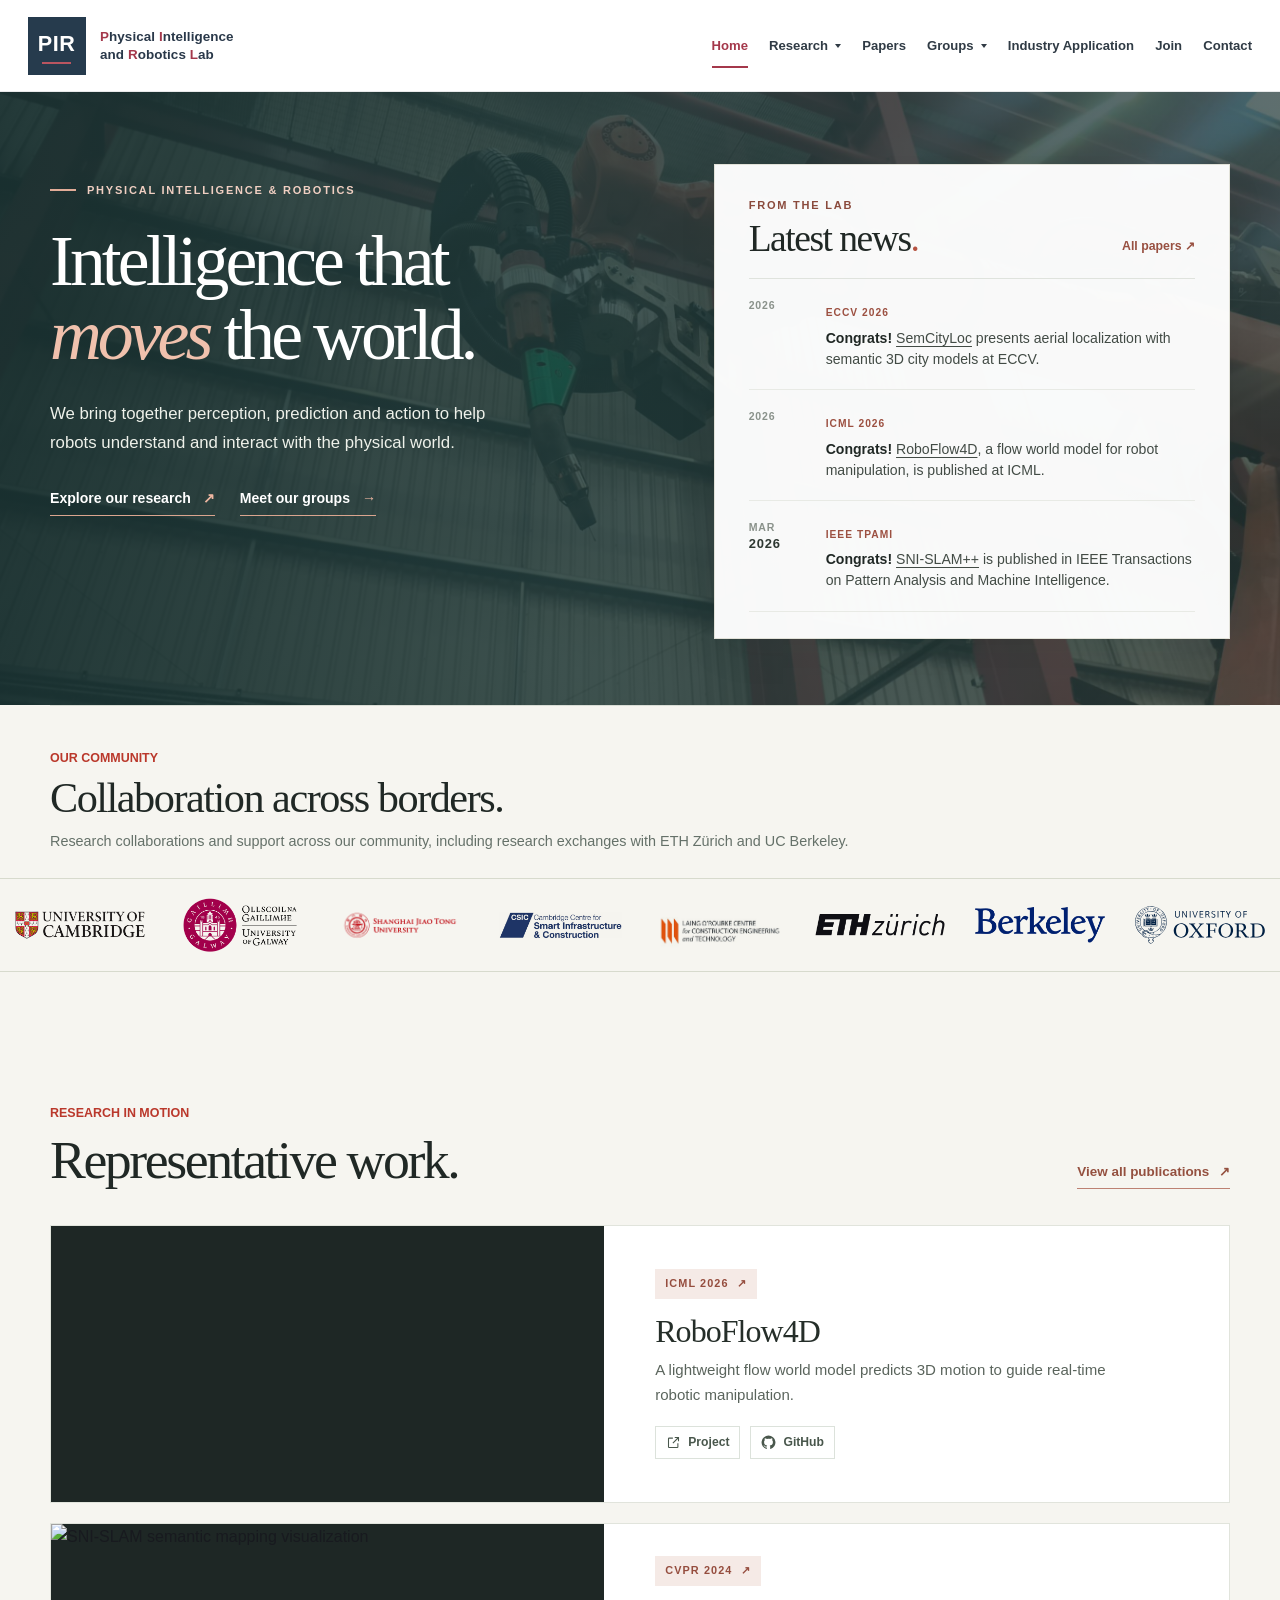
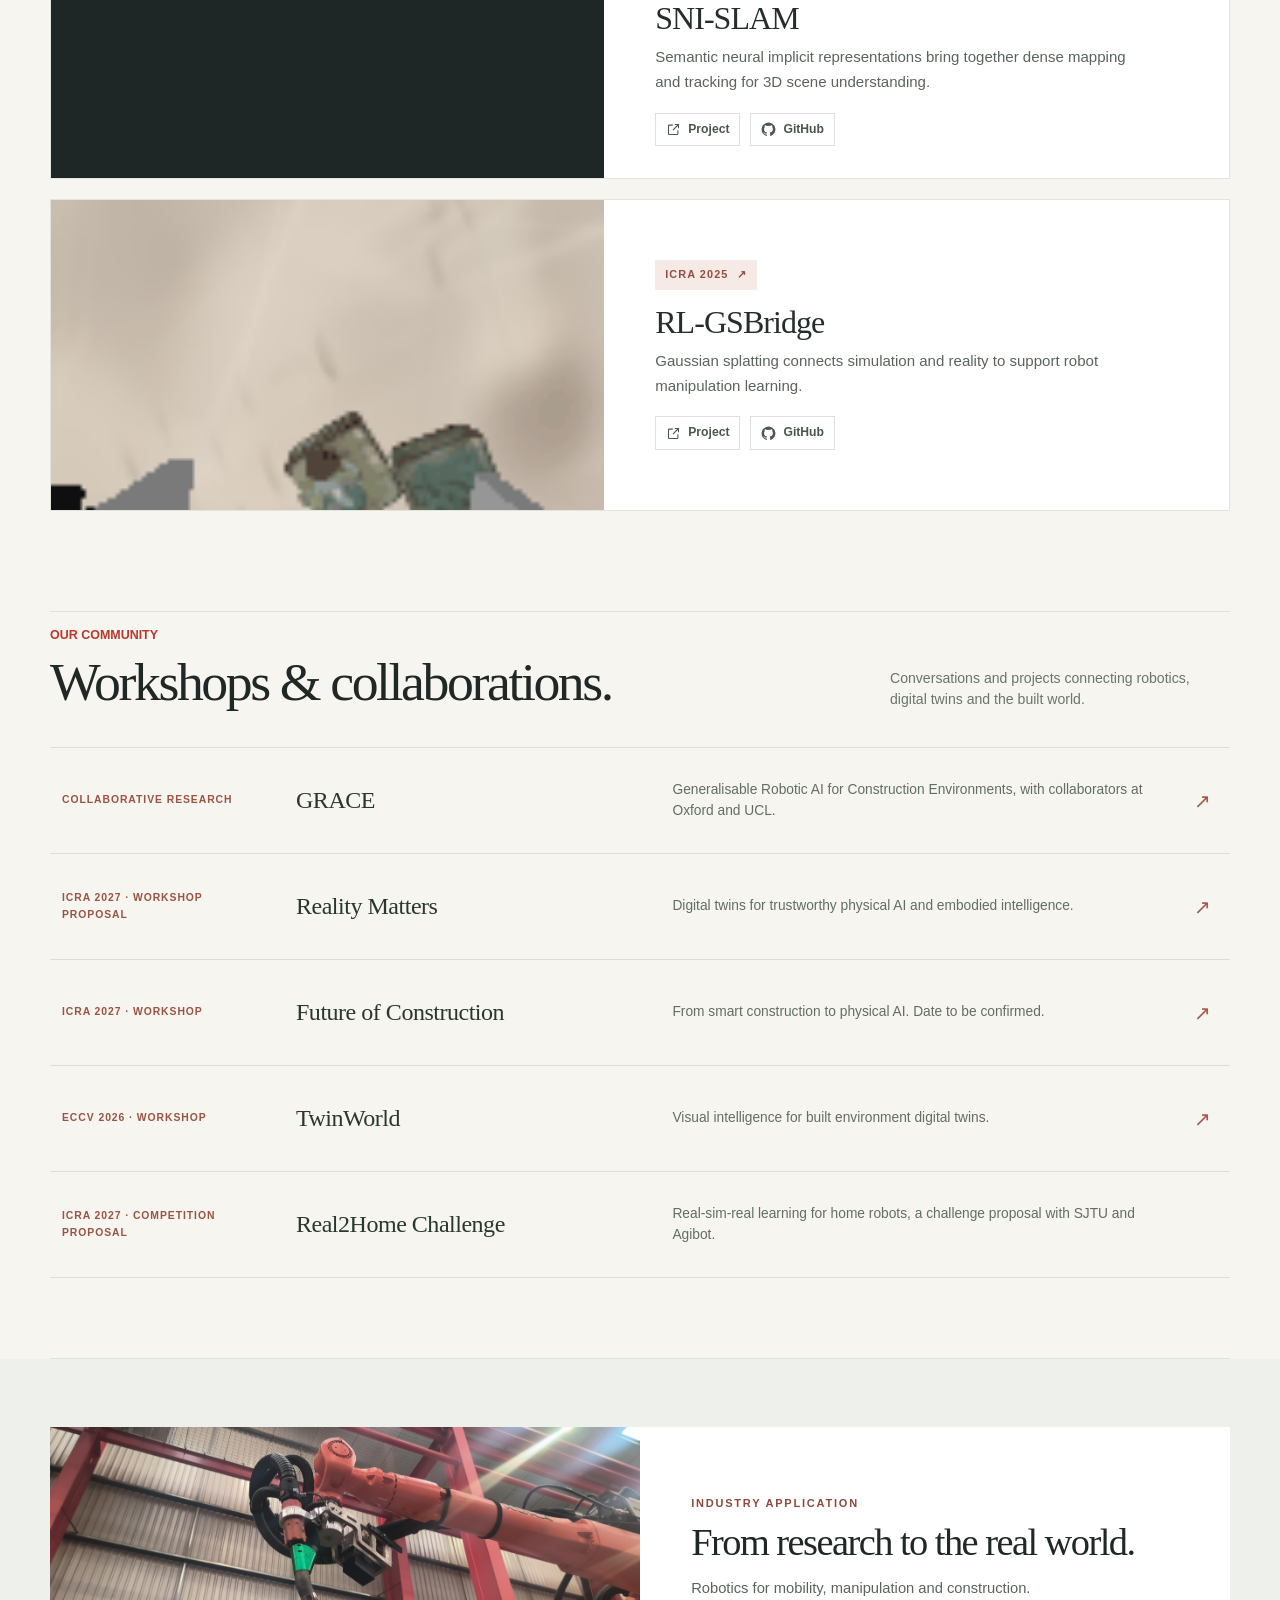
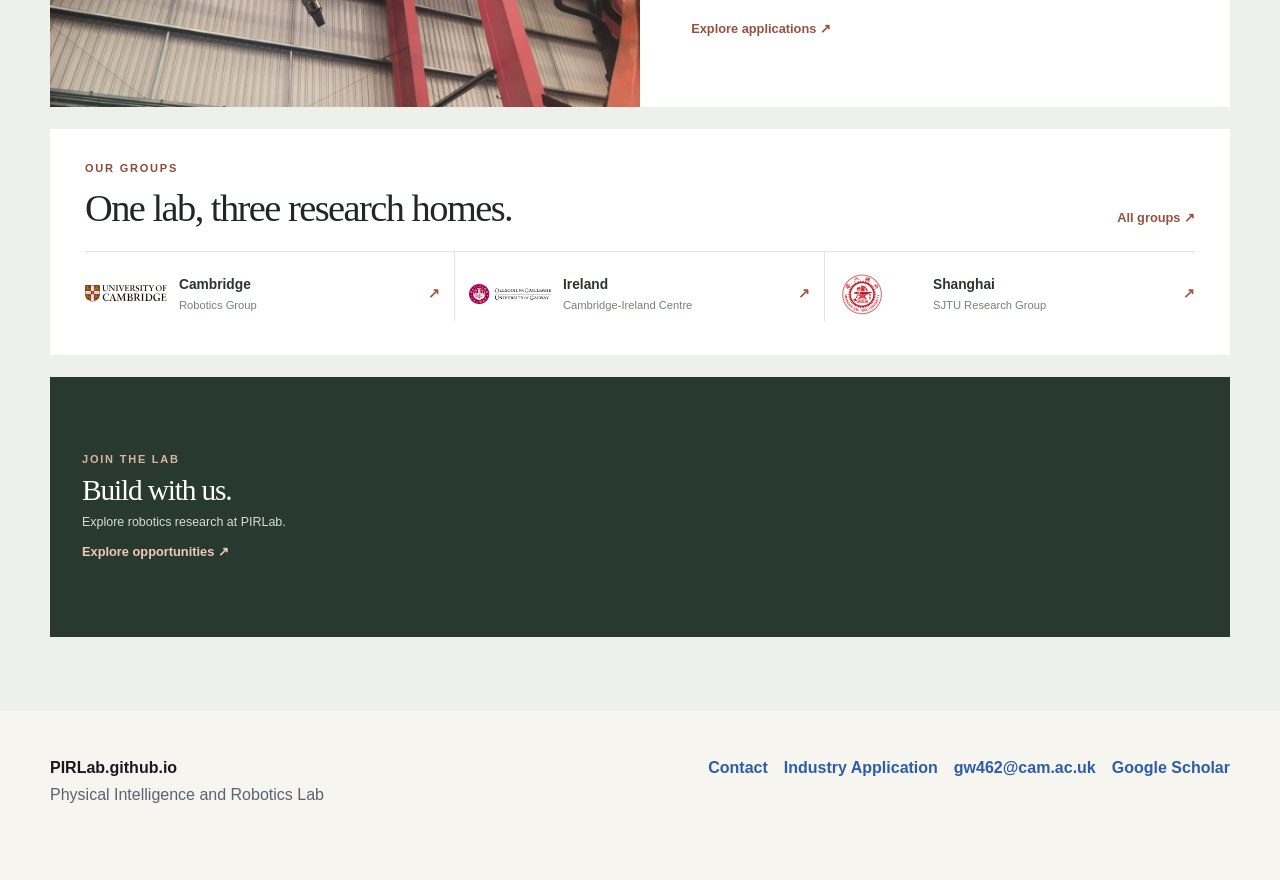
==== index.html @ 803655dc "Verify homepage news and add photo banner" ====
<!doctype html>
<html lang="en">
<head>
  <meta charset="utf-8">
  <meta name="viewport" content="width=device-width, initial-scale=1">
  <title>PIRLab.github.io | Physical Intelligence and Robotics Lab</title>
  <meta name="description" content="Physical Intelligence and Robotics Lab develops 3D/4D robot vision, world-model-based prediction, and physics-based robot action.">
  <meta property="og:title" content="Physical Intelligence and Robotics Lab">
  <meta property="og:site_name" content="PIRLab.github.io">
  <meta property="og:type" content="website">
  <meta property="og:image" content="imgs/I2Pnet.gif">
  <link rel="icon" type="image/jpg" href="imgs/UOC_icon.jpg">
  <link rel="stylesheet" href="site.css?v=427dee5">
  <link rel="stylesheet" href="home.css?v=verified-news-hero-20261103">
  <script src="nav.js" defer></script>
</head>
<body class="home-page">
  <header class="site-header">
    <a class="brand" href="index.html" aria-label="PIRLab home">
      <span class="brand-mark">PIR</span>
      <span class="brand-text"><span class="brand-name"><b>P</b>hysical <b>I</b>ntelligence</span><span class="brand-name">and <b>R</b>obotics <b>L</b>ab</span></span>
    </a>
    <nav class="site-nav" aria-label="Primary navigation">
      <a class="nav-current" href="index.html" aria-current="page">Home</a>
      <details class="nav-dropdown">
        <summary>Research</summary>
        <div class="nav-menu">
          <a href="research/index.html">Overview</a>
          <a href="research/stellar-vla/index.html">Stellar VLA</a>
          <a href="research/roboflow4d/index.html">RoboFlow4D</a>
          <a href="research/hear/index.html">HEAR</a>
        </div>
      </details>
      <a href="papers/index.html">Papers</a>
      <details class="nav-dropdown">
        <summary>Groups</summary>
        <div class="nav-menu">
          <a href="groups/index.html">Overview</a>
          <a href="cambridge/index.html">Cambridge Robotics Group</a>
          <a href="ireland/index.html">Cambridge-Ireland Centre</a>
          <a href="sjtu/index.html">SJTU Research Group</a>
        </div>
      </details>
      <a href="industry/index.html">Industry Application</a>
      <a href="join/index.html">Join</a>
      <a href="contact/index.html">Contact</a>
    </nav>
  </header>

  <main>
    <section class="home-opening" aria-labelledby="home-title">
      <div class="home-opening-banner">
      <div class="home-opening-inner">
        <div class="home-intro">
          <p class="home-kicker"><span></span> PHYSICAL INTELLIGENCE &amp; ROBOTICS</p>
          <h1 id="home-title">Intelligence that <em>moves</em> the world.</h1>
          <p class="home-deck">We bring together perception, prediction and action to help robots understand and interact with the physical world.</p>
          <div class="home-links"><a href="research/index.html">Explore our research <span aria-hidden="true">↗</span></a><a href="groups/index.html">Meet our groups <span aria-hidden="true">→</span></a></div>
        </div>
        <aside class="home-news" aria-labelledby="latest-news-title">
          <div class="news-heading"><div><p class="home-label">FROM THE LAB</p><h2 id="latest-news-title">Latest news<span>.</span></h2></div><a href="papers/index.html">All papers ↗</a></div>
          <ol class="news-list">
            <li><time datetime="2026">2026</time><div><span class="news-tag">ECCV 2026</span><p><strong>Congrats!</strong> <a href="https://arxiv.org/abs/2606.27444">SemCityLoc</a> presents aerial localization with semantic 3D city models at ECCV.</p></div></li>
            <li><time datetime="2026">2026</time><div><span class="news-tag">ICML 2026</span><p><strong>Congrats!</strong> <a href="https://arxiv.org/abs/2605.17522">RoboFlow4D</a>, a flow world model for robot manipulation, is published at ICML.</p></div></li>
            <li><time datetime="2026-03">MAR <b>2026</b></time><div><span class="news-tag">IEEE TPAMI</span><p><strong>Congrats!</strong> <a href="https://doi.org/10.1109/TPAMI.2025.3634528">SNI-SLAM++</a> is published in IEEE Transactions on Pattern Analysis and Machine Intelligence.</p></div></li>
          </ol>
        </aside>
      </div>
      </div>
      <div class="home-partners" aria-labelledby="partners-title">
        <div class="partner-intro"><p class="eyebrow">OUR COMMUNITY</p><h2 id="partners-title">Collaboration across borders.</h2><p>Research collaborations and support across our community, including research exchanges with ETH Zürich and UC Berkeley.</p></div>
<div class="partner-line">
  <div class="partner-window" tabindex="0" aria-label="Automatically scrolling collaborators and funders">
    <div class="partner-track">
      <div class="partner-set"><span class="partner-logo" title="University of Cambridge"><img src="imgs/partners/ppt/cambridge.png" alt="University of Cambridge" loading="lazy"></span>
<span class="partner-logo" title="University of Galway"><img src="imgs/partners/ppt/galway.png" alt="University of Galway" loading="lazy"></span>
<span class="partner-logo" title="Shanghai Jiao Tong University"><img src="imgs/partners/ppt/sjtu.png" alt="Shanghai Jiao Tong University" loading="lazy"></span>
<span class="partner-logo" title="Cambridge Centre for Smart Infrastructure and Construction"><img src="imgs/partners/ppt/csic.png" alt="Cambridge Centre for Smart Infrastructure and Construction" loading="lazy"></span>
<span class="partner-logo" title="Laing O’Rourke Centre"><img src="imgs/partners/ppt/lor-centre.png" alt="Laing O’Rourke Centre" loading="lazy"></span>
<span class="partner-logo" title="ETH Zürich"><img src="imgs/partners/ppt/eth.png" alt="ETH Zürich" loading="lazy"></span>
<span class="partner-logo" title="University of California, Berkeley"><img src="imgs/partners/ppt/berkeley.png" alt="University of California, Berkeley" loading="lazy"></span>
<span class="partner-logo" title="University of Oxford"><img src="imgs/partners/ppt/oxford.svg" alt="University of Oxford" loading="lazy"></span>
<span class="partner-logo" title="Technical University of Munich"><img src="imgs/partners/ppt/tum.png" alt="Technical University of Munich" loading="lazy"></span>
<span class="partner-logo" title="University College London"><img src="imgs/partners/ppt/ucl.png" alt="University College London" loading="lazy"></span>
<span class="partner-logo" title="University of Technology Nuremberg"><img src="imgs/partners/ppt/utn.png" alt="University of Technology Nuremberg" loading="lazy"></span>
<span class="partner-logo" title="University of Warwick"><img src="imgs/partners/ppt/warwick.png" alt="University of Warwick" loading="lazy"></span>
<span class="partner-logo" title="The Hong Kong Polytechnic University"><img src="imgs/partners/ppt/polyu.png" alt="The Hong Kong Polytechnic University" loading="lazy"></span>
<span class="partner-logo" title="Harvard University"><img src="imgs/partners/ppt/harvard.png" alt="Harvard University" loading="lazy"></span>
<span class="partner-logo" title="Massachusetts Institute of Technology"><img src="imgs/partners/ppt/mit.png" alt="Massachusetts Institute of Technology" loading="lazy"></span>
<span class="partner-logo" title="Google DeepMind"><img src="imgs/partners/ppt/deepmind.png" alt="Google DeepMind" loading="lazy"></span>
<span class="partner-logo" title="Microsoft"><img src="imgs/partners/ppt/microsoft.png" alt="Microsoft" loading="lazy"></span>
<span class="partner-logo" title="Engineering and Physical Sciences Research Council"><img src="imgs/partners/ppt/epsrc.png" alt="Engineering and Physical Sciences Research Council" loading="lazy"></span>
<span class="partner-logo" title="Horizon 2020"><img src="imgs/partners/ppt/horizon.png" alt="Horizon 2020" loading="lazy"></span>
<span class="partner-logo" title="National Natural Science Foundation of China"><img src="imgs/partners/ppt/nsfc.png" alt="National Natural Science Foundation of China" loading="lazy"></span>
<span class="partner-logo" title="Construct Innovate"><img src="imgs/partners/ppt/construct-innovate.png" alt="Construct Innovate" loading="lazy"></span>
<span class="partner-logo" title="Zenseact"><img src="imgs/partners/ppt/zenseact.png" alt="Zenseact" loading="lazy"></span>
<span class="partner-logo" title="Ward and Burke"><img src="imgs/partners/ppt/ward-burke.svg" alt="Ward and Burke" loading="lazy"></span>
<span class="partner-logo" title="Laing O’Rourke"><img src="imgs/partners/ppt/laing-orourke.png" alt="Laing O’Rourke" loading="lazy"></span>
<span class="partner-logo" title="InfraMind"><img src="imgs/partners/ppt/inframind.png" alt="InfraMind" loading="lazy"></span>
<span class="partner-logo" title="NVIDIA"><img src="imgs/partners/ppt/nvidia.jpeg" alt="NVIDIA" loading="lazy"></span>
<span class="partner-logo" title="COWA Robot"><img src="imgs/partners/ppt/cowa.png" alt="COWA Robot" loading="lazy"></span>
<span class="partner-logo" title="Huawei"><img src="imgs/partners/ppt/huawei.png" alt="Huawei" loading="lazy"></span>
<span class="partner-logo" title="Trimble"><img src="imgs/partners/ppt/trimble.png" alt="Trimble" loading="lazy"></span>
<span class="partner-logo" title="NIO"><img src="imgs/partners/ppt/nio.png" alt="NIO" loading="lazy"></span>
<span class="partner-logo" title="Agibot"><img src="imgs/partners/ppt/agibot.png" alt="Agibot" loading="lazy"></span></div>
      <div class="partner-set" aria-hidden="true"><span class="partner-logo" title="University of Cambridge"><img src="imgs/partners/ppt/cambridge.png" alt="University of Cambridge" loading="lazy"></span>
<span class="partner-logo" title="University of Galway"><img src="imgs/partners/ppt/galway.png" alt="University of Galway" loading="lazy"></span>
<span class="partner-logo" title="Shanghai Jiao Tong University"><img src="imgs/partners/ppt/sjtu.png" alt="Shanghai Jiao Tong University" loading="lazy"></span>
<span class="partner-logo" title="Cambridge Centre for Smart Infrastructure and Construction"><img src="imgs/partners/ppt/csic.png" alt="Cambridge Centre for Smart Infrastructure and Construction" loading="lazy"></span>
<span class="partner-logo" title="Laing O’Rourke Centre"><img src="imgs/partners/ppt/lor-centre.png" alt="Laing O’Rourke Centre" loading="lazy"></span>
<span class="partner-logo" title="ETH Zürich"><img src="imgs/partners/ppt/eth.png" alt="ETH Zürich" loading="lazy"></span>
<span class="partner-logo" title="University of California, Berkeley"><img src="imgs/partners/ppt/berkeley.png" alt="University of California, Berkeley" loading="lazy"></span>
<span class="partner-logo" title="University of Oxford"><img src="imgs/partners/ppt/oxford.svg" alt="University of Oxford" loading="lazy"></span>
<span class="partner-logo" title="Technical University of Munich"><img src="imgs/partners/ppt/tum.png" alt="Technical University of Munich" loading="lazy"></span>
<span class="partner-logo" title="University College London"><img src="imgs/partners/ppt/ucl.png" alt="University College London" loading="lazy"></span>
<span class="partner-logo" title="University of Technology Nuremberg"><img src="imgs/partners/ppt/utn.png" alt="University of Technology Nuremberg" loading="lazy"></span>
<span class="partner-logo" title="University of Warwick"><img src="imgs/partners/ppt/warwick.png" alt="University of Warwick" loading="lazy"></span>
<span class="partner-logo" title="The Hong Kong Polytechnic University"><img src="imgs/partners/ppt/polyu.png" alt="The Hong Kong Polytechnic University" loading="lazy"></span>
<span class="partner-logo" title="Harvard University"><img src="imgs/partners/ppt/harvard.png" alt="Harvard University" loading="lazy"></span>
<span class="partner-logo" title="Massachusetts Institute of Technology"><img src="imgs/partners/ppt/mit.png" alt="Massachusetts Institute of Technology" loading="lazy"></span>
<span class="partner-logo" title="Google DeepMind"><img src="imgs/partners/ppt/deepmind.png" alt="Google DeepMind" loading="lazy"></span>
<span class="partner-logo" title="Microsoft"><img src="imgs/partners/ppt/microsoft.png" alt="Microsoft" loading="lazy"></span>
<span class="partner-logo" title="Engineering and Physical Sciences Research Council"><img src="imgs/partners/ppt/epsrc.png" alt="Engineering and Physical Sciences Research Council" loading="lazy"></span>
<span class="partner-logo" title="Horizon 2020"><img src="imgs/partners/ppt/horizon.png" alt="Horizon 2020" loading="lazy"></span>
<span class="partner-logo" title="National Natural Science Foundation of China"><img src="imgs/partners/ppt/nsfc.png" alt="National Natural Science Foundation of China" loading="lazy"></span>
<span class="partner-logo" title="Construct Innovate"><img src="imgs/partners/ppt/construct-innovate.png" alt="Construct Innovate" loading="lazy"></span>
<span class="partner-logo" title="Zenseact"><img src="imgs/partners/ppt/zenseact.png" alt="Zenseact" loading="lazy"></span>
<span class="partner-logo" title="Ward and Burke"><img src="imgs/partners/ppt/ward-burke.svg" alt="Ward and Burke" loading="lazy"></span>
<span class="partner-logo" title="Laing O’Rourke"><img src="imgs/partners/ppt/laing-orourke.png" alt="Laing O’Rourke" loading="lazy"></span>
<span class="partner-logo" title="InfraMind"><img src="imgs/partners/ppt/inframind.png" alt="InfraMind" loading="lazy"></span>
<span class="partner-logo" title="NVIDIA"><img src="imgs/partners/ppt/nvidia.jpeg" alt="NVIDIA" loading="lazy"></span>
<span class="partner-logo" title="COWA Robot"><img src="imgs/partners/ppt/cowa.png" alt="COWA Robot" loading="lazy"></span>
<span class="partner-logo" title="Huawei"><img src="imgs/partners/ppt/huawei.png" alt="Huawei" loading="lazy"></span>
<span class="partner-logo" title="Trimble"><img src="imgs/partners/ppt/trimble.png" alt="Trimble" loading="lazy"></span>
<span class="partner-logo" title="NIO"><img src="imgs/partners/ppt/nio.png" alt="NIO" loading="lazy"></span>
<span class="partner-logo" title="Agibot"><img src="imgs/partners/ppt/agibot.png" alt="Agibot" loading="lazy"></span></div>
    </div>
  </div>
</div>
      </div>
    </section>

    <section class="section featured-research" aria-labelledby="featured-research-title">
      <div class="featured-heading">
        <div><p class="eyebrow">Research in motion</p><h2 id="featured-research-title">Representative work.</h2></div>
        <a class="featured-all" href="papers/index.html">View all publications <span aria-hidden="true">↗</span></a>
      </div>
      <div class="featured-list">
        <article class="featured-paper">
          <div class="featured-media"><video src="imgs/research-projects/roboflow4d-cup.mp4" autoplay muted loop playsinline preload="metadata" aria-label="RoboFlow4D robot placing one cup inside another"></video></div>
          <div class="featured-copy">
            <a class="featured-venue" href="https://arxiv.org/abs/2605.17522">ICML 2026 <span aria-hidden="true">↗</span></a>
            <h3><a href="https://arxiv.org/abs/2605.17522">RoboFlow4D</a></h3>
            <p>A lightweight flow world model predicts 3D motion to guide real-time robotic manipulation.</p>
            <div class="featured-resources"><a href="https://simonlinsx.github.io/RoboFlow4D_Page/" aria-label="RoboFlow4D project details"><svg viewBox="0 0 24 24" fill="none" stroke="currentColor" stroke-width="1.7" aria-hidden="true"><path d="M14 4h6v6M20 4l-9 9"/><path d="M19 13v6a1 1 0 0 1-1 1H5a1 1 0 0 1-1-1V6a1 1 0 0 1 1-1h6"/></svg><span>Project</span></a><a href="https://github.com/Simonlinsx/RoboFlow4D" aria-label="RoboFlow4D GitHub repository"><svg viewBox="0 0 24 24" fill="currentColor" aria-hidden="true"><path d="M12 .9a11.1 11.1 0 0 0-3.51 21.63c.55.1.76-.24.76-.54v-2.12c-3.1.67-3.76-1.31-3.76-1.31-.51-1.29-1.25-1.63-1.25-1.63-1.01-.69.08-.68.08-.68 1.12.08 1.7 1.15 1.7 1.15.99 1.7 2.6 1.21 3.24.93.1-.72.39-1.21.71-1.49-2.47-.28-5.07-1.24-5.07-5.5 0-1.22.44-2.22 1.15-3-.11-.28-.5-1.42.11-2.96 0 0 .94-.3 3.05 1.15A10.6 10.6 0 0 1 12 6.16c.94 0 1.88.13 2.76.37 2.11-1.45 3.05-1.15 3.05-1.15.61 1.54.22 2.68.11 2.96.72.78 1.15 1.78 1.15 3.01 0 4.28-2.61 5.21-5.09 5.49.4.35.75 1.02.75 2.06V22c0 .3.2.65.76.54A11.1 11.1 0 0 0 12 .9Z"/></svg><span>GitHub</span></a></div>
          </div>
        </article>
        <article class="featured-paper">
          <div class="featured-media"><img src="imgs/sem_mapping.gif" alt="SNI-SLAM semantic mapping visualization" loading="lazy"></div>
          <div class="featured-copy">
            <a class="featured-venue" href="https://arxiv.org/abs/2311.11016">CVPR 2024 <span aria-hidden="true">↗</span></a>
            <h3><a href="https://arxiv.org/abs/2311.11016">SNI-SLAM</a></h3>
            <p>Semantic neural implicit representations bring together dense mapping and tracking for 3D scene understanding.</p>
            <div class="featured-resources"><a href="research/index.html#sni-slam" aria-label="SNI-SLAM project details"><svg viewBox="0 0 24 24" fill="none" stroke="currentColor" stroke-width="1.7" aria-hidden="true"><path d="M14 4h6v6M20 4l-9 9"/><path d="M19 13v6a1 1 0 0 1-1 1H5a1 1 0 0 1-1-1V6a1 1 0 0 1 1-1h6"/></svg><span>Project</span></a><a href="https://github.com/IRMVLab/SNI-SLAM" aria-label="SNI-SLAM GitHub repository"><svg viewBox="0 0 24 24" fill="currentColor" aria-hidden="true"><path d="M12 .9a11.1 11.1 0 0 0-3.51 21.63c.55.1.76-.24.76-.54v-2.12c-3.1.67-3.76-1.31-3.76-1.31-.51-1.29-1.25-1.63-1.25-1.63-1.01-.69.08-.68.08-.68 1.12.08 1.7 1.15 1.7 1.15.99 1.7 2.6 1.21 3.24.93.1-.72.39-1.21.71-1.49-2.47-.28-5.07-1.24-5.07-5.5 0-1.22.44-2.22 1.15-3-.11-.28-.5-1.42.11-2.96 0 0 .94-.3 3.05 1.15A10.6 10.6 0 0 1 12 6.16c.94 0 1.88.13 2.76.37 2.11-1.45 3.05-1.15 3.05-1.15.61 1.54.22 2.68.11 2.96.72.78 1.15 1.78 1.15 3.01 0 4.28-2.61 5.21-5.09 5.49.4.35.75 1.02.75 2.06V22c0 .3.2.65.76.54A11.1 11.1 0 0 0 12 .9Z"/></svg><span>GitHub</span></a></div>
          </div>
        </article>
        <article class="featured-paper">
          <div class="featured-media"><img src="imgs/GSRL.gif" alt="RL-GSBridge robot manipulation demonstration" loading="lazy"></div>
          <div class="featured-copy">
            <a class="featured-venue" href="https://arxiv.org/abs/2409.20291">ICRA 2025 <span aria-hidden="true">↗</span></a>
            <h3><a href="https://arxiv.org/abs/2409.20291">RL-GSBridge</a></h3>
            <p>Gaussian splatting connects simulation and reality to support robot manipulation learning.</p>
            <div class="featured-resources"><a href="research/index.html#rl-gsbridge" aria-label="RL-GSBridge project details"><svg viewBox="0 0 24 24" fill="none" stroke="currentColor" stroke-width="1.7" aria-hidden="true"><path d="M14 4h6v6M20 4l-9 9"/><path d="M19 13v6a1 1 0 0 1-1 1H5a1 1 0 0 1-1-1V6a1 1 0 0 1 1-1h6"/></svg><span>Project</span></a><a href="https://github.com/IRMV-Manipulation-Group/RL-GSBridge" aria-label="RL-GSBridge GitHub repository"><svg viewBox="0 0 24 24" fill="currentColor" aria-hidden="true"><path d="M12 .9a11.1 11.1 0 0 0-3.51 21.63c.55.1.76-.24.76-.54v-2.12c-3.1.67-3.76-1.31-3.76-1.31-.51-1.29-1.25-1.63-1.25-1.63-1.01-.69.08-.68.08-.68 1.12.08 1.7 1.15 1.7 1.15.99 1.7 2.6 1.21 3.24.93.1-.72.39-1.21.71-1.49-2.47-.28-5.07-1.24-5.07-5.5 0-1.22.44-2.22 1.15-3-.11-.28-.5-1.42.11-2.96 0 0 .94-.3 3.05 1.15A10.6 10.6 0 0 1 12 6.16c.94 0 1.88.13 2.76.37 2.11-1.45 3.05-1.15 3.05-1.15.61 1.54.22 2.68.11 2.96.72.78 1.15 1.78 1.15 3.01 0 4.28-2.61 5.21-5.09 5.49.4.35.75 1.02.75 2.06V22c0 .3.2.65.76.54A11.1 11.1 0 0 0 12 .9Z"/></svg><span>GitHub</span></a></div>
          </div>
        </article>
      </div>
    </section>

    <section class="section community-events" aria-labelledby="community-events-title">
      <div class="featured-heading"><div><p class="eyebrow">OUR COMMUNITY</p><h2 id="community-events-title">Workshops &amp; collaborations.</h2></div><span class="events-intro">Conversations and projects connecting robotics, digital twins and the built world.</span></div>
      <div class="community-list">
        <a class="community-item community-grace" href="https://grace-grant.github.io/"><span class="community-meta">COLLABORATIVE RESEARCH</span><h3>GRACE</h3><p>Generalisable Robotic AI for Construction Environments, with collaborators at Oxford and UCL.</p><span class="community-arrow" aria-hidden="true">↗</span></a>
        <a class="community-item" href="https://rm-workshop.github.io/"><span class="community-meta">ICRA 2027 · WORKSHOP PROPOSAL</span><h3>Reality Matters</h3><p>Digital twins for trustworthy physical AI and embodied intelligence.</p><span class="community-arrow" aria-hidden="true">↗</span></a>
        <a class="community-item" href="https://construction-robots.github.io/"><span class="community-meta">ICRA 2027 · WORKSHOP</span><h3>Future of Construction</h3><p>From smart construction to physical AI. Date to be confirmed.</p><span class="community-arrow" aria-hidden="true">↗</span></a>
        <a class="community-item" href="https://twin-world.github.io/"><span class="community-meta">ECCV 2026 · WORKSHOP</span><h3>TwinWorld</h3><p>Visual intelligence for built environment digital twins.</p><span class="community-arrow" aria-hidden="true">↗</span></a>
        <article class="community-item"><span class="community-meta">ICRA 2027 · COMPETITION PROPOSAL</span><h3>Real2Home Challenge</h3><p>Real-sim-real learning for home robots, a challenge proposal with SJTU and Agibot.</p></article>
      </div>
    </section>

    <section class="home-explore" aria-label="Explore PIRLab">
      <div class="home-explore-inner">
        <article class="explore-industry">
          <div class="explore-image"><img src="imgs/industry.jpg" alt="Industrial robotic arm in a workshop" loading="lazy"></div>
          <div class="explore-copy"><p class="home-label">INDUSTRY APPLICATION</p><h2>From research to the real world.</h2><p>Robotics for mobility, manipulation and construction.</p><a href="industry/index.html">Explore applications <span aria-hidden="true">↗</span></a></div>
        </article>
        <section class="explore-groups" aria-labelledby="explore-groups-title">
          <div class="explore-group-heading"><div><p class="home-label">OUR GROUPS</p><h2 id="explore-groups-title">One lab, three research homes.</h2></div><a href="groups/index.html">All groups ↗</a></div>
          <div class="explore-group-list">
            <a href="cambridge/index.html"><img src="imgs/partners/cambridge.svg" alt=""><span><strong>Cambridge</strong><small>Robotics Group</small></span><b aria-hidden="true">↗</b></a>
            <a href="ireland/index.html"><img src="imgs/partners/galway.png" alt=""><span><strong>Ireland</strong><small>Cambridge-Ireland Centre</small></span><b aria-hidden="true">↗</b></a>
            <a href="sjtu/index.html"><img class="explore-sjtu" src="imgs/sjtu_icon.png" alt=""><span><strong>Shanghai</strong><small>SJTU Research Group</small></span><b aria-hidden="true">↗</b></a>
          </div>
        </section>
        <article class="explore-join">
          <div class="explore-join-copy"><p class="home-label">JOIN THE LAB</p><h2>Build with us.</h2><p>Explore robotics research at PIRLab.</p><a href="join/index.html">Explore opportunities <span aria-hidden="true">↗</span></a></div>
          <video src="imgs/research-projects/stellar-pick-stick.mp4" autoplay muted loop playsinline preload="metadata" aria-label="Robot arm manipulating an object"></video>
        </article>
      </div>
    </section>

  </main>

  <footer class="site-footer">
    <div>
      <p class="footer-brand">PIRLab.github.io</p>
      <p>Physical Intelligence and Robotics Lab</p>
    </div>
    <div class="footer-links">
      <a href="contact/index.html">Contact</a>
      <a href="industry/index.html">Industry Application</a>
      <a href="mailto:gw462@cam.ac.uk">gw462@cam.ac.uk</a>
      <a href="https://scholar.google.com.hk/citations?user=GGHfHSIAAAAJ&hl=en">Google Scholar</a>
    </div>
  </footer>
</body>
</html>
---- site.css ----
@font-face {
  font-family: "Metropolis PIR";
  src: url("fonts/Metropolis-ExtraLight.otf") format("opentype");
  font-weight: 300;
  font-style: normal;
  font-display: swap;
}

:root {
  --ink: #181a1f;
  --muted: #5c636d;
  --paper: #f7f8f7;
  --surface: #ffffff;
  --line: #dde2e1;
  --red: #ba382b;
  --teal: #007c89;
  --green: #3f6b43;
  --blue: #2d5ca8;
  --shadow: 0 18px 45px rgba(16, 24, 32, 0.12);
}

* {
  box-sizing: border-box;
}

html {
  scroll-behavior: smooth;
}

body {
  margin: 0;
  background: var(--paper);
  color: var(--ink);
  font-family: "Inter", "Segoe UI", Arial, sans-serif;
  font-size: 16px;
  line-height: 1.6;
}

img {
  display: block;
  max-width: 100%;
}

a {
  color: inherit;
  text-decoration: none;
}

a:hover,
a:focus-visible {
  color: var(--red);
}

.site-header {
  position: sticky;
  top: 0;
  z-index: 10;
  display: flex;
  align-items: center;
  justify-content: space-between;
  gap: 24px;
  min-height: 72px;
  padding: 14px max(24px, calc((100vw - 1180px) / 2));
  border-bottom: 1px solid rgba(221, 226, 225, 0.82);
  background: rgba(247, 248, 247, 0.94);
  backdrop-filter: blur(12px);
}

.brand {
  display: inline-flex;
  align-items: center;
  gap: 12px;
  min-width: 0;
  font-weight: 700;
}

.brand-mark {
  display: inline-grid;
  place-items: center;
  width: 46px;
  height: 38px;
  border: 1px solid var(--ink);
  border-radius: 6px;
  background: var(--ink);
  color: #fff;
  font-size: 0.84rem;
  letter-spacing: 0;
}

.brand-text {
  max-width: 300px;
  overflow: hidden;
  color: var(--ink);
  font-size: 0.94rem;
  line-height: 1.2;
  text-overflow: ellipsis;
  white-space: nowrap;
}

.site-nav {
  display: flex;
  align-items: center;
  justify-content: flex-end;
  gap: 22px;
  color: var(--muted);
  font-size: 0.92rem;
  font-weight: 600;
}

.site-nav > a,
.nav-dropdown summary {
  display: inline-flex;
  align-items: center;
  min-height: 34px;
}

.nav-dropdown {
  position: relative;
}

.nav-dropdown summary {
  gap: 6px;
  cursor: pointer;
  list-style: none;
}

.nav-dropdown summary::-webkit-details-marker {
  display: none;
}

.nav-dropdown summary:hover,
.nav-dropdown summary:focus-visible {
  color: var(--red);
}

.nav-dropdown summary::after {
  width: 0;
  height: 0;
  border-top: 5px solid currentColor;
  border-right: 4px solid transparent;
  border-left: 4px solid transparent;
  content: "";
}

.nav-menu {
  position: absolute;
  top: calc(100% + 8px);
  right: 0;
  display: grid;
  min-width: 230px;
  padding: 8px;
  border: 1px solid var(--line);
  border-radius: 8px;
  background: var(--surface);
  box-shadow: var(--shadow);
}

.nav-menu a {
  padding: 8px 10px;
  border-radius: 6px;
  color: var(--ink);
  white-space: nowrap;
}

.nav-menu a:hover,
.nav-menu a:focus-visible {
  background: rgba(186, 56, 43, 0.08);
  color: var(--red);
}

.nav-dropdown:not([open]) .nav-menu {
  display: none;
}

.hero,
.page-hero {
  position: relative;
  display: flex;
  align-items: flex-end;
  min-height: 72svh;
  padding: 112px max(24px, calc((100vw - 1180px) / 2)) 72px;
  overflow: hidden;
  color: #fff;
  background-color: #dfe7e7;
  background-image: url("imgs/nerf_in_robotics.png");
  background-position: center;
  background-size: cover;
}

.hero::before,
.page-hero::before {
  position: absolute;
  inset: 0;
  z-index: 1;
  background: linear-gradient(90deg, rgba(9, 13, 19, 0.86) 0%, rgba(9, 13, 19, 0.56) 46%, rgba(9, 13, 19, 0.12) 100%);
  content: "";
}

.hero-media {
  position: absolute;
  inset: 0;
  width: 100%;
  height: 100%;
  object-fit: cover;
}

.page-hero {
  min-height: 54svh;
}

.join-hero {
  min-height: 38svh;
  padding-bottom: 44px;
  background-position: center 72%;
}

.hero-content,
.page-hero-content {
  position: relative;
  z-index: 2;
  width: min(860px, 100%);
}

.eyebrow {
  margin: 0 0 14px;
  color: var(--red);
  font-size: 0.78rem;
  font-weight: 800;
  letter-spacing: 0;
  line-height: 1.2;
  text-transform: uppercase;
}

.hero .eyebrow,
.page-hero .eyebrow {
  color: #ffcfbd;
}

h1,
h2,
h3,
p {
  margin-top: 0;
}

h1 {
  max-width: 940px;
  margin-bottom: 24px;
  font-family: "Metropolis PIR", "Segoe UI", Arial, sans-serif;
  font-size: 6.1rem;
  font-weight: 300;
  letter-spacing: 0;
  line-height: 0.96;
}

h2 {
  margin-bottom: 0;
  font-size: 2.35rem;
  font-weight: 760;
  letter-spacing: 0;
  line-height: 1.08;
}

h3 {
  margin-bottom: 10px;
  font-size: 1.25rem;
  line-height: 1.2;
}

.hero-copy {
  max-width: 690px;
  margin-bottom: 30px;
  color: rgba(255, 255, 255, 0.9);
  font-size: 1.2rem;
  line-height: 1.55;
}

.hero-actions,
.link-row {
  display: flex;
  flex-wrap: wrap;
  align-items: center;
  gap: 10px;
}

.section-actions {
  margin-top: 24px;
}

.button {
  display: inline-flex;
  align-items: center;
  justify-content: center;
  min-height: 42px;
  padding: 10px 16px;
  border: 1px solid transparent;
  border-radius: 6px;
  font-size: 0.94rem;
  font-weight: 750;
  line-height: 1.1;
}

.button.light {
  background: #fff;
  color: var(--ink);
}

.button.dark {
  background: var(--ink);
  color: #fff;
}

.button.outline-light {
  border-color: rgba(255, 255, 255, 0.72);
  color: #fff;
}

.button:hover,
.button:focus-visible {
  border-color: var(--red);
  color: var(--red);
}

.section {
  width: min(1180px, calc(100% - 48px));
  margin: 0 auto;
  padding: 82px 0;
  border-bottom: 1px solid var(--line);
}

.section.intro,
.section.split {
  display: grid;
  grid-template-columns: minmax(260px, 0.85fr) minmax(0, 1.35fr);
  gap: 56px;
  align-items: start;
}

.section-header {
  max-width: 760px;
}

.section-header.wide {
  max-width: 960px;
  margin-bottom: 34px;
}

.overview-copy {
  display: grid;
  grid-template-columns: repeat(2, minmax(0, 1fr));
  gap: 34px;
  max-width: 1040px;
  margin-bottom: 30px;
  color: var(--muted);
}

.direction-flow {
  display: grid;
  grid-template-columns: repeat(3, minmax(0, 1fr));
  gap: 28px;
}

.direction-card {
  position: relative;
  display: block;
  min-height: 245px;
  padding: 26px;
  border: 1px solid var(--line);
  border-radius: 8px;
  background: var(--surface);
  box-shadow: 0 1px 0 rgba(16, 24, 32, 0.03);
}

.direction-card:not(:last-child)::after {
  position: absolute;
  top: 50%;
  right: -24px;
  z-index: 2;
  display: grid;
  width: 20px;
  height: 20px;
  place-items: center;
  border: 1px solid var(--line);
  border-radius: 50%;
  background: var(--paper);
  color: var(--green);
  content: "\2192";
  font-size: 0.82rem;
  font-weight: 900;
  line-height: 1;
  transform: translateY(-50%);
}

.direction-card:hover,
.direction-card:focus-visible {
  border-color: var(--red);
  box-shadow: var(--shadow);
  color: inherit;
}

.direction-card p {
  color: var(--muted);
}

.direction-card p:last-child {
  margin-bottom: 0;
}

.intro-copy {
  columns: 2;
  column-gap: 42px;
  color: var(--muted);
  font-size: 1.02rem;
}

.intro-copy p {
  break-inside: avoid;
}

.research-grid,
.group-grid,
.metrics-grid {
  display: grid;
  grid-template-columns: repeat(3, minmax(0, 1fr));
  gap: 18px;
}

.content-grid {
  display: grid;
  grid-template-columns: repeat(2, minmax(0, 1fr));
  gap: 18px;
}

.research-card,
.group-card,
.metric,
.callout {
  border: 1px solid var(--line);
  border-radius: 8px;
  background: var(--surface);
  box-shadow: 0 1px 0 rgba(16, 24, 32, 0.03);
}

.research-card {
  overflow: hidden;
}

.research-card img,
.research-card video {
  width: 100%;
  height: 210px;
  object-fit: cover;
  background: #dfe7e7;
}

.research-card video {
  display: block;
}

.research-card div {
  padding: 24px;
}

.research-card p,
.group-card p,
.paper p,
.callout p,
.leader p,
.metric p {
  color: var(--muted);
}

.research-card a,
.link-row a,
.footer-links a {
  color: var(--blue);
  font-weight: 750;
}

.topic-index,
.group-card span,
.paper-area {
  display: block;
  margin-bottom: 10px;
  color: var(--teal);
  font-size: 0.78rem;
  font-weight: 820;
  letter-spacing: 0;
  text-transform: uppercase;
}

.leader {
  display: grid;
  grid-template-columns: 190px minmax(0, 1fr);
  gap: 28px;
  align-items: start;
}

.leader img {
  width: 190px;
  aspect-ratio: 1;
  border-radius: 8px;
  object-fit: cover;
  box-shadow: var(--shadow);
}

.paper-list {
  display: grid;
  gap: 16px;
  margin-top: 18px;
}

.paper-list + .paper-list {
  margin-top: 32px;
}

.paper {
  display: grid;
  grid-template-columns: 210px minmax(0, 1fr);
  gap: 26px;
  align-items: center;
  padding: 18px 0;
  border-top: 1px solid var(--line);
}

.paper img {
  width: 210px;
  aspect-ratio: 4 / 3;
  border-radius: 8px;
  object-fit: cover;
  background: #e6eceb;
}

.paper h3 {
  margin-bottom: 8px;
  font-size: 1.16rem;
}

.paper p {
  margin-bottom: 10px;
}

.selected-work-grid,
.case-grid,
.member-grid {
  display: grid;
  grid-template-columns: repeat(3, minmax(0, 1fr));
  gap: 18px;
}

.selected-work-grid {
  grid-template-columns: repeat(2, minmax(0, 1fr));
}

.selected-work-grid.three {
  grid-template-columns: repeat(3, minmax(0, 1fr));
}

.project-media-grid {
  display: grid;
  grid-template-columns: repeat(3, minmax(0, 1fr));
  gap: 18px;
}

.project-media-grid.four {
  grid-template-columns: repeat(4, minmax(0, 1fr));
}

.selected-work-card,
.case-card,
.member-card {
  overflow: hidden;
  border: 1px solid var(--line);
  border-radius: 8px;
  background: var(--surface);
}

.selected-work-card img,
.selected-work-card video {
  width: 100%;
  aspect-ratio: 16 / 9;
  object-fit: cover;
  background: #dfe7e7;
}

.selected-work-card video {
  display: block;
}

.selected-work-copy,
.case-card,
.member-card {
  padding: 22px;
}

.people-grid,
.alumni-grid {
  display: grid;
  grid-template-columns: repeat(3, minmax(0, 1fr));
  gap: 18px;
}

.people-grid + .section-header,
.alumni-grid + .section-header {
  margin-top: 46px;
}

.person-card,
.alumni-card {
  padding: 22px;
  border: 1px solid var(--line);
  border-radius: 8px;
  background: var(--surface);
}

.person-top {
  display: flex;
  align-items: center;
  gap: 14px;
  margin-bottom: 16px;
}

.person-top img,
.avatar-initials {
  flex: 0 0 auto;
  width: 76px;
  height: 76px;
  border-radius: 8px;
  background: #dfe7e7;
  object-fit: cover;
}

.avatar-initials {
  display: inline-grid;
  place-items: center;
  background: var(--ink);
  color: #fff;
  font-weight: 850;
}

.person-card h3,
.alumni-card h3 {
  margin-bottom: 4px;
}

.person-card p,
.alumni-card p {
  color: var(--muted);
}

.person-card a,
.alumni-card a {
  color: var(--blue);
  font-weight: 750;
}

.person-card p:last-child,
.alumni-card p:last-child {
  margin-bottom: 0;
}

.selected-work-copy p,
.case-card p,
.member-card p,
.publication-list p {
  color: var(--muted);
}

.selected-work-copy h3,
.case-card h3,
.member-card h3 {
  margin-bottom: 8px;
}

.publication-list {
  display: grid;
  gap: 0;
  margin: 24px 0 0;
  padding: 0;
  list-style: none;
  border-top: 1px solid var(--line);
}

.publication-list li {
  display: grid;
  grid-template-columns: 92px minmax(0, 1fr);
  gap: 20px;
  padding: 18px 0;
  border-bottom: 1px solid var(--line);
}

.pub-year {
  display: inline-flex;
  align-items: center;
  justify-content: center;
  width: 76px;
  min-height: 32px;
  border: 1px solid var(--line);
  border-radius: 6px;
  background: var(--surface);
  color: var(--green);
  font-size: 0.82rem;
  font-weight: 850;
  line-height: 1;
}

.pub-kind {
  display: inline-flex;
  margin-bottom: 8px;
  color: var(--teal);
  font-size: 0.76rem;
  font-weight: 820;
  letter-spacing: 0;
  text-transform: uppercase;
}

.publication-list strong {
  display: block;
  margin-bottom: 6px;
  color: var(--ink);
  line-height: 1.28;
}

.publication-list a {
  color: var(--blue);
}

.publication-list p {
  margin-bottom: 0;
}

.publication-list .pub-venue {
  margin-top: 6px;
  color: var(--green);
  font-weight: 700;
}

.publication-list .pub-links {
  display: flex;
  flex-wrap: wrap;
  gap: 10px;
  margin-top: 8px;
  font-weight: 750;
}

.result-table-wrap {
  overflow-x: auto;
  border: 1px solid var(--line);
  border-radius: 8px;
  background: var(--surface);
}

.result-table {
  width: 100%;
  min-width: 720px;
  border-collapse: collapse;
  font-size: 0.92rem;
}

.result-table th,
.result-table td {
  padding: 12px 14px;
  border-bottom: 1px solid var(--line);
  text-align: left;
  white-space: nowrap;
}

.result-table th {
  color: var(--green);
  font-weight: 850;
}

.result-table tr:last-child td {
  border-bottom: 0;
}

.group-card {
  min-height: 245px;
  padding: 26px;
  transition: transform 160ms ease, box-shadow 160ms ease, border-color 160ms ease;
}

.group-card:hover,
.group-card:focus-visible {
  border-color: var(--red);
  box-shadow: var(--shadow);
  color: inherit;
  transform: translateY(-2px);
}

.callout {
  padding: 28px;
}

.timeline {
  display: grid;
  gap: 0;
  margin: 30px 0 0;
  padding: 0;
  list-style: none;
  border-top: 1px solid var(--line);
}

.timeline li {
  display: grid;
  grid-template-columns: 120px minmax(0, 1fr);
  gap: 22px;
  padding: 18px 0;
  border-bottom: 1px solid var(--line);
}

.timeline time {
  color: var(--green);
  font-weight: 800;
}

.site-footer {
  display: flex;
  justify-content: space-between;
  gap: 24px;
  width: min(1180px, calc(100% - 48px));
  margin: 0 auto;
  padding: 44px 0 56px;
  color: var(--muted);
}

.footer-brand {
  margin-bottom: 2px;
  color: var(--ink);
  font-weight: 850;
}

.footer-links {
  display: flex;
  flex-wrap: wrap;
  justify-content: flex-end;
  gap: 16px;
}

.page-body .section:first-of-type {
  border-top: 0;
}

.page-summary {
  display: grid;
  grid-template-columns: 1fr 1fr;
  gap: 38px;
  color: var(--muted);
}

.focus-list {
  display: grid;
  grid-template-columns: repeat(3, minmax(0, 1fr));
  gap: 18px;
  margin-top: 30px;
}

.focus-item {
  padding: 22px;
  border: 1px solid var(--line);
  border-radius: 8px;
  background: var(--surface);
}

.metric {
  padding: 22px;
}

.metric strong {
  display: block;
  margin-bottom: 8px;
  color: var(--ink);
  font-size: 1.65rem;
  line-height: 1;
}

.back-link {
  display: inline-flex;
  margin-bottom: 18px;
  color: var(--blue);
  font-weight: 760;
}

.content-block {
  padding: 24px;
  border: 1px solid var(--line);
  border-radius: 8px;
  background: var(--surface);
}

.content-block p:last-child,
.focus-item p:last-child,
.callout p:last-child,
.metric p:last-child {
  margin-bottom: 0;
}

.nav-current {
  color: var(--ink);
}

@media (max-width: 940px) {
  .site-header {
    align-items: flex-start;
    flex-direction: column;
    gap: 12px;
    padding: 14px 24px;
  }

  .site-nav {
    width: 100%;
    justify-content: flex-start;
    flex-wrap: wrap;
    gap: 14px;
    padding-bottom: 4px;
  }

  .nav-menu {
    right: auto;
    left: 0;
  }

  h1 {
    font-size: 4rem;
  }

  h2 {
    font-size: 1.95rem;
  }

  .section.intro,
  .section.split,
  .leader,
  .page-summary,
  .overview-copy,
  .direction-flow {
    grid-template-columns: 1fr;
  }

  .direction-card:not(:last-child)::after {
    top: auto;
    right: 50%;
    bottom: -24px;
    transform: translateX(50%) rotate(90deg);
  }

  .intro-copy {
    columns: 1;
  }

  .research-grid,
  .group-grid,
  .metrics-grid,
  .focus-list,
  .content-grid,
  .selected-work-grid,
  .selected-work-grid.three,
  .project-media-grid,
  .project-media-grid.four,
  .case-grid,
  .member-grid,
  .people-grid,
  .alumni-grid {
    grid-template-columns: 1fr;
  }

  .paper {
    grid-template-columns: 160px minmax(0, 1fr);
  }

  .publication-list li {
    grid-template-columns: 1fr;
    gap: 8px;
  }

  .paper img {
    width: 160px;
  }
}

@media (max-width: 640px) {
  body {
    font-size: 15px;
  }

  .brand-text {
    max-width: 220px;
  }

  .hero,
  .page-hero {
    min-height: 64svh;
    padding: 112px 24px 48px;
  }

  .join-hero {
    min-height: 40svh;
    background-position: center 74%;
  }

  h1 {
    font-size: 2.75rem;
  }

  .hero-copy {
    font-size: 1rem;
  }

  .section {
    width: calc(100% - 32px);
    padding: 58px 0;
  }

  .paper {
    grid-template-columns: 1fr;
    gap: 14px;
  }

  .paper img {
    width: 100%;
  }

  .timeline li {
    grid-template-columns: 1fr;
    gap: 4px;
  }

  .site-footer {
    flex-direction: column;
    width: calc(100% - 32px);
  }

  .footer-links {
    justify-content: flex-start;
  }
}

/* Shared navigation and PIRLab identity. */
.site-header {
  min-height: 82px;
  gap: 28px;
  padding-top: 13px;
  padding-bottom: 13px;
  border-bottom: 1px solid #dfe3da;
  background: rgba(249, 248, 243, .97);
}
.brand { flex: 0 0 auto; gap: 11px; }
.brand-mark {
  position: relative;
  display: inline-flex;
  align-items: center;
  justify-content: center;
  width: 74px;
  height: 50px;
  border: 0;
  border-radius: 2px;
  background: #263a30;
  color: #fff;
  font-family: Georgia, 'Times New Roman', serif;
  font-size: 1.65rem;
  font-weight: 700;
  letter-spacing: -.07em;
  padding-right: 7px;
}
.brand-mark::after {
  position: absolute;
  right: 8px;
  bottom: 10px;
  width: 5px;
  height: 5px;
  border-radius: 50%;
  background: #d59079;
  content: '';
}
.brand-text {
  max-width: 220px;
  white-space: normal;
  overflow: visible;
  color: #2a3930;
  font-size: .94rem;
  font-weight: 700;
  letter-spacing: 0;
  line-height: 1.2;
}
.site-nav { gap: clamp(12px, 1.5vw, 21px); color: #5b665e; font-size: .81rem; font-weight: 650; }
.site-nav > a, .nav-dropdown summary { position: relative; min-height: 40px; white-space: nowrap; }
.site-nav > a:hover, .site-nav > a:focus-visible, .nav-dropdown summary:hover, .nav-dropdown summary:focus-visible { color: #9d4e3e; }
.site-nav > .nav-current, .nav-dropdown summary.nav-current { color: #263a30; }
.site-nav > .nav-current::after, .nav-dropdown summary.nav-current::before {
  position: absolute; right: 0; bottom: 1px; left: 0; height: 2px; background: #bd6955; content: '';
}
.nav-dropdown summary::after { border-top-width: 4px; border-right-width: 3px; border-left-width: 3px; }
.nav-menu { top: calc(100% + 4px); border: 1px solid #dce3da; border-radius: 2px; background: #fbfaf7; box-shadow: 0 12px 30px rgba(38, 58, 48, .12); }
.nav-menu a { border-radius: 0; }
.nav-menu a.nav-current { color: #9d4e3e; }
@media (max-width: 1100px) {
  .site-header { align-items: flex-start; flex-direction: column; gap: 8px; padding: 12px 24px; }
  .site-nav { width: 100%; justify-content: flex-start; flex-wrap: wrap; gap: 6px 17px; padding-bottom: 0; }
  .site-nav > a, .nav-dropdown summary { min-height: 32px; }
}
@media (max-width: 640px) {
  .site-header { position: relative; gap: 8px; padding: 12px 16px 10px; }
  .brand-mark { width: 68px; height: 46px; font-size: 1.5rem; }
  .brand-mark::after { right: 7px; bottom: 9px; }
  .brand-text { max-width: 205px; font-size: .94rem; }
  .site-nav { gap: 2px 15px; font-size: .75rem; }
  .site-nav > a, .nav-dropdown summary { min-height: 32px; }
}
@media (max-width: 1100px) {
  .site-nav > .nav-dropdown:last-of-type .nav-menu { left: auto; right: 0; }
}

/* Navigation and PIRLab wordmark */
.site-header {
  min-height: 92px;
  padding: 14px max(28px, calc((100vw - 1280px) / 2));
  gap: 26px;
  border-bottom: 1px solid #e8e9ea;
  background: rgba(255, 255, 255, .98);
}
.brand { display: inline-flex; gap: 14px; align-items: center; }
.brand-mark {
  width: 58px;
  height: 58px;
  flex: 0 0 58px;
  padding: 0 1px 3px 0;
  border: 1px solid #253a4d;
  border-radius: 0;
  background: #263b4d;
  color: #fff;
  font-family: 'Avenir Next', Avenir, 'Helvetica Neue', Arial, sans-serif;
  font-size: 1.35rem;
  font-weight: 700;
  letter-spacing: .025em;
}
.brand-mark::after { right: 14px; bottom: 10px; width: 29px; height: 2px; border-radius: 0; background: #ba5560; }
.brand-text {
  display: flex;
  flex-direction: column;
  max-width: none;
  color: #293849;
  font-family: 'Avenir Next', Avenir, 'Helvetica Neue', Arial, sans-serif;
  font-size: .84rem;
  font-weight: 650;
  letter-spacing: .005em;
  line-height: 1.32;
}
.brand-name { display: block; white-space: nowrap; }
.brand-name b { color: #a4384b; font-weight: 800; }
.site-nav { gap: clamp(15px, 1.65vw, 25px); color: #303b45; font-family: 'Avenir Next', Avenir, 'Helvetica Neue', Arial, sans-serif; font-size: .82rem; font-weight: 650; }
.site-nav > a, .nav-dropdown summary { min-height: 46px; }
.site-nav > a:hover, .site-nav > a:focus-visible, .nav-dropdown summary:hover, .nav-dropdown summary:focus-visible { color: #a4384b; }
.site-nav > .nav-current, .nav-dropdown summary.nav-current { color: #a4384b; }
.site-nav > .nav-current::after, .nav-dropdown summary.nav-current::before { height: 2px; bottom: 1px; background: #a4384b; }
.nav-dropdown summary { gap: 7px; }
.nav-dropdown summary::after { border-top-color: currentColor; transition: transform .2s ease; }
.nav-dropdown[open] summary::after { transform: rotate(180deg); }
.nav-menu { top: 100%; min-width: 238px; padding: 9px 0; border: 1px solid #e5e8ea; border-top: 3px solid #a4384b; background: #fff; box-shadow: 0 14px 35px rgba(26, 39, 51, .13); }
.nav-menu a { padding: 10px 17px; color: #344657; font-size: .78rem; line-height: 1.35; }
.nav-menu a:hover, .nav-menu a:focus-visible { color: #a4384b; background: #f7f4f4; }
@media (hover: hover) {
  .nav-dropdown:hover summary { color: #a4384b; }
  .nav-dropdown:hover summary::after { transform: rotate(180deg); }
}
@media (max-width: 1100px) {
  .site-header { min-height: 0; padding: 14px 24px 10px; gap: 8px; }
  .site-nav { gap: 3px 20px; }
  .site-nav > a, .nav-dropdown summary { min-height: 38px; }
}
@media (max-width: 640px) {
  .site-header { padding: 12px 16px 9px; }
  .brand-mark { width: 52px; height: 52px; flex-basis: 52px; font-size: 1.2rem; }
  .brand-mark::after { width: 25px; right: 13px; bottom: 9px; }
  .brand-text { max-width: none; font-size: .76rem; }
  .site-nav { gap: 1px 16px; font-size: .75rem; }
  .site-nav > a, .nav-dropdown summary { min-height: 34px; }
}

/* The dropdown starts under its heading; keep the text crisp over a soft surface. */
.nav-menu { left: 0; right: auto; background: rgba(255, 255, 255, .91); backdrop-filter: blur(14px); }
.nav-menu a { font-weight: 400; }
@media (max-width: 640px) {
  .site-nav > .nav-dropdown:last-of-type .nav-menu { left: auto; right: 0; }
}
@media (min-width: 641px) {
  .site-nav > .nav-dropdown:last-of-type .nav-menu { left: 0; right: auto; }
}
---- home.css ----
/* Homepage-only styling; the rest of the site retains its existing design. */
.home-page { background: #f6f5f0; }
.home-opening { background: #f6f5f0; }
.home-opening-inner { max-width: 1280px; margin: 0 auto; padding: 72px 50px 66px; display: grid; grid-template-columns: 1fr 0.92fr; gap: clamp(55px, 8vw, 115px); align-items: start; }
.home-intro { padding-top: 18px; }
.home-kicker, .home-label { color: #8a4a3c; font-size: 0.69rem; font-weight: 750; letter-spacing: .16em; line-height: 1.5; margin: 0 0 25px; }
.home-kicker { display: flex; gap: 11px; align-items: center; }
.home-kicker span { width: 26px; height: 2px; background: #b65341; }
.home-intro h1 { margin: 0; max-width: 590px; color: #202825; font-family: Georgia, 'Times New Roman', serif; font-size: clamp(3.4rem, 5.6vw, 5.6rem); font-weight: 400; letter-spacing: -.055em; line-height: 1.04; }
.home-intro h1 em { color: #a14b3c; font-weight: 400; }
.home-deck { max-width: 455px; margin: 26px 0 30px; color: #59635d; font-size: 1.05rem; line-height: 1.75; }
.home-links { display: flex; flex-wrap: wrap; gap: 25px; font-size: .88rem; font-weight: 700; }
.home-links a { border-bottom: 1px solid #a65343; padding-bottom: 5px; }
.home-links span { margin-left: 8px; color: #a65343; }
.home-news { background: #fff; border: 1px solid #e2e2d9; padding: 32px 34px 26px; box-shadow: 0 14px 45px rgba(36, 46, 38, .045); }
.news-heading { display: flex; align-items: end; justify-content: space-between; gap: 12px; padding-bottom: 21px; border-bottom: 1px solid #dfe3dd; }
.news-heading .home-label { margin-bottom: 6px; }
.news-heading h2 { margin: 0; font-family: Georgia, 'Times New Roman', serif; color: #202825; font-size: 2.35rem; font-weight: 400; letter-spacing: -.04em; line-height: 1; }
.news-heading h2 span { color: #b65341; }
.news-heading > a { color: #985041; font-size: .77rem; font-weight: 700; white-space: nowrap; }
.news-list { padding: 0; margin: 0; list-style: none; }
.news-list li { display: grid; grid-template-columns: 63px 1fr; gap: 14px; padding: 19px 0; border-bottom: 1px solid #e8eae5; }
.news-list time { color: #8a928b; font-size: .66rem; font-weight: 700; letter-spacing: .08em; line-height: 1.4; }
.news-list time b { display: block; color: #2e3832; font-size: .81rem; }
.news-tag { color: #9c5041; font-size: .64rem; font-weight: 800; letter-spacing: .1em; }
.news-list p { margin: 4px 0 0; color: #424b45; font-size: .88rem; line-height: 1.5; }
.news-list p strong { color: #202825; }
.news-list p a { text-decoration: underline; text-underline-offset: 3px; }
.home-partners { max-width: 1180px; margin: auto; padding: 23px 0 27px; border-top: 1px solid #d9ddd5; display: flex; align-items: center; gap: 65px; }
.home-partners > p { flex: none; margin: 0; color: #929b92; font-size: .6rem; letter-spacing: .13em; line-height: 1.7; }
.home-partners > p strong { color: #59655c; }
.partner-logos { width: 100%; display: flex; align-items: center; justify-content: space-around; gap: 42px; }
.partner-logos a { display: flex; justify-content: center; align-items: center; min-width: 0; }
.partner-logos img { width: auto; max-width: 190px; height: 55px; object-fit: contain; }
.partner-logos .sjtu-logo { height: 64px; }
@media (max-width: 900px) { .home-opening-inner { padding: 55px 28px; gap: 38px; grid-template-columns: 1fr 1fr; } .home-intro h1 { font-size: clamp(3rem, 7vw, 4.4rem); } .home-news { padding: 26px 24px; } .home-partners { margin: 0 28px; gap: 30px; } .partner-logos { gap: 22px; } .partner-logos img { max-width: 155px; height: 48px; } }
@media (max-width: 680px) { .home-opening-inner { display: flex; flex-direction: column; padding: 36px 22px 38px; gap: 35px; } .home-intro { padding: 0; } .home-kicker { margin-bottom: 18px; } .home-intro h1 { font-size: clamp(3.2rem, 12vw, 4.3rem); } .home-deck { font-size: .98rem; margin: 20px 0 24px; } .home-news { width: 100%; } .home-partners { display: block; margin: 0 22px; padding: 24px 0 28px; } .home-partners > p { margin-bottom: 22px; } .home-partners > p br { display: none; } .partner-logos { justify-content: space-between; gap: 15px; } .partner-logos img { max-width: 100%; height: 38px; } .partner-logos a { flex: 1; } .partner-logos .sjtu-logo { height: 48px; } }

/* Representative publications on the homepage. */
.featured-research { padding-top: 92px; padding-bottom: 100px; }
.featured-heading { display: flex; align-items: end; justify-content: space-between; gap: 24px; margin-bottom: 36px; }
.featured-heading .eyebrow { margin-bottom: 10px; }
.featured-heading h2 { margin: 0; color: #202825; font-family: Georgia, 'Times New Roman', serif; font-weight: 400; font-size: clamp(2.5rem, 4.2vw, 4rem); letter-spacing: -.045em; line-height: 1.08; }
.featured-all, .featured-link { color: #94503f; font-size: .84rem; font-weight: 700; }
.featured-all { padding-bottom: 5px; border-bottom: 1px solid #bd8173; white-space: nowrap; }
.featured-list { display: grid; gap: 20px; }
.featured-paper { display: grid; grid-template-columns: minmax(0, 1fr) minmax(0, 1.13fr); min-height: 250px; background: #fff; border: 1px solid #e1e4dc; }
.featured-media { overflow: hidden; background: #1e2725; }
.featured-media img, .featured-media video { display: block; width: 100%; height: 100%; min-height: 250px; max-height: 310px; object-fit: cover; }
.featured-copy { padding: 32px clamp(28px, 4vw, 56px); display: flex; flex-direction: column; justify-content: center; align-items: flex-start; }
.featured-venue { display: inline-block; padding: 6px 10px; background: #f5eae6; color: #954d3e; font-size: .68rem; font-weight: 800; letter-spacing: .1em; }
.featured-venue span { padding-left: 4px; }
.featured-copy h3 { margin: 15px 0 9px; color: #252e29; font-family: Georgia, 'Times New Roman', serif; font-size: clamp(1.7rem, 2.5vw, 2.4rem); font-weight: 400; letter-spacing: -.03em; line-height: 1.1; }
.featured-copy p { margin: 0 0 18px; max-width: 490px; color: #5a645c; font-size: .94rem; line-height: 1.65; }
.featured-link span, .featured-all span { margin-left: 6px; }
@media (max-width: 680px) {
  .featured-research { padding-top: 64px; padding-bottom: 70px; }
  .featured-heading { align-items: flex-start; flex-direction: column; gap: 18px; }
  .featured-paper { grid-template-columns: 1fr; }
  .featured-media img, .featured-media video { min-height: 0; height: auto; aspect-ratio: 16 / 10; }
  .featured-copy { padding: 27px 25px 30px; }
}

.featured-resources { display: flex; gap: 10px; flex-wrap: wrap; }
.featured-resources a { display: inline-flex; gap: 7px; align-items: center; padding: 6px 10px; border: 1px solid #dce2db; color: #49574c; font-size: .76rem; font-weight: 700; }
.featured-resources a:hover, .featured-resources a:focus-visible { color: #934b3d; border-color: #b77c6f; }
.featured-resources svg { width: 15px; height: 15px; flex: none; }
.home-explore { background: #edf0eb; }
.home-explore-inner { max-width: 1180px; margin: auto; padding: 68px 0 74px; display: grid; gap: 22px; }
.explore-industry, .explore-join { display: grid; grid-template-columns: 1fr 1fr; min-height: 280px; overflow: hidden; }
.explore-industry { background: white; }
.explore-image { min-height: 280px; }
.explore-image img { width: 100%; height: 100%; max-height: 340px; object-fit: cover; }
.explore-copy, .explore-join-copy { padding: 35px clamp(28px, 4vw, 54px); display: flex; flex-direction: column; justify-content: center; align-items: flex-start; }
.explore-copy .home-label, .explore-join-copy .home-label, .explore-group-heading .home-label { margin: 0 0 10px; }
.explore-copy h2, .explore-join h2, .explore-groups h2 { margin: 0; color: #202825; font: 400 clamp(1.9rem, 3vw, 2.65rem)/1.1 Georgia, 'Times New Roman', serif; letter-spacing: -.04em; }
.explore-copy p:not(.home-label), .explore-join-copy p:not(.home-label) { margin: 13px 0 19px; font-size: .92rem; color: #5a645c; }
.explore-copy > a, .explore-join-copy > a, .explore-group-heading > a { color: #985041; font-size: .8rem; font-weight: 700; }
.explore-groups { padding: 31px 35px 34px; background: #fff; }
.explore-group-heading { display: flex; justify-content: space-between; align-items: end; gap: 16px; margin-bottom: 22px; }
.explore-group-heading > a { white-space: nowrap; }
.explore-group-list { display: grid; grid-template-columns: repeat(3, 1fr); border-top: 1px solid #e0e5de; }
.explore-group-list a { display: grid; grid-template-columns: 82px 1fr auto; align-items: center; gap: 12px; min-width: 0; padding: 20px 14px 5px; border-right: 1px solid #e0e5de; }
.explore-group-list a:first-child { padding-left: 0; }
.explore-group-list a:last-child { padding-right: 0; border-right: 0; }
.explore-group-list img { width: 82px; height: 44px; object-fit: contain; }
.explore-group-list img.explore-sjtu { width: 46px; }
.explore-group-list strong, .explore-group-list small { display: block; line-height: 1.3; }
.explore-group-list strong { color: #29352d; font-size: .86rem; }
.explore-group-list small { color: #778077; font-size: .7rem; margin-top: 4px; }
.explore-group-list b { color: #a35544; font-size: .85rem; }
.explore-join { background: #283930; color: white; }
.explore-join-copy .home-label { color: #dbb4a4; }
.explore-join h2 { color: #fff; max-width: 440px; }
.explore-join-copy p:not(.home-label) { color: #d4ddd5; }
.explore-join-copy > a { color: #f0c9b8; }
.explore-join video { width: 100%; height: 100%; max-height: 340px; object-fit: cover; }
@media (max-width: 1228px) { .home-explore-inner { margin: 0 24px; } }
@media (max-width: 800px) { .explore-group-list a { grid-template-columns: 1fr auto; } .explore-group-list img { grid-column: 1 / -1; } }
@media (max-width: 680px) {
 .home-explore-inner { margin: 0 22px; padding: 44px 0; gap: 16px; }
 .explore-industry, .explore-join { grid-template-columns: 1fr; }
 .explore-image { min-height: 0; }
 .explore-image img, .explore-join video { height: 200px; }
 .explore-join video { order: -1; }
 .explore-copy, .explore-join-copy { padding: 28px 25px 32px; }
 .explore-groups { padding: 27px 25px; }
 .explore-group-heading { align-items: start; flex-direction: column; }
 .explore-group-list { grid-template-columns: 1fr; }
 .explore-group-list a, .explore-group-list a:first-child, .explore-group-list a:last-child { grid-template-columns: 80px 1fr auto; border: 0; border-bottom: 1px solid #e0e5de; padding: 14px 0; }
 .explore-group-list a:last-child { border-bottom: 0; padding-bottom: 0; }
 .explore-group-list img { grid-column: auto; }
}

/* Collaborating institutions: retain the supplied centre logos as-is. */
.home-partners { display: block; padding: 25px 0 31px; }
.home-partners > p { margin: 0 0 18px; color: #68756b; font-size: .66rem; font-weight: 750; letter-spacing: .13em; }
.partner-logos { display: grid; grid-template-columns: repeat(5, minmax(0, 1fr)); gap: 22px; align-items: center; }
.partner-logos a { min-height: 70px; }
.partner-logos img { max-width: 100%; }
.partner-screenshot-logo { display: block; width: 100%; height: 65px; }
@media (max-width: 900px) {
 .partner-logos { grid-template-columns: repeat(3, minmax(0, 1fr)); gap: 15px 25px; }
}
@media (max-width: 680px) {
 .home-partners { padding: 24px 0 28px; }
 .home-partners > p { margin-bottom: 15px; }
 .partner-logos { grid-template-columns: repeat(2, minmax(0, 1fr)); gap: 12px 20px; }
 .partner-logos a { min-height: 54px; }
 .partner-screenshot-logo { height: 54px; }
}
/* Blend the supplied white-background logos into the surrounding surface. */
.partner-screenshot-logo { mix-blend-mode: multiply; }

/* Collaborators and supporters from the lab's presentation. */
.home-partners { padding: 45px 0 42px; }
.partner-intro { margin-bottom: 25px; }
.partner-intro .eyebrow { margin: 0 0 8px; }
.partner-intro h2 { margin: 0; color: #202825; font: 400 clamp(2rem, 3.3vw, 3rem)/1.12 Georgia, 'Times New Roman', serif; letter-spacing: -.035em; }
.partner-intro > p:last-child { margin: 9px 0 0; color: #657169; font-size: .9rem; }
.partner-line { display: grid; grid-template-columns: 168px minmax(0, 1fr); align-items: center; gap: 18px; padding: 12px 0; border-top: 1px solid #dfe3da; }
.partner-line > p { margin: 0; color: #66736a; font-size: .62rem; font-weight: 750; letter-spacing: .1em; }
.partner-window { min-width: 0; overflow-x: auto; scrollbar-width: thin; background: #fff; }
.partner-track { display: flex; width: max-content; animation: partners-scroll 100s linear infinite; }
.partner-line:nth-of-type(3) .partner-track { animation-duration: 85s; animation-direction: reverse; }
.partner-window:hover .partner-track, .partner-window:focus .partner-track, .partner-window:focus-within .partner-track { animation-play-state: paused; }
.partner-set { display: flex; flex: none; align-items: center; }
.partner-logo { width: 160px; height: 76px; padding: 10px 15px; display: flex; align-items: center; justify-content: center; }
.partner-logo img { display: block; width: 100%; height: 100%; object-fit: contain; }
@keyframes partners-scroll { to { transform: translateX(-50%); } }
.community-events { padding-top: 16px; padding-bottom: 80px; }
.events-intro { max-width: 340px; color: #69746c; font-size: .88rem; line-height: 1.55; }
.community-list { border-top: 1px solid #d9e0d7; }
.community-item { display: grid; grid-template-columns: 210px minmax(160px, .85fr) minmax(220px, 1.2fr) 24px; align-items: center; gap: 24px; min-height: 106px; padding: 19px 12px; border-bottom: 1px solid #d9e0d7; transition: background .18s ease, padding .18s ease; }
a.community-item:hover, a.community-item:focus-visible { background: #edf0e9; padding-left: 20px; }
.community-meta { color: #995443; font-size: .65rem; font-weight: 800; letter-spacing: .09em; }
.community-item h3 { margin: 0; color: #29372e; font: 400 1.5rem/1.15 Georgia, 'Times New Roman', serif; letter-spacing: -.02em; }
.community-item p { margin: 0; color: #626d65; font-size: .86rem; line-height: 1.5; }
.community-arrow { color: #a45a49; font-size: 1.25rem; }
@media (max-width: 900px) { .partner-line { grid-template-columns: 1fr; gap: 7px; } .community-item { grid-template-columns: 150px minmax(120px, .8fr) minmax(160px, 1fr) 20px; gap: 14px; } }
@media (max-width: 680px) {
 .home-partners { padding: 33px 0 30px; }
 .partner-intro { margin-bottom: 20px; }
 .partner-logo { width: 135px; height: 68px; padding: 9px 12px; }
 .community-events { padding-top: 5px; padding-bottom: 56px; }
 .community-item { grid-template-columns: 1fr 24px; gap: 8px 12px; min-height: 0; padding: 20px 6px; }
 .community-meta { grid-column: 1 / 3; }
 .community-item h3 { grid-column: 1; }
 .community-item p { grid-column: 1; }
 .community-arrow { grid-column: 2; grid-row: 2; }
}
@media (prefers-reduced-motion: reduce) {
 .partner-track { animation: none !important; }
 .partner-set[aria-hidden="true"] { display: none; }
 .community-item { transition: none; }
}

/* One continuous, full-width strip of partner marks. */
.home-partners .partner-line { display: block; position: relative; width: 100vw; left: 50%; transform: translateX(-50%); padding: 8px 0; border-top: 1px solid #dfe3da; border-bottom: 1px solid #dfe3da; }
.home-partners .partner-window { width: 100%; background: transparent; }
.home-partners .partner-track { animation: partners-scroll 150s linear infinite; }
.home-partners .partner-logo img { mix-blend-mode: multiply; }
@media (prefers-reduced-motion: reduce) { .home-partners .partner-track { animation: none; } }

/* Keep the logos moving without showing a browser scrollbar. */
.home-partners .partner-line { mix-blend-mode: multiply; }
.home-partners .partner-window { overflow: hidden; scrollbar-width: none; }
.home-partners .partner-window::-webkit-scrollbar { display: none; }
.home-partners .partner-track,
.home-partners .partner-window:hover .partner-track,
.home-partners .partner-window:focus .partner-track,
.home-partners .partner-window:focus-within .partner-track { animation-play-state: running; }
.home-partners .partner-logo img { mix-blend-mode: normal; }
@media (prefers-reduced-motion: reduce) {
  .home-partners .partner-window { overflow-x: auto; }
}

/* Preserve the full wide video frame in the Join section. */
.explore-join video { object-fit: contain; background: #283930; }

/* A side-by-side Join card with the original panoramic video. */
.explore-join { grid-template-columns: minmax(0, .68fr) minmax(0, 1.32fr); min-height: 0; align-items: stretch; }
.explore-join-copy { display: flex; flex-direction: column; justify-content: center; align-items: flex-start; padding: 18px clamp(22px, 2.5vw, 36px); }
.explore-join-copy h2 { font-size: clamp(1.65rem, 2.3vw, 2.15rem); }
.explore-join-copy .home-label { margin-bottom: 6px; }
.explore-join-copy p:not(.home-label) { margin: 8px 0 10px; font-size: .78rem; line-height: 1.4; }
.explore-join video { display: block; width: 100%; height: 100%; max-height: none; aspect-ratio: 3 / 1; object-fit: contain; order: 0; }
@media (max-width: 900px) {
  .explore-join { grid-template-columns: 1fr; }
  .explore-join-copy { padding: 28px 25px; }
  .explore-join video { width: 100%; height: auto; order: 0; }
}

/* Photo-led opening with a translucent colour layer behind the introduction. */
.home-opening-banner { background: linear-gradient(90deg, rgba(24, 48, 48, .94) 0%, rgba(30, 57, 56, .82) 48%, rgba(27, 50, 50, .70) 100%), url('imgs/industry.jpg') center 48% / cover no-repeat; }
.home-opening-banner .home-kicker { color: #f0cfc2; }
.home-opening-banner .home-kicker span { background: #e2ac98; }
.home-opening-banner .home-intro h1 { color: #fff; }
.home-opening-banner .home-intro h1 em { color: #f0c1ad; }
.home-opening-banner .home-deck { color: #eef1ea; }
.home-opening-banner .home-links { color: #fff; }
.home-opening-banner .home-links a { border-color: #dba58f; }
.home-opening-banner .home-links a:hover, .home-opening-banner .home-links a:focus-visible { color: #f1c6b5; }
.home-opening-banner .home-links span { color: #efb7a2; }
.home-opening-banner .home-news { background: rgba(255, 255, 255, .97); }
@media (max-width: 680px) {
  .home-opening-banner { background-position: 57% center; }
}
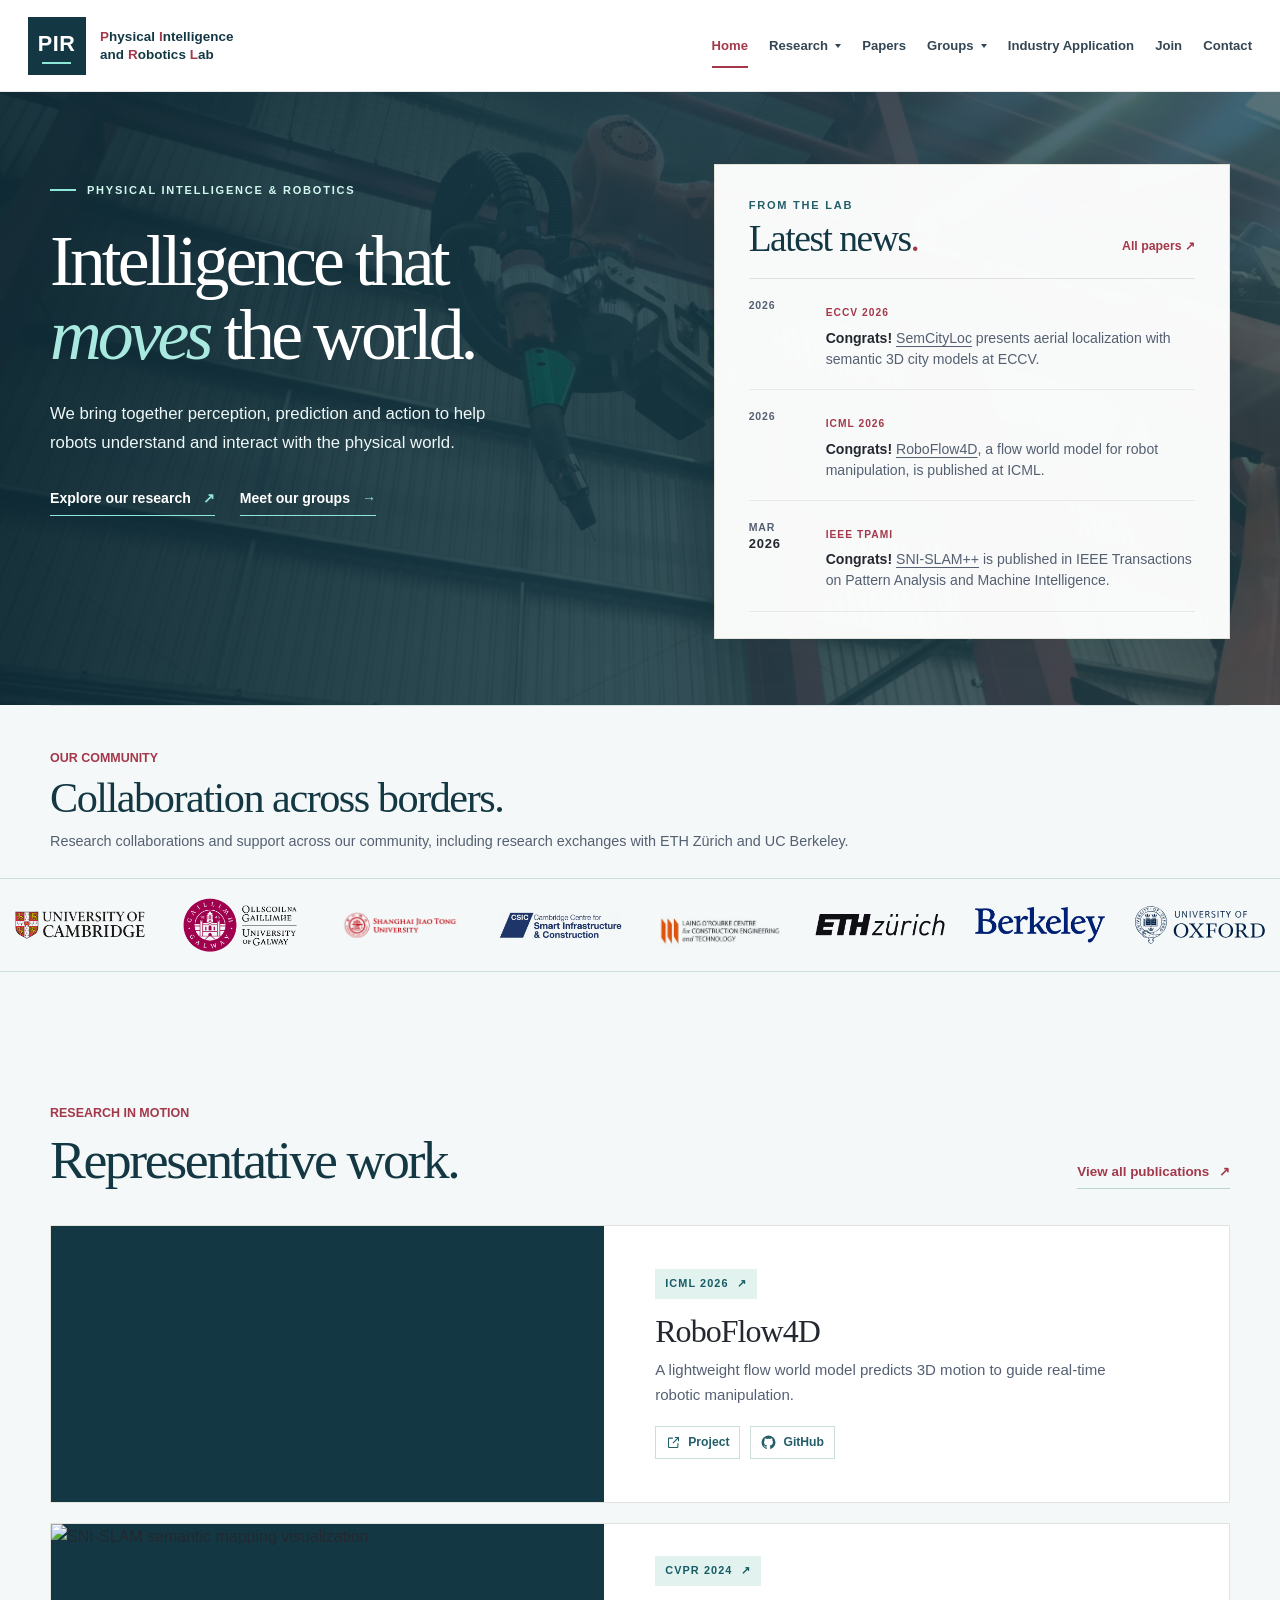
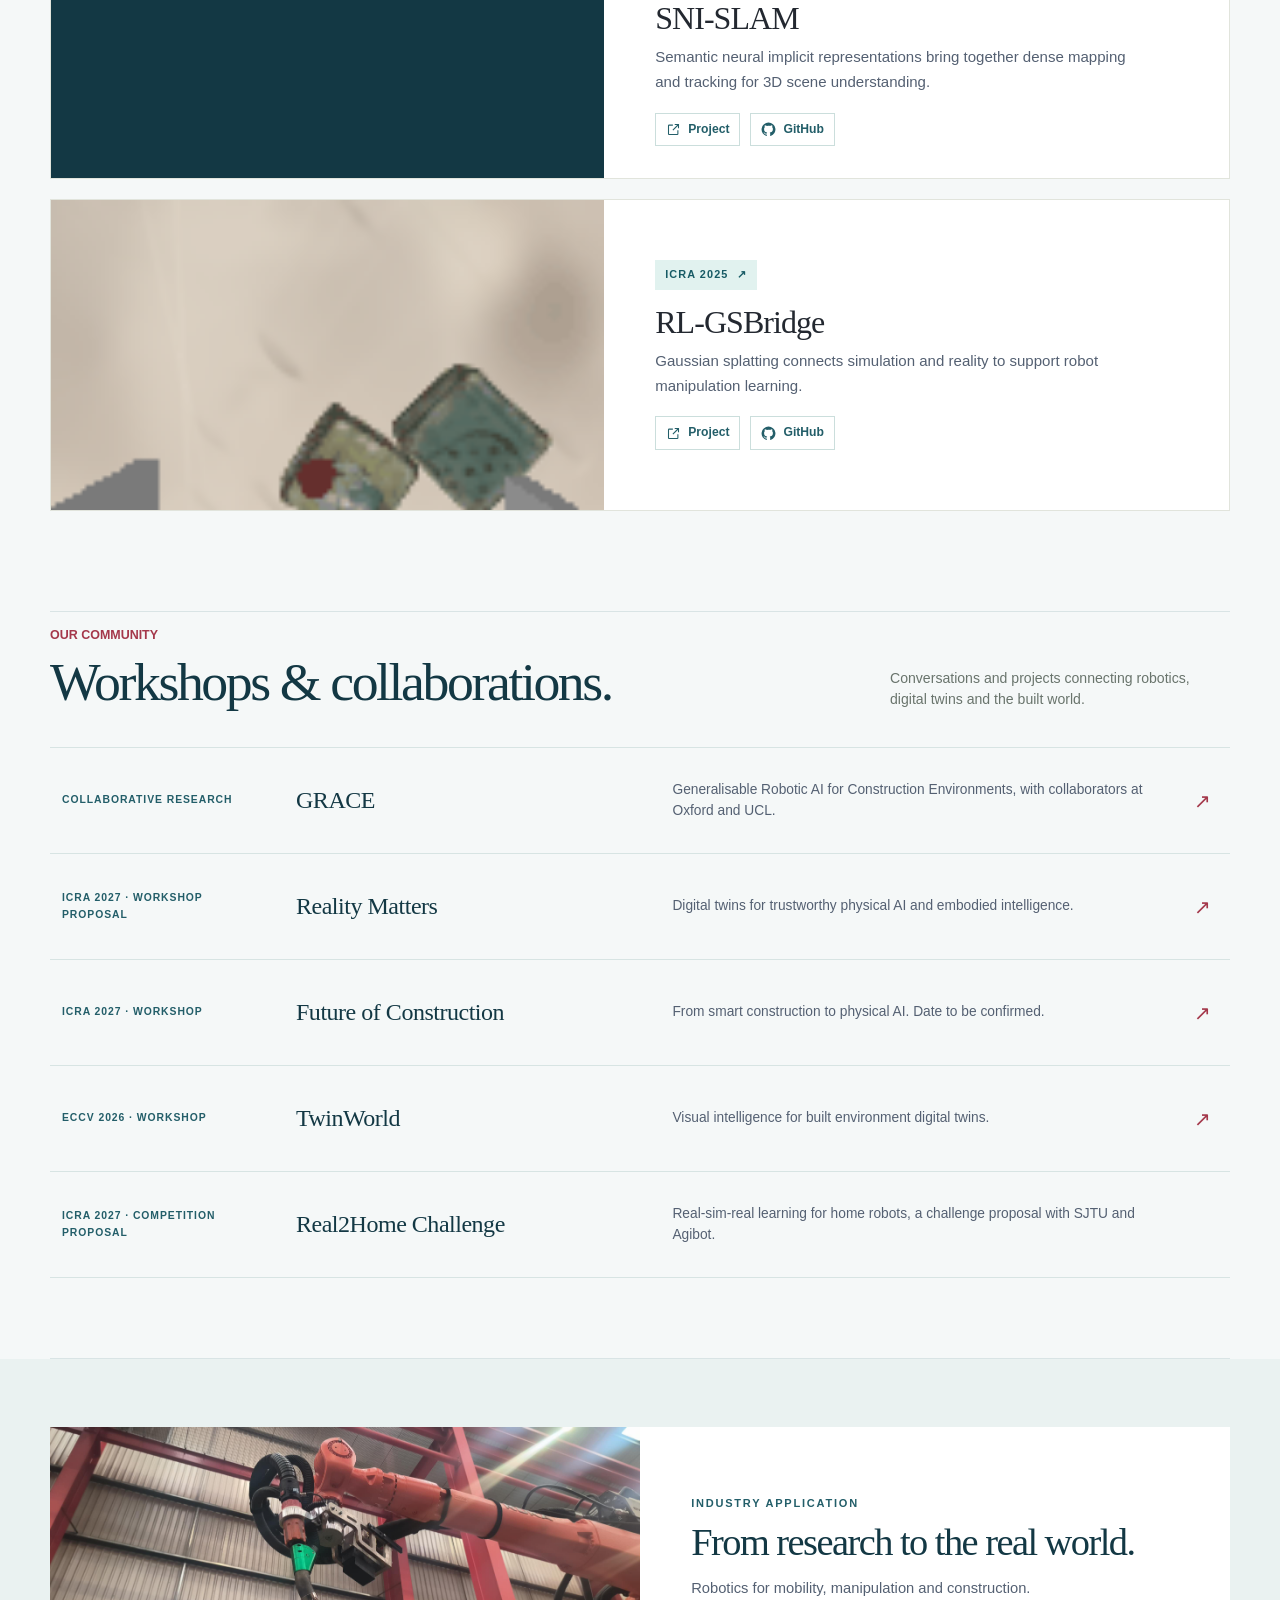
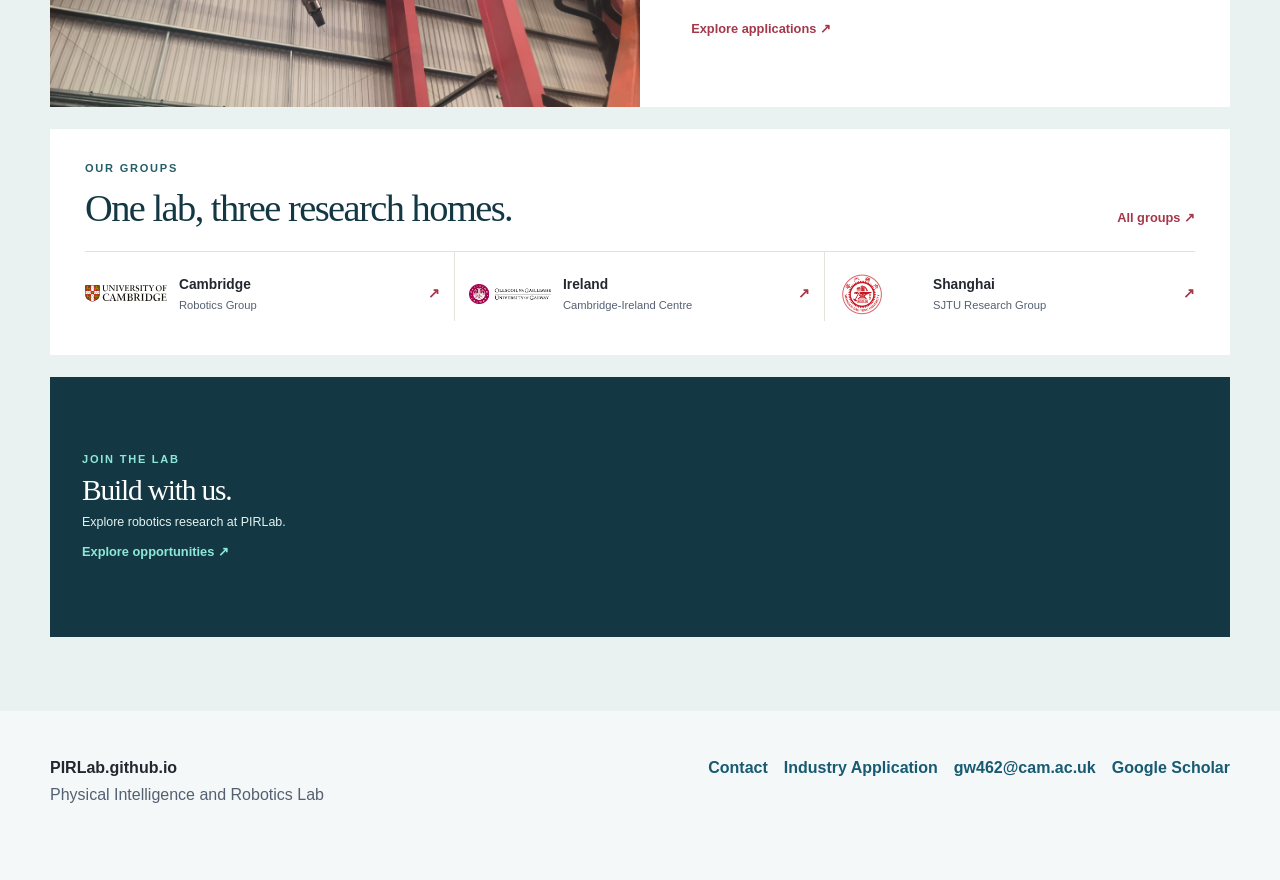
==== commit 219388cb: "Unify site colors with Cambridge inspired palette" ====
--- a/index.html
+++ b/index.html
@@ -10,8 +10,8 @@
   <meta property="og:type" content="website">
   <meta property="og:image" content="imgs/I2Pnet.gif">
   <link rel="icon" type="image/jpg" href="imgs/UOC_icon.jpg">
-  <link rel="stylesheet" href="site.css?v=427dee5">
-  <link rel="stylesheet" href="home.css?v=verified-news-hero-20261103">
+  <link rel="stylesheet" href="site.css?v=cambridge-palette-20261104">
+  <link rel="stylesheet" href="home.css?v=cambridge-palette-20261104">
   <script src="nav.js" defer></script>
 </head>
 <body class="home-page">
--- a/site.css
+++ b/site.css
@@ -1185,3 +1185,25 @@
 @media (min-width: 641px) {
   .site-nav > .nav-dropdown:last-of-type .nav-menu { left: 0; right: auto; }
 }
+
+/* PIRLab palette inspired by Cambridge's blue and crest colours. */
+:root {
+  --ink: #232830;
+  --muted: #546072;
+  --paper: #f5f8f8;
+  --surface: #ffffff;
+  --line: #d9e4e5;
+  --red: #a4384b;
+  --teal: #12626b;
+  --green: #12626b;
+  --blue: #175a71;
+  --pir-navy: #133844;
+  --pir-cambridge-blue: #8ee8d8;
+  --pir-light-blue: #e8f4f2;
+  --pir-crest: #a4384b;
+}
+.brand-mark { background: var(--pir-navy); border-color: var(--pir-navy); }
+.brand-mark::after { background: var(--pir-cambridge-blue); }
+.brand-text { color: var(--pir-navy); }
+.site-nav { color: #344653; }
+.nav-menu { border-top-color: var(--pir-crest); }
--- a/home.css
+++ b/home.css
@@ -226,3 +226,38 @@
 @media (max-width: 680px) {
   .home-opening-banner { background-position: 57% center; }
 }
+
+/* A consistent palette inspired by Cambridge blue and the university crest. */
+.home-page, .home-opening { background: #f5f8f8; }
+.home-opening-banner { background: linear-gradient(90deg, rgba(13, 42, 53, .94) 0%, rgba(19, 56, 68, .84) 48%, rgba(24, 59, 70, .72) 100%), url('imgs/industry.jpg') center 48% / cover no-repeat; }
+.home-opening-banner .home-kicker { color: #d1f9f1; }
+.home-opening-banner .home-kicker span { background: #8ee8d8; }
+.home-opening-banner .home-intro h1 em { color: #a9e9df; }
+.home-opening-banner .home-deck { color: #edf7f7; }
+.home-opening-banner .home-links a { border-color: #8ee8d8; }
+.home-opening-banner .home-links a:hover, .home-opening-banner .home-links a:focus-visible { color: #b9f3e9; }
+.home-opening-banner .home-links span { color: #8ee8d8; }
+.home-label, .home-kicker, .community-meta { color: #235e69; }
+.news-heading h2, .featured-heading h2, .partner-intro h2,
+.explore-copy h2, .explore-groups h2, .community-item h3 { color: #133844; }
+.news-heading h2 span { color: #a4384b; }
+.news-heading > a, .news-tag, .featured-all, .featured-link,
+.explore-copy > a, .explore-group-heading > a, .community-arrow,
+.explore-group-list b { color: #a4384b; }
+.news-list p, .featured-copy p, .community-item p,
+.explore-copy p:not(.home-label), .partner-intro > p:last-child { color: #546072; }
+.news-list p strong, .news-list time b, .featured-copy h3,
+.explore-group-list strong { color: #232830; }
+.news-list time, .explore-group-list small { color: #546072; }
+.featured-venue { color: #175b65; background: #e1f2ef; }
+.featured-all { border-color: #b8d7d3; }
+.featured-resources a { color: #235e69; border-color: #cbdedc; }
+.featured-resources a:hover, .featured-resources a:focus-visible { color: #a4384b; border-color: #a4384b; }
+.featured-media { background: #133844; }
+.home-explore { background: #eaf2f1; }
+.explore-group-list, .community-list, .partner-line,
+.community-item, .home-partners, .home-partners .partner-line { border-color: #d7e4e3; }
+a.community-item:hover, a.community-item:focus-visible { background: #eaf3f2; }
+.explore-join, .explore-join video { background: #133844; }
+.explore-join-copy .home-label, .explore-join-copy > a { color: #8ee8d8; }
+.explore-join-copy p:not(.home-label) { color: #e3f2f0; }
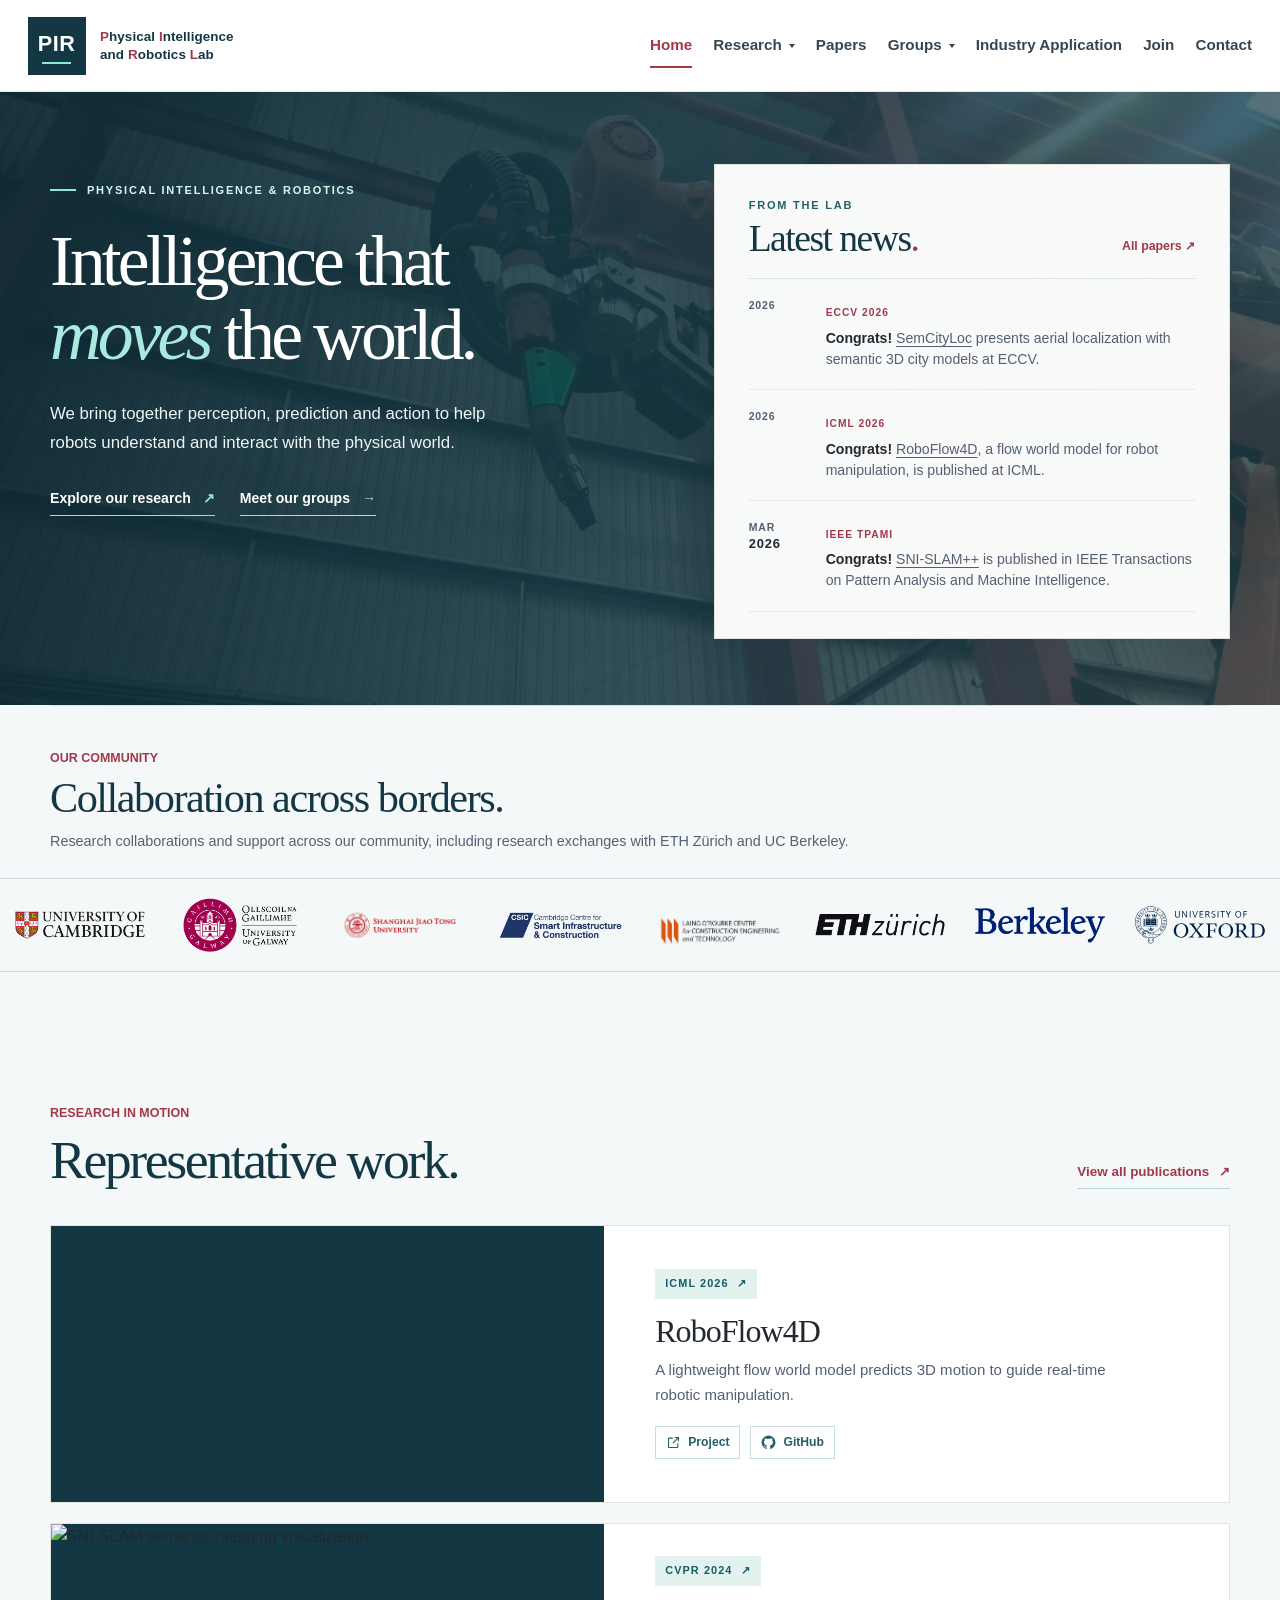
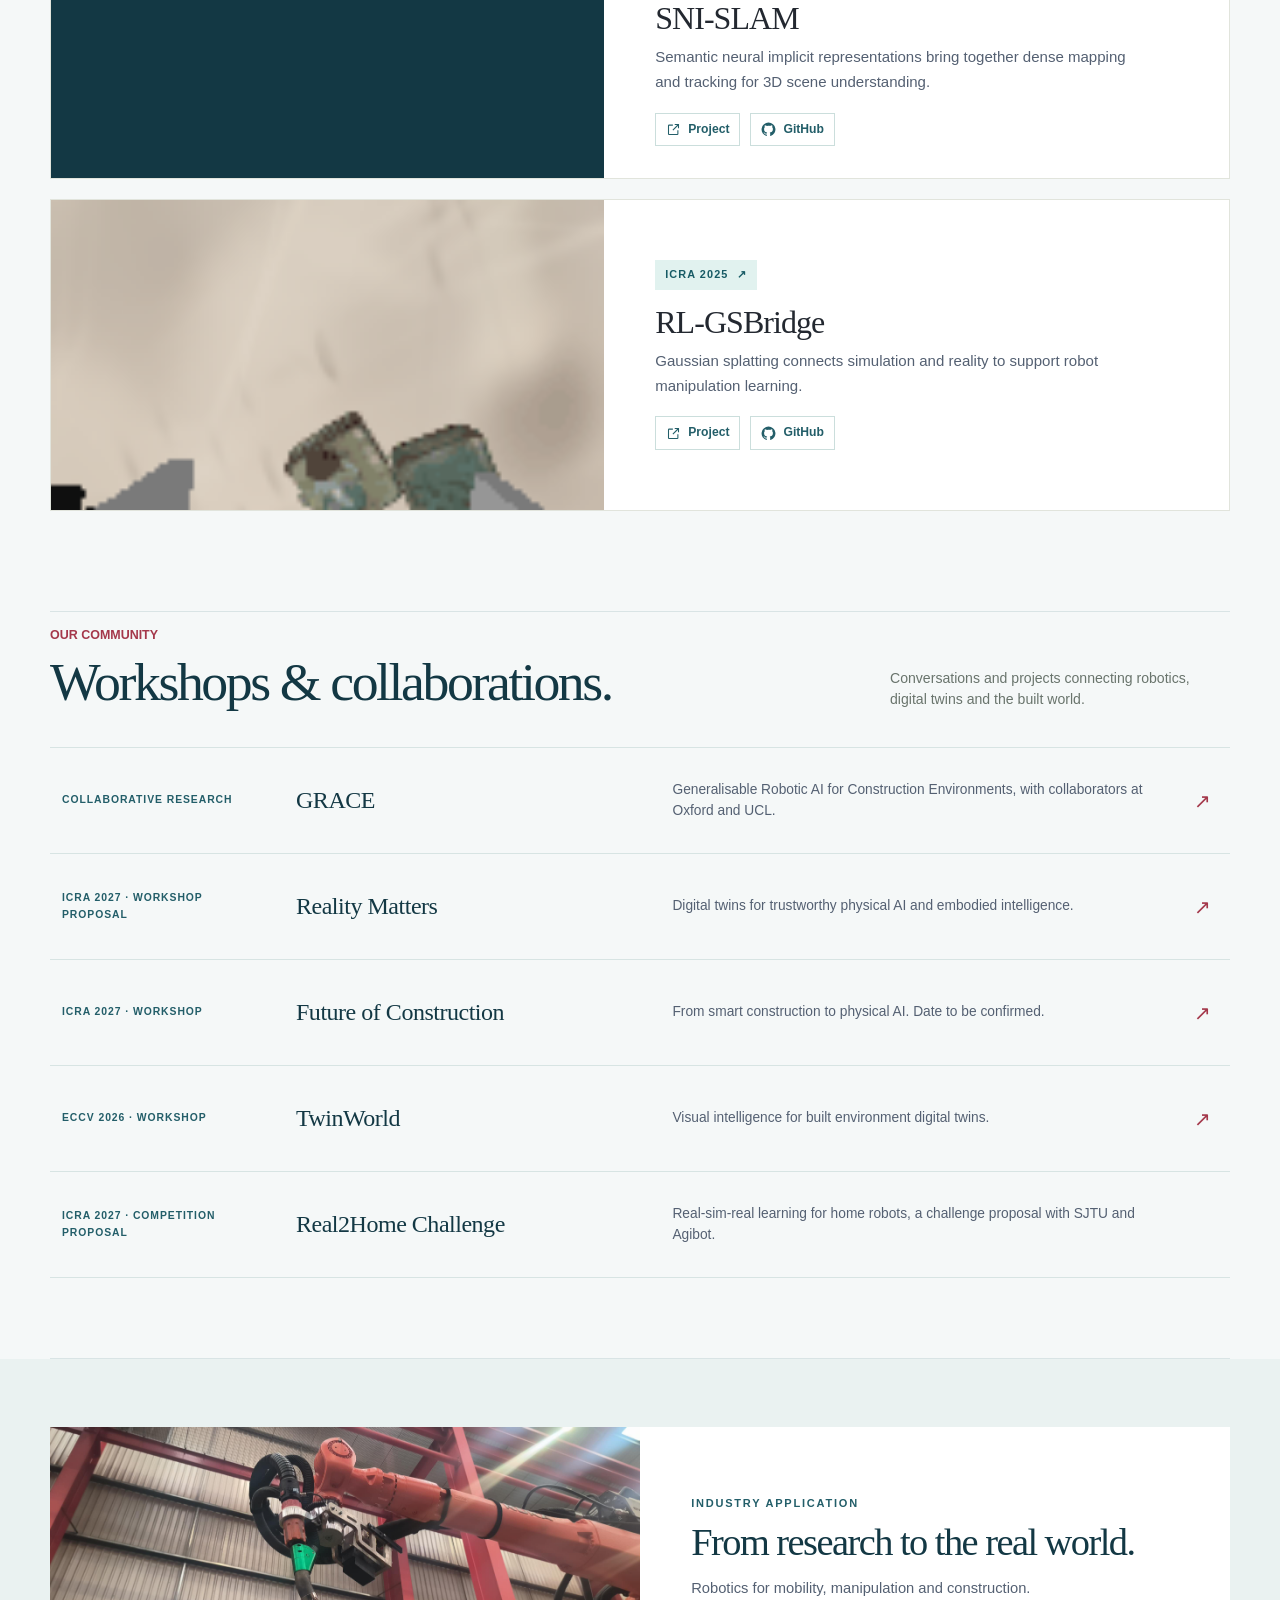
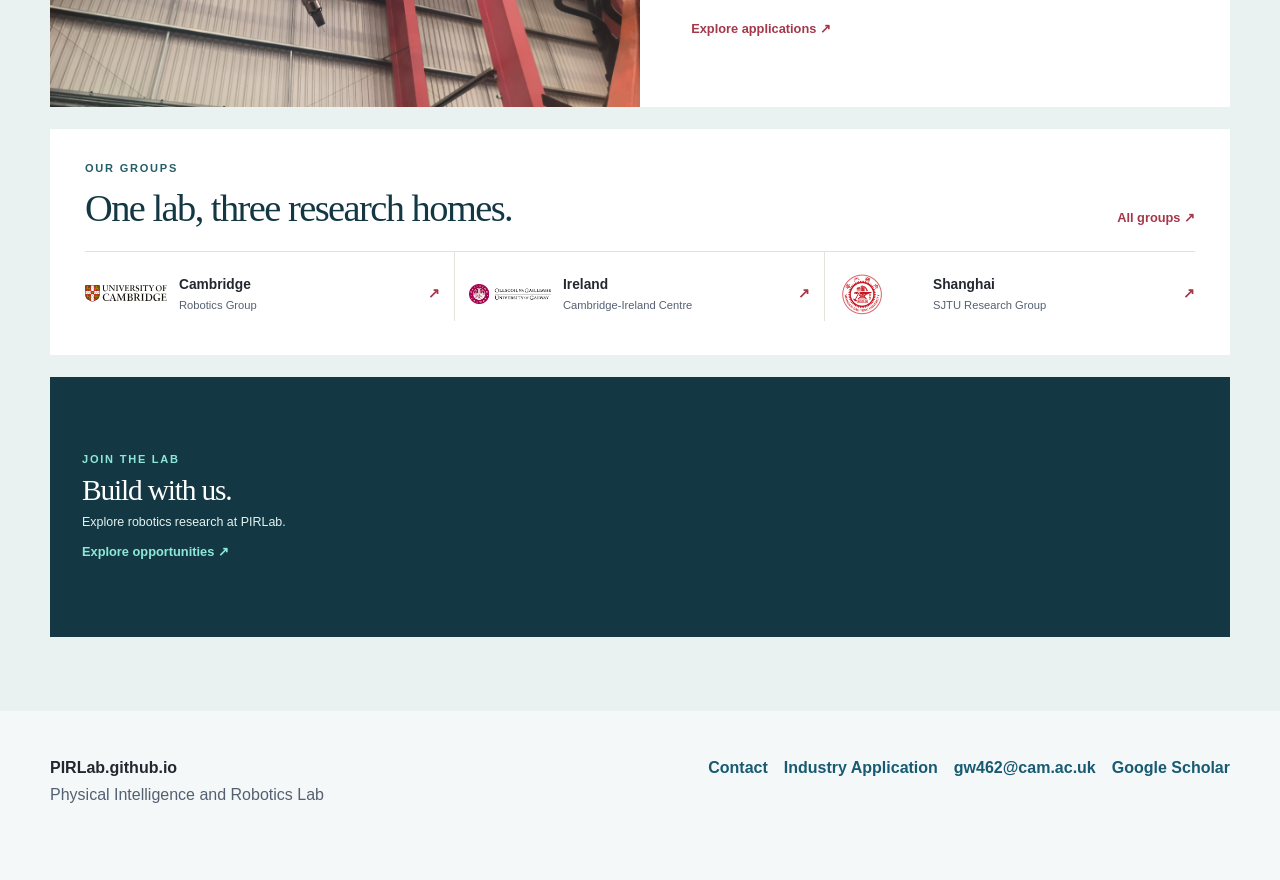
==== commit 5d758ba3: "Increase navigation text size" ====
--- a/index.html
+++ b/index.html
@@ -10,8 +10,8 @@
   <meta property="og:type" content="website">
   <meta property="og:image" content="imgs/I2Pnet.gif">
   <link rel="icon" type="image/jpg" href="imgs/UOC_icon.jpg">
-  <link rel="stylesheet" href="site.css?v=cambridge-palette-20261104">
-  <link rel="stylesheet" href="home.css?v=cambridge-palette-20261104">
+  <link rel="stylesheet" href="site.css?v=navigation-size-20261105">
+  <link rel="stylesheet" href="home.css?v=navigation-size-20261105">
   <script src="nav.js" defer></script>
 </head>
 <body class="home-page">
--- a/site.css
+++ b/site.css
@@ -1147,7 +1147,7 @@
 }
 .brand-name { display: block; white-space: nowrap; }
 .brand-name b { color: #a4384b; font-weight: 800; }
-.site-nav { gap: clamp(15px, 1.65vw, 25px); color: #303b45; font-family: 'Avenir Next', Avenir, 'Helvetica Neue', Arial, sans-serif; font-size: .82rem; font-weight: 650; }
+.site-nav { gap: clamp(15px, 1.65vw, 25px); color: #303b45; font-family: 'Avenir Next', Avenir, 'Helvetica Neue', Arial, sans-serif; font-size: .95rem; font-weight: 650; }
 .site-nav > a, .nav-dropdown summary { min-height: 46px; }
 .site-nav > a:hover, .site-nav > a:focus-visible, .nav-dropdown summary:hover, .nav-dropdown summary:focus-visible { color: #a4384b; }
 .site-nav > .nav-current, .nav-dropdown summary.nav-current { color: #a4384b; }
@@ -1156,7 +1156,7 @@
 .nav-dropdown summary::after { border-top-color: currentColor; transition: transform .2s ease; }
 .nav-dropdown[open] summary::after { transform: rotate(180deg); }
 .nav-menu { top: 100%; min-width: 238px; padding: 9px 0; border: 1px solid #e5e8ea; border-top: 3px solid #a4384b; background: #fff; box-shadow: 0 14px 35px rgba(26, 39, 51, .13); }
-.nav-menu a { padding: 10px 17px; color: #344657; font-size: .78rem; line-height: 1.35; }
+.nav-menu a { padding: 10px 17px; color: #344657; font-size: .875rem; line-height: 1.35; }
 .nav-menu a:hover, .nav-menu a:focus-visible { color: #a4384b; background: #f7f4f4; }
 @media (hover: hover) {
   .nav-dropdown:hover summary { color: #a4384b; }
@@ -1172,7 +1172,7 @@
   .brand-mark { width: 52px; height: 52px; flex-basis: 52px; font-size: 1.2rem; }
   .brand-mark::after { width: 25px; right: 13px; bottom: 9px; }
   .brand-text { max-width: none; font-size: .76rem; }
-  .site-nav { gap: 1px 16px; font-size: .75rem; }
+  .site-nav { gap: 1px 16px; font-size: .875rem; }
   .site-nav > a, .nav-dropdown summary { min-height: 34px; }
 }
 
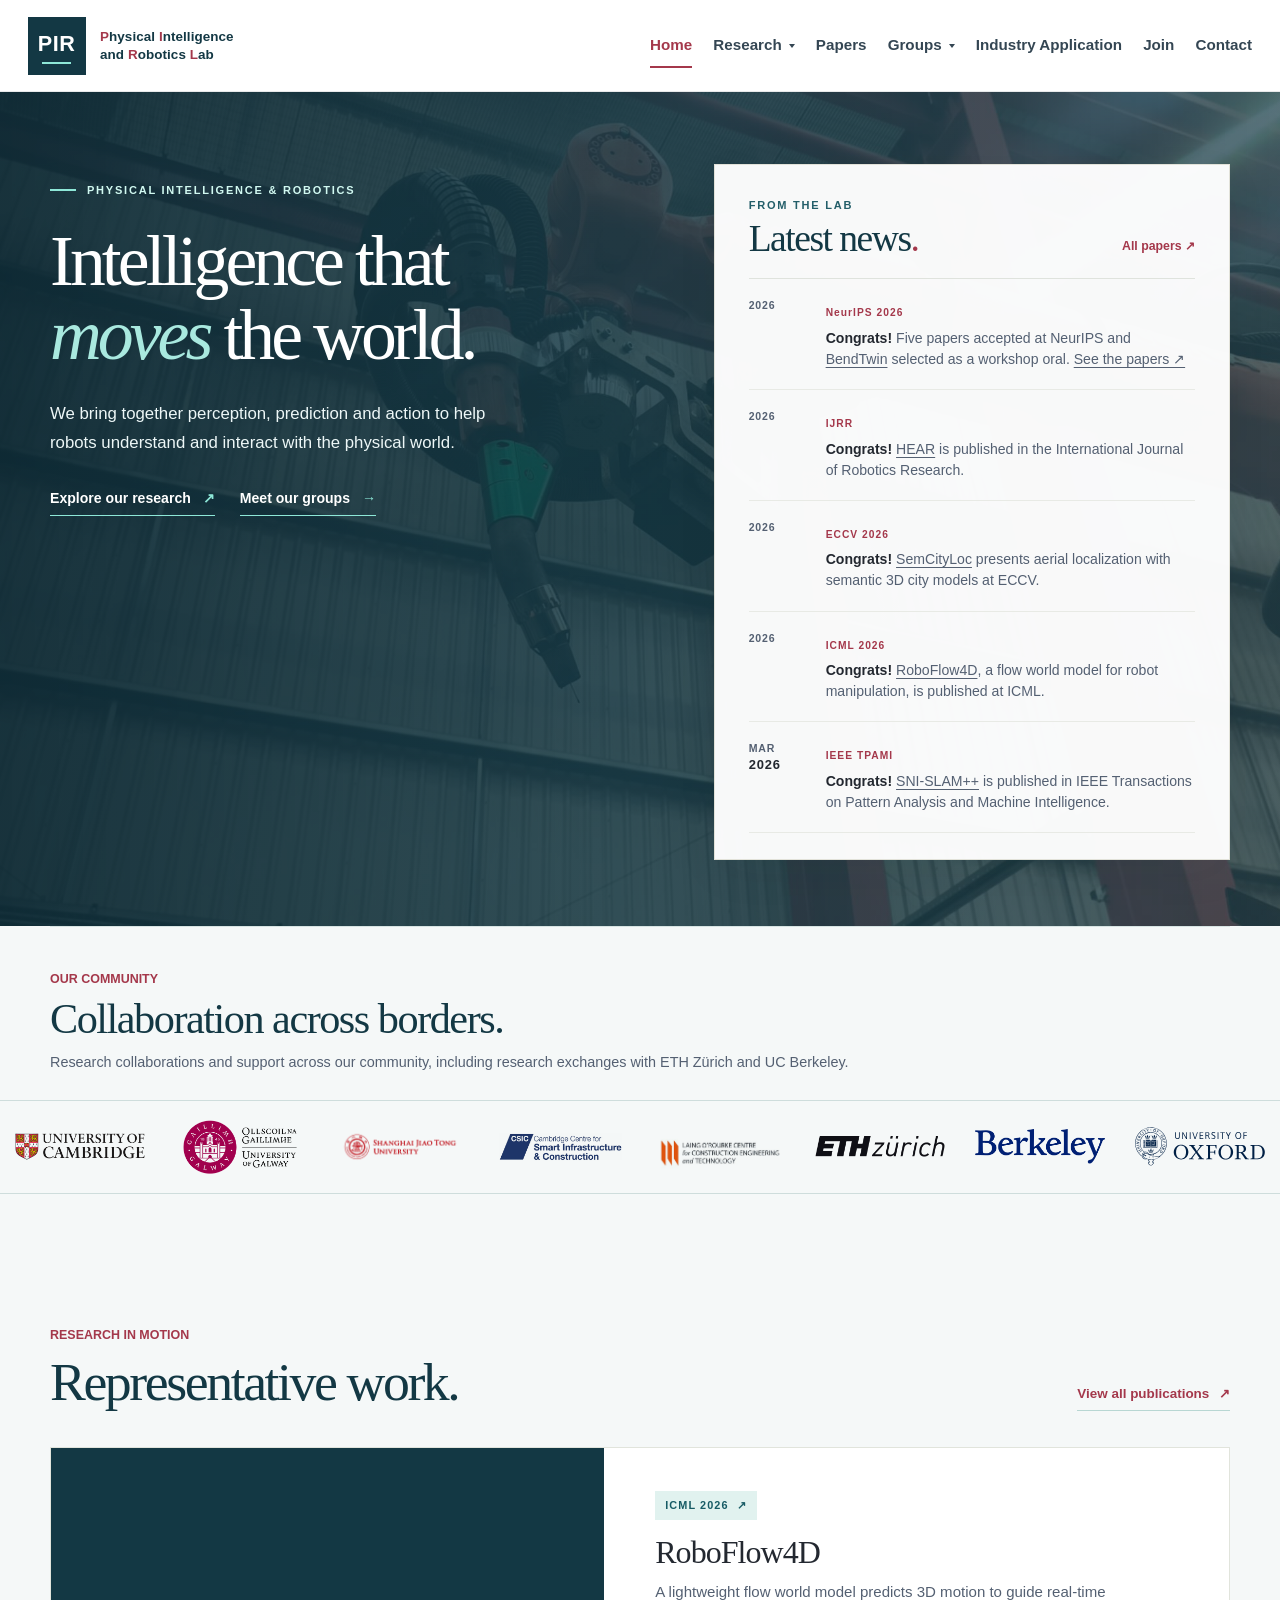
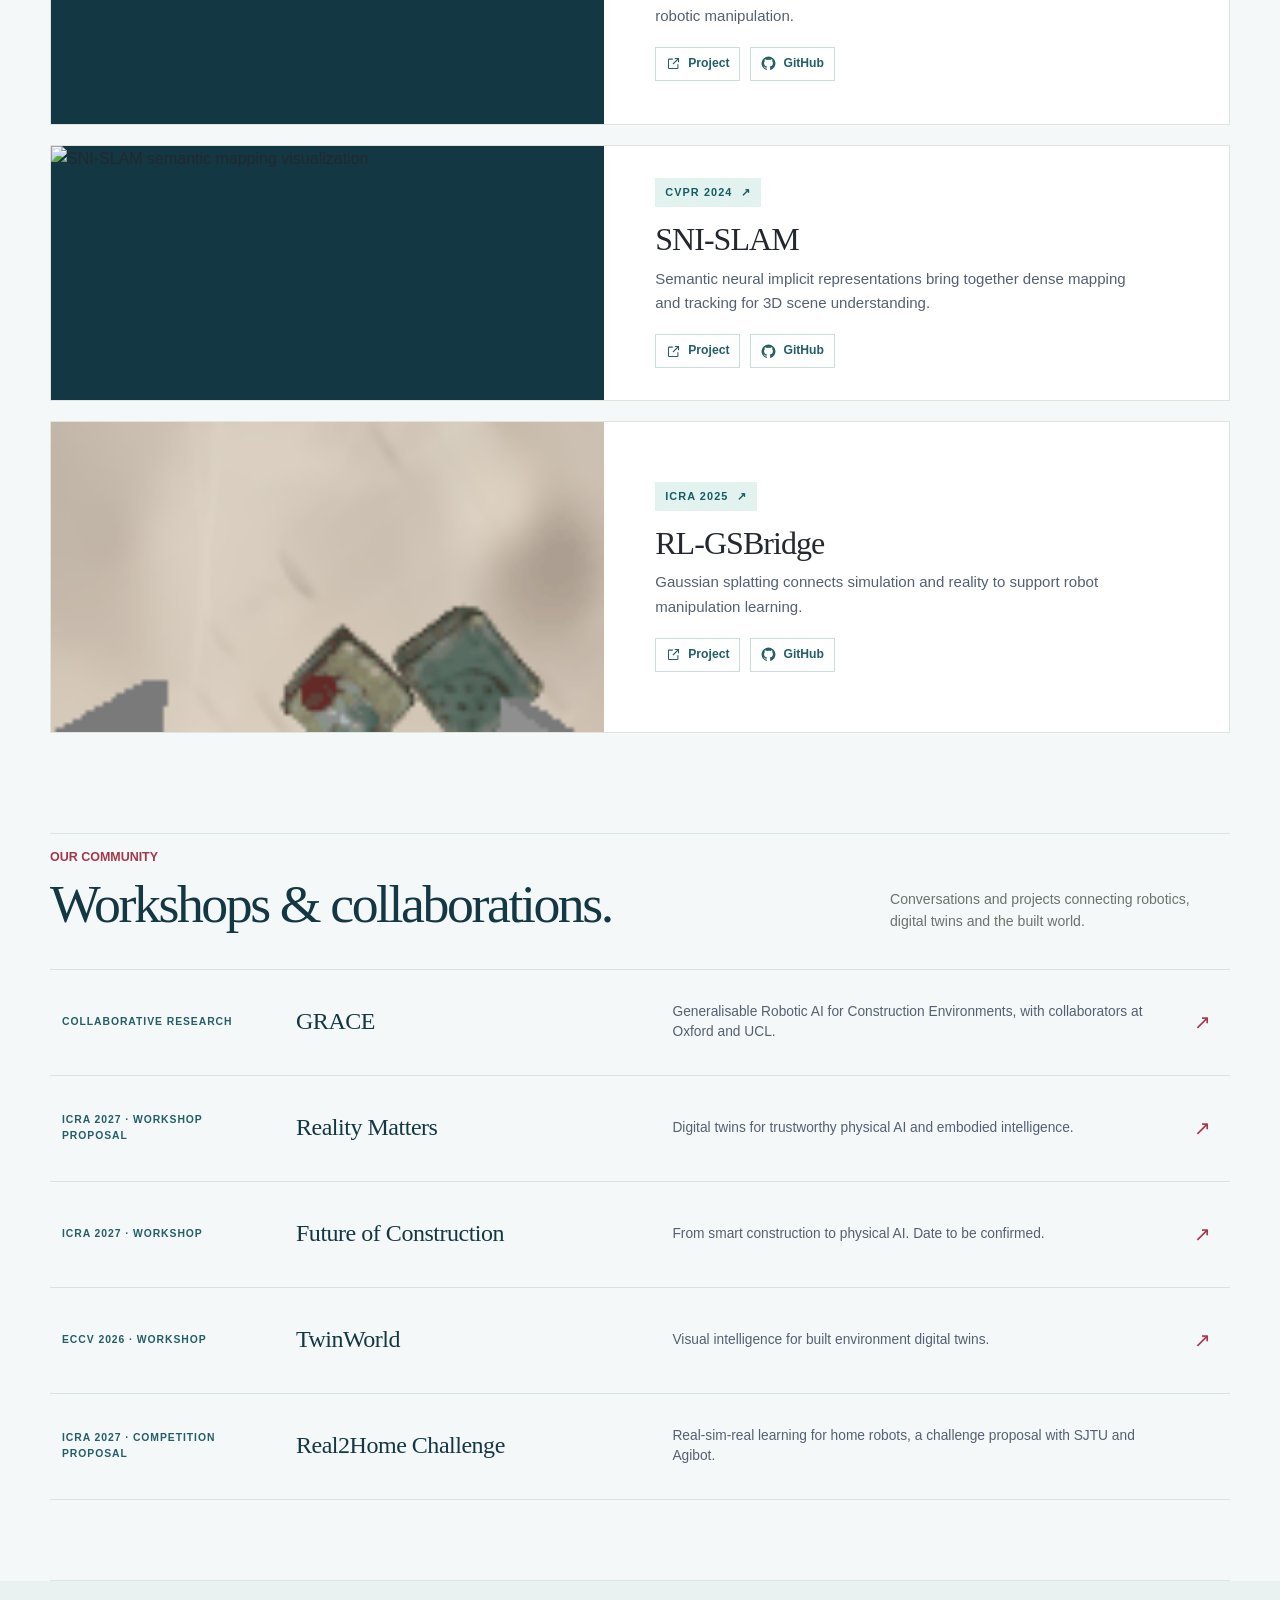
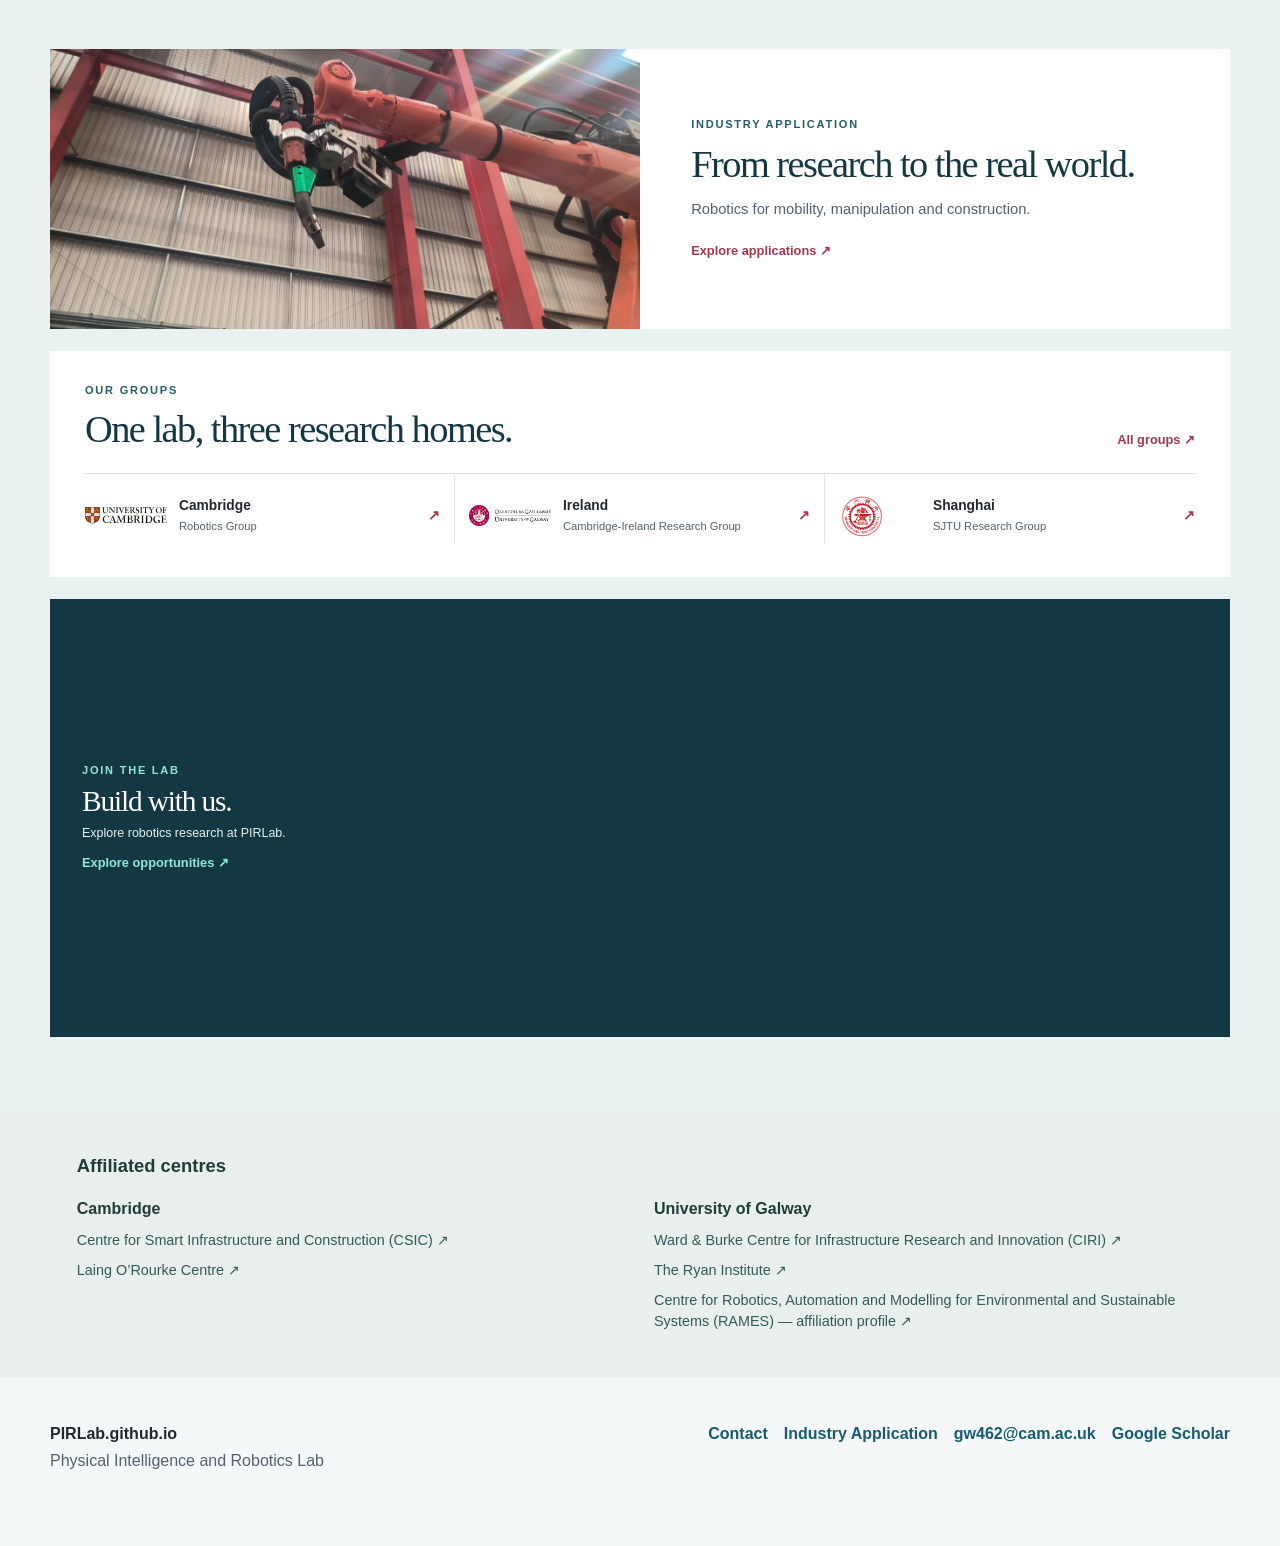
==== commit e9bd7885: "Refresh publications, affiliations and project demos" ====
--- a/index.html
+++ b/index.html
@@ -37,7 +37,7 @@
         <div class="nav-menu">
           <a href="groups/index.html">Overview</a>
           <a href="cambridge/index.html">Cambridge Robotics Group</a>
-          <a href="ireland/index.html">Cambridge-Ireland Centre</a>
+          <a href="ireland/index.html">Cambridge-Ireland Research Group</a>
           <a href="sjtu/index.html">SJTU Research Group</a>
         </div>
       </details>
@@ -60,6 +60,8 @@
         <aside class="home-news" aria-labelledby="latest-news-title">
           <div class="news-heading"><div><p class="home-label">FROM THE LAB</p><h2 id="latest-news-title">Latest news<span>.</span></h2></div><a href="papers/index.html">All papers ↗</a></div>
           <ol class="news-list">
+            <li><time datetime="2026">2026</time><div><span class="news-tag">NeurIPS 2026</span><p><strong>Congrats!</strong> Five papers accepted at NeurIPS and <a href="https://qiwang067.github.io/bendtwin/">BendTwin</a> selected as a workshop oral. <a href="papers/index.html#neurips-2026">See the papers ↗</a></p></div></li>
+            <li><time datetime="2026">2026</time><div><span class="news-tag">IJRR</span><p><strong>Congrats!</strong> <a href="https://doi.org/10.1177/02783649261477778">HEAR</a> is published in the International Journal of Robotics Research.</p></div></li>
             <li><time datetime="2026">2026</time><div><span class="news-tag">ECCV 2026</span><p><strong>Congrats!</strong> <a href="https://arxiv.org/abs/2606.27444">SemCityLoc</a> presents aerial localization with semantic 3D city models at ECCV.</p></div></li>
             <li><time datetime="2026">2026</time><div><span class="news-tag">ICML 2026</span><p><strong>Congrats!</strong> <a href="https://arxiv.org/abs/2605.17522">RoboFlow4D</a>, a flow world model for robot manipulation, is published at ICML.</p></div></li>
             <li><time datetime="2026-03">MAR <b>2026</b></time><div><span class="news-tag">IEEE TPAMI</span><p><strong>Congrats!</strong> <a href="https://doi.org/10.1109/TPAMI.2025.3634528">SNI-SLAM++</a> is published in IEEE Transactions on Pattern Analysis and Machine Intelligence.</p></div></li>
@@ -197,7 +199,7 @@
           <div class="explore-group-heading"><div><p class="home-label">OUR GROUPS</p><h2 id="explore-groups-title">One lab, three research homes.</h2></div><a href="groups/index.html">All groups ↗</a></div>
           <div class="explore-group-list">
             <a href="cambridge/index.html"><img src="imgs/partners/cambridge.svg" alt=""><span><strong>Cambridge</strong><small>Robotics Group</small></span><b aria-hidden="true">↗</b></a>
-            <a href="ireland/index.html"><img src="imgs/partners/galway.png" alt=""><span><strong>Ireland</strong><small>Cambridge-Ireland Centre</small></span><b aria-hidden="true">↗</b></a>
+            <a href="ireland/index.html"><img src="imgs/partners/galway.png" alt=""><span><strong>Ireland</strong><small>Cambridge-Ireland Research Group</small></span><b aria-hidden="true">↗</b></a>
             <a href="sjtu/index.html"><img class="explore-sjtu" src="imgs/sjtu_icon.png" alt=""><span><strong>Shanghai</strong><small>SJTU Research Group</small></span><b aria-hidden="true">↗</b></a>
           </div>
         </section>
@@ -210,6 +212,7 @@
 
   </main>
 
+  <div class="footer-affiliations"><h2>Affiliated centres</h2><div class="footer-affiliation-grid"><div><strong>Cambridge</strong><a href="https://www-smartinfrastructure.eng.cam.ac.uk/">Centre for Smart Infrastructure and Construction (CSIC) ↗</a><a href="https://www.construction.cam.ac.uk/">Laing O’Rourke Centre ↗</a></div><div><strong>University of Galway</strong><a href="https://www.universityofgalway.ie/infrastructure-research/">Ward &amp; Burke Centre for Infrastructure Research and Innovation (CIRI) ↗</a><a href="https://www.universityofgalway.ie/ryaninstitute/">The Ryan Institute ↗</a><a href="https://research.universityofgalway.ie/en/persons/guangming-wang/">Centre for Robotics, Automation and Modelling for Environmental and Sustainable Systems (RAMES) — affiliation profile ↗</a></div></div></div>
   <footer class="site-footer">
     <div>
       <p class="footer-brand">PIRLab.github.io</p>
--- a/site.css
+++ b/site.css
@@ -1207,3 +1207,105 @@
 .brand-text { color: var(--pir-navy); }
 .site-nav { color: #344653; }
 .nav-menu { border-top-color: var(--pir-crest); }
+
+/* Group affiliations */
+.affiliations {
+  display: grid;
+  grid-template-columns: minmax(150px, .8fr) 2fr;
+  gap: 18px 32px;
+  margin: 36px 0;
+  padding: 24px 0;
+  border-top: 1px solid #d9e2e2;
+  border-bottom: 1px solid #d9e2e2;
+}
+.affiliations h2 { margin: 0; color: #133844; font-size: 1rem; }
+.affiliations ul { display: grid; gap: 12px; margin: 0; padding: 0; list-style: none; }
+.affiliations li { color: #344653; line-height: 1.5; }
+.affiliations a { color: #133844; text-decoration: underline; text-decoration-color: #8acfc4; text-underline-offset: 4px; }
+.affiliations a:hover, .affiliations a:focus-visible { color: #a4384b; }
+@media (max-width: 640px) {
+  .affiliations { grid-template-columns: 1fr; gap: 12px; }
+}
+
+/* Compact editorial layout for interior pages. */
+.page-body .page-hero {
+  min-height: 290px;
+  padding: 52px max(24px, calc((100vw - 1180px) / 2)) 48px;
+  align-items: center;
+  background-position: center;
+}
+.page-body .page-hero::before {
+  background: linear-gradient(90deg, rgba(19, 56, 68, .96) 0%, rgba(19, 56, 68, .89) 42%, rgba(19, 56, 68, .50) 100%);
+}
+.page-body .page-hero-content { width: min(760px, 100%); }
+.page-body .page-hero .eyebrow { margin-bottom: 12px; color: #8ee8d8; letter-spacing: .08em; }
+.page-body .page-hero h1 {
+  max-width: 760px;
+  margin-bottom: 14px;
+  font-size: clamp(1.85rem, 2.7vw, 2.55rem);
+  font-weight: 600;
+  line-height: 1.12;
+  letter-spacing: -.025em;
+}
+.page-body .page-hero .hero-copy {
+  max-width: 670px;
+  margin-bottom: 0;
+  font-size: 1rem;
+  line-height: 1.6;
+}
+.page-body .page-hero .hero-actions { margin-top: 22px; }
+.page-body .section { padding-top: 56px; padding-bottom: 56px; }
+.page-body .section h2 { font-size: clamp(1.5rem, 2.25vw, 2rem); line-height: 1.2; }
+.page-body .section .affiliations h2 { font-size: 1rem; }
+.page-body .section h3 { font-size: 1.12rem; line-height: 1.3; }
+.page-body .section-header.wide { margin-bottom: 26px; }
+.page-body .page-summary { grid-template-columns: minmax(0, .9fr) minmax(0, 1.25fr); gap: 40px; }
+.page-body .focus-item { padding: 20px; }
+@media (max-width: 940px) {
+  .page-body .page-summary { grid-template-columns: 1fr; gap: 22px; }
+}
+@media (max-width: 640px) {
+  .page-body .page-hero { min-height: 230px; padding: 38px 20px; }
+  .page-body .page-hero h1 { font-size: clamp(1.7rem, 7vw, 2rem); }
+  .page-body .page-hero .hero-copy { font-size: .95rem; }
+  .page-body .section { padding-top: 40px; padding-bottom: 40px; }
+  .page-body .section h2 { font-size: 1.5rem; }
+}
+
+/* Compact interior-page topics. */
+.page-body .topic-icon { display: block; width: 38px; height: 38px; margin-bottom: 17px; padding: 8px; color: #17606b; background: #e3f3ef; border-radius: 9px; }
+.page-body .direction-card { min-height: 0; padding: 24px; }
+.page-body .overview-copy { display: block; max-width: 720px; margin-bottom: 22px; }
+.page-body .overview-copy p:last-child { margin-bottom: 0; }
+.page-body .focus-item .topic-icon { margin-bottom: 14px; }
+.page-body .case-card .topic-icon { margin-bottom: 15px; }
+
+/* Group and research overviews */
+.group-overview-grid { display: grid; grid-template-columns: repeat(3, minmax(0, 1fr)); gap: 20px; }
+.group-overview-card { display: flex; flex-direction: column; min-width: 0; gap: 20px; padding: 26px; border: 1px solid var(--line); border-radius: 8px; background: #fff; color: var(--ink); transition: border-color .2s, transform .2s, box-shadow .2s; }
+.group-overview-card:hover, .group-overview-card:focus-visible { border-color: #88beb8; transform: translateY(-3px); box-shadow: 0 12px 25px rgba(19,56,68,.09); }
+.group-logo { display: flex; align-items: center; height: 92px; padding-bottom: 16px; border-bottom: 1px solid var(--line); }
+.group-logo img { display: block; max-width: 205px; max-height: 72px; object-fit: contain; object-position: left center; }
+.group-location { display: block; margin-bottom: 8px; color: #a4384b; font-size: .72rem; font-weight: 750; letter-spacing: .07em; text-transform: uppercase; }
+.group-overview-card h3 { color: #133844; }
+.group-overview-card p { margin: 0; color: var(--muted); font-size: .9rem; line-height: 1.55; }
+.group-explore { margin-top: auto; color: #175a71; font-size: .85rem; font-weight: 700; }
+.group-detail-identity { display: flex; justify-content: flex-end; margin-bottom: 12px; }
+.group-detail-identity img { width: auto; max-width: 175px; max-height: 62px; object-fit: contain; }
+
+.facilities { border-top: 1px solid #dce5e1; }
+.facilities-heading { display: grid; grid-template-columns: 1fr 1fr; gap: 32px; align-items: end; margin-bottom: 28px; }
+.facilities-heading h2 { margin: 0; }
+.facilities-heading > p { max-width: 520px; margin: 0; color: #53635f; line-height: 1.6; }
+.facilities-grid { display: grid; grid-template-columns: repeat(3, minmax(0, 1fr)); gap: 24px 18px; }
+.facilities-grid figure { margin: 0; }
+.facilities-grid img { display: block; width: 100%; height: 260px; object-fit: cover; border-radius: 8px; }
+.facilities-grid figcaption { padding-top: 11px; color: #53635f; font-size: .9rem; }
+.facilities-note { margin: 22px 0 0; color: #66746f; font-size: .84rem; line-height: 1.5; }
+@media (max-width: 940px) { .facilities-grid { grid-template-columns: repeat(2, minmax(0, 1fr)); } }
+@media (max-width: 640px) { .facilities-heading, .facilities-grid { grid-template-columns: 1fr; } .facilities-heading { gap: 14px; } .facilities-grid img { height: 260px; } }
+@media (max-width: 940px) { .group-overview-grid { grid-template-columns: repeat(2, minmax(0, 1fr)); } }
+@media (max-width: 640px) { .group-overview-grid { grid-template-columns: 1fr; } .group-logo { height: 76px; } .group-logo img { max-height: 60px; } .group-detail-identity { justify-content: flex-start; margin-bottom: 20px; } }
+
+/* Keep complete robot demonstrations visible within project cards. */
+.selected-work-card video { object-fit: contain; background: #1e292b; }
--- a/home.css
+++ b/home.css
@@ -261,3 +261,11 @@
 .explore-join, .explore-join video { background: #133844; }
 .explore-join-copy .home-label, .explore-join-copy > a { color: #8ee8d8; }
 .explore-join-copy p:not(.home-label) { color: #e3f2f0; }
+
+.footer-affiliations { padding: 45px clamp(24px, 6vw, 96px); background: #e9efec; color: #203c39; }
+.footer-affiliations h2 { margin: 0 0 20px; font-size: 1.15rem; }
+.footer-affiliation-grid { display: grid; grid-template-columns: 1fr 1fr; gap: 28px; }
+.footer-affiliation-grid div { display: grid; gap: 9px; align-content: start; }
+.footer-affiliation-grid a { color: #315b5a; font-size: .9rem; line-height: 1.45; }
+.explore-join video { aspect-ratio: 16 / 9; object-fit: contain; }
+@media (max-width: 680px) { .footer-affiliation-grid { grid-template-columns: 1fr; } }
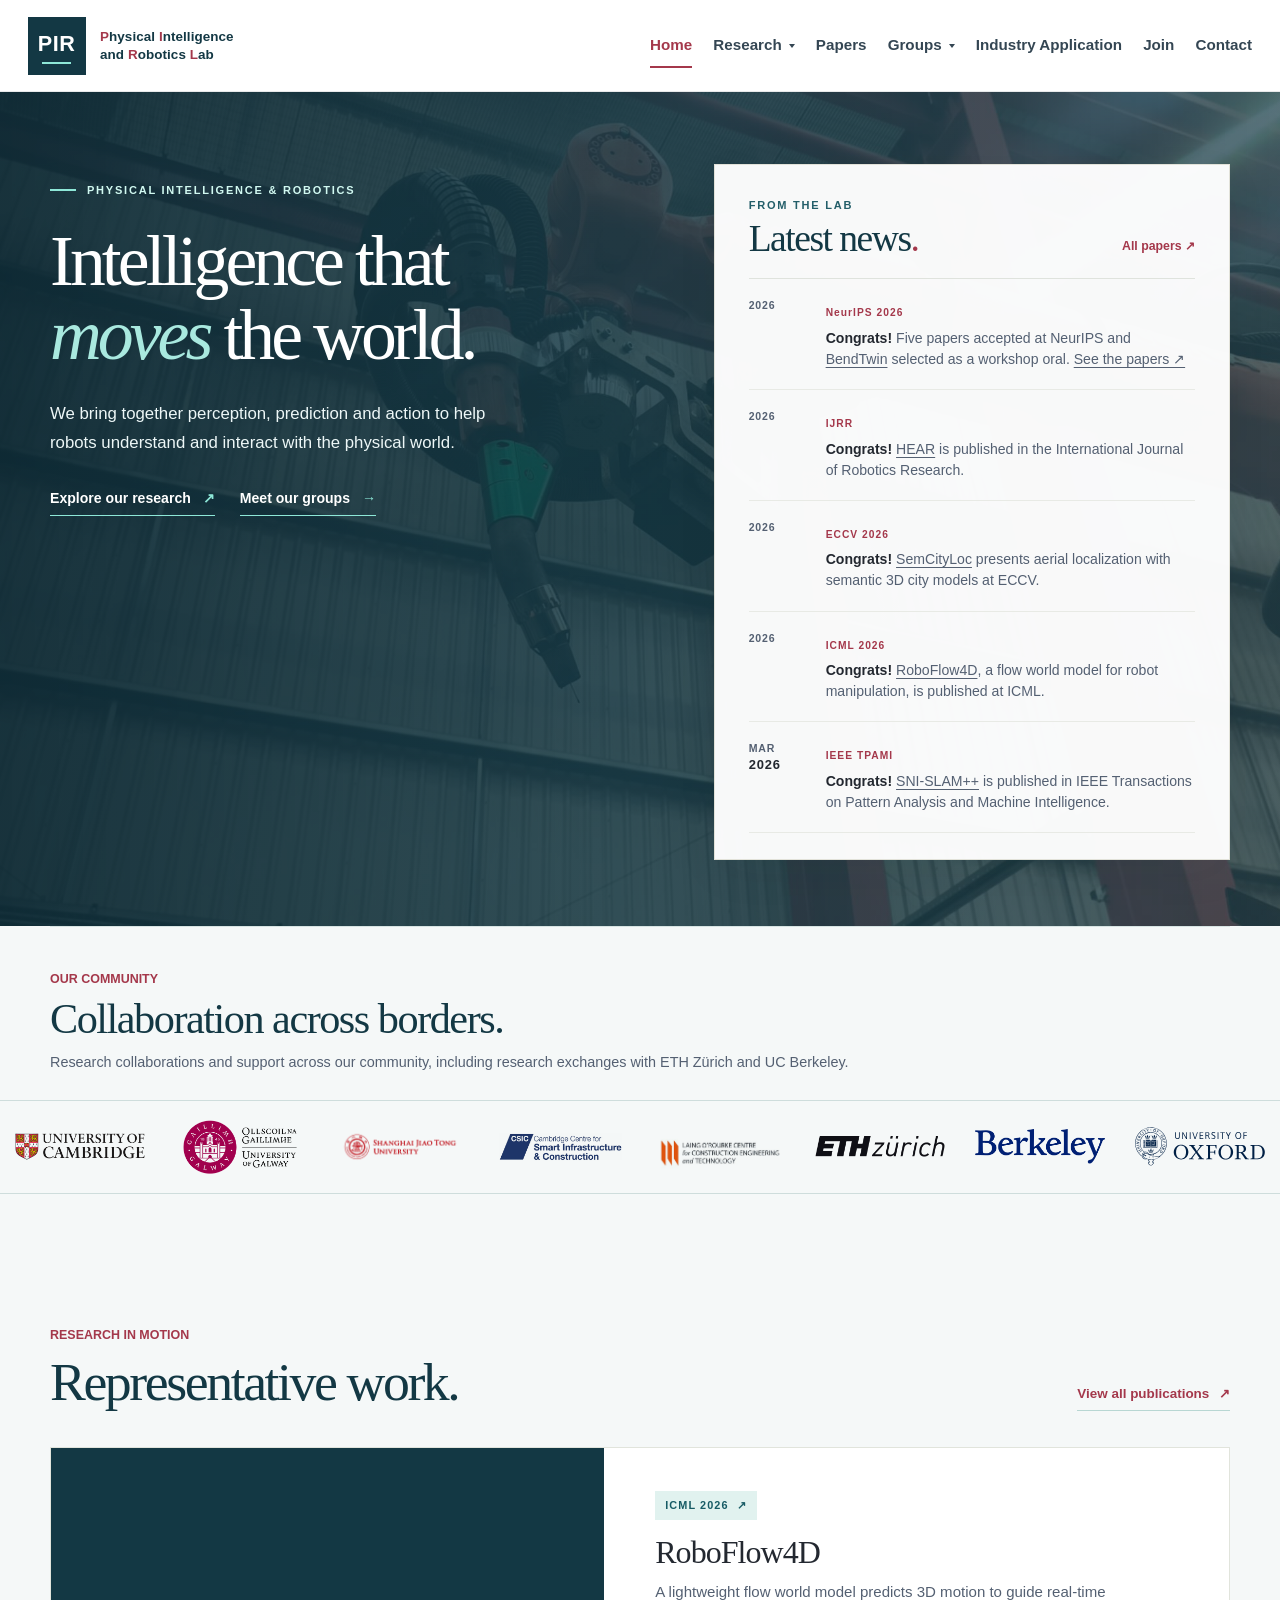
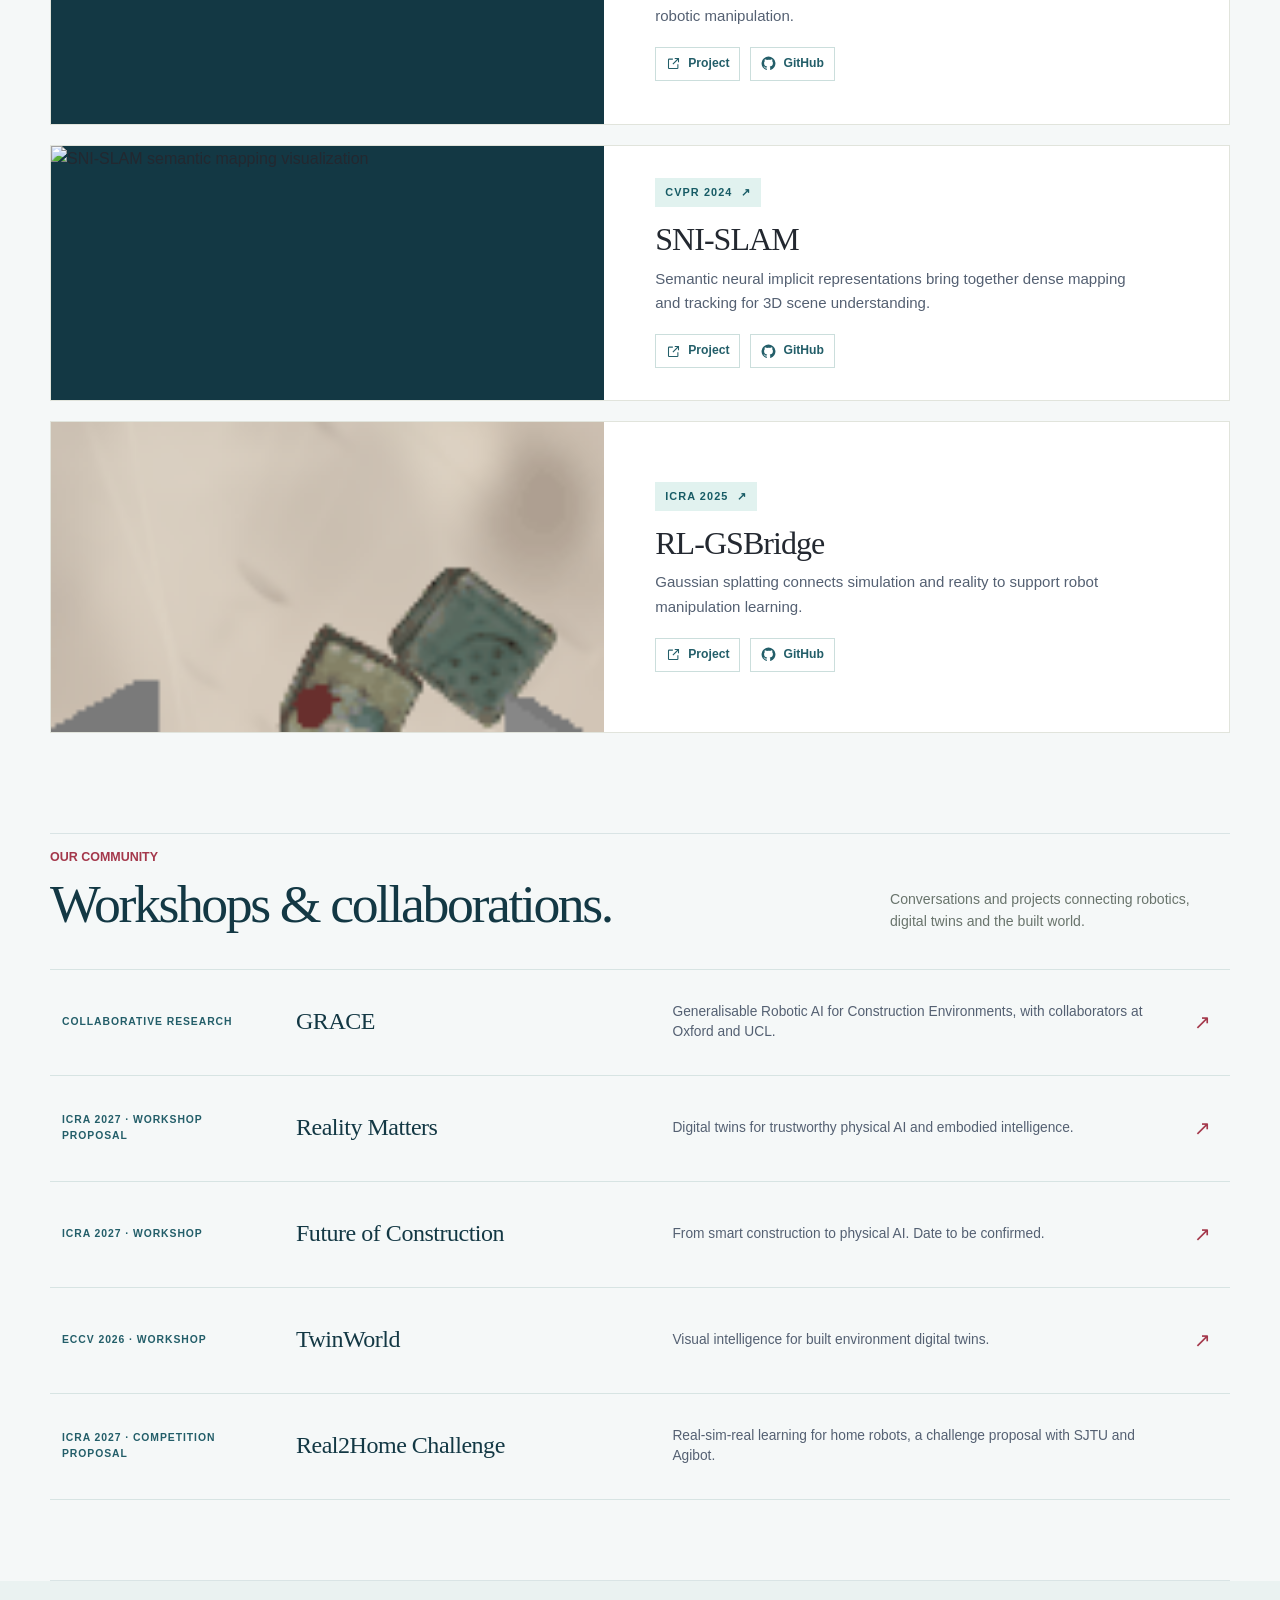
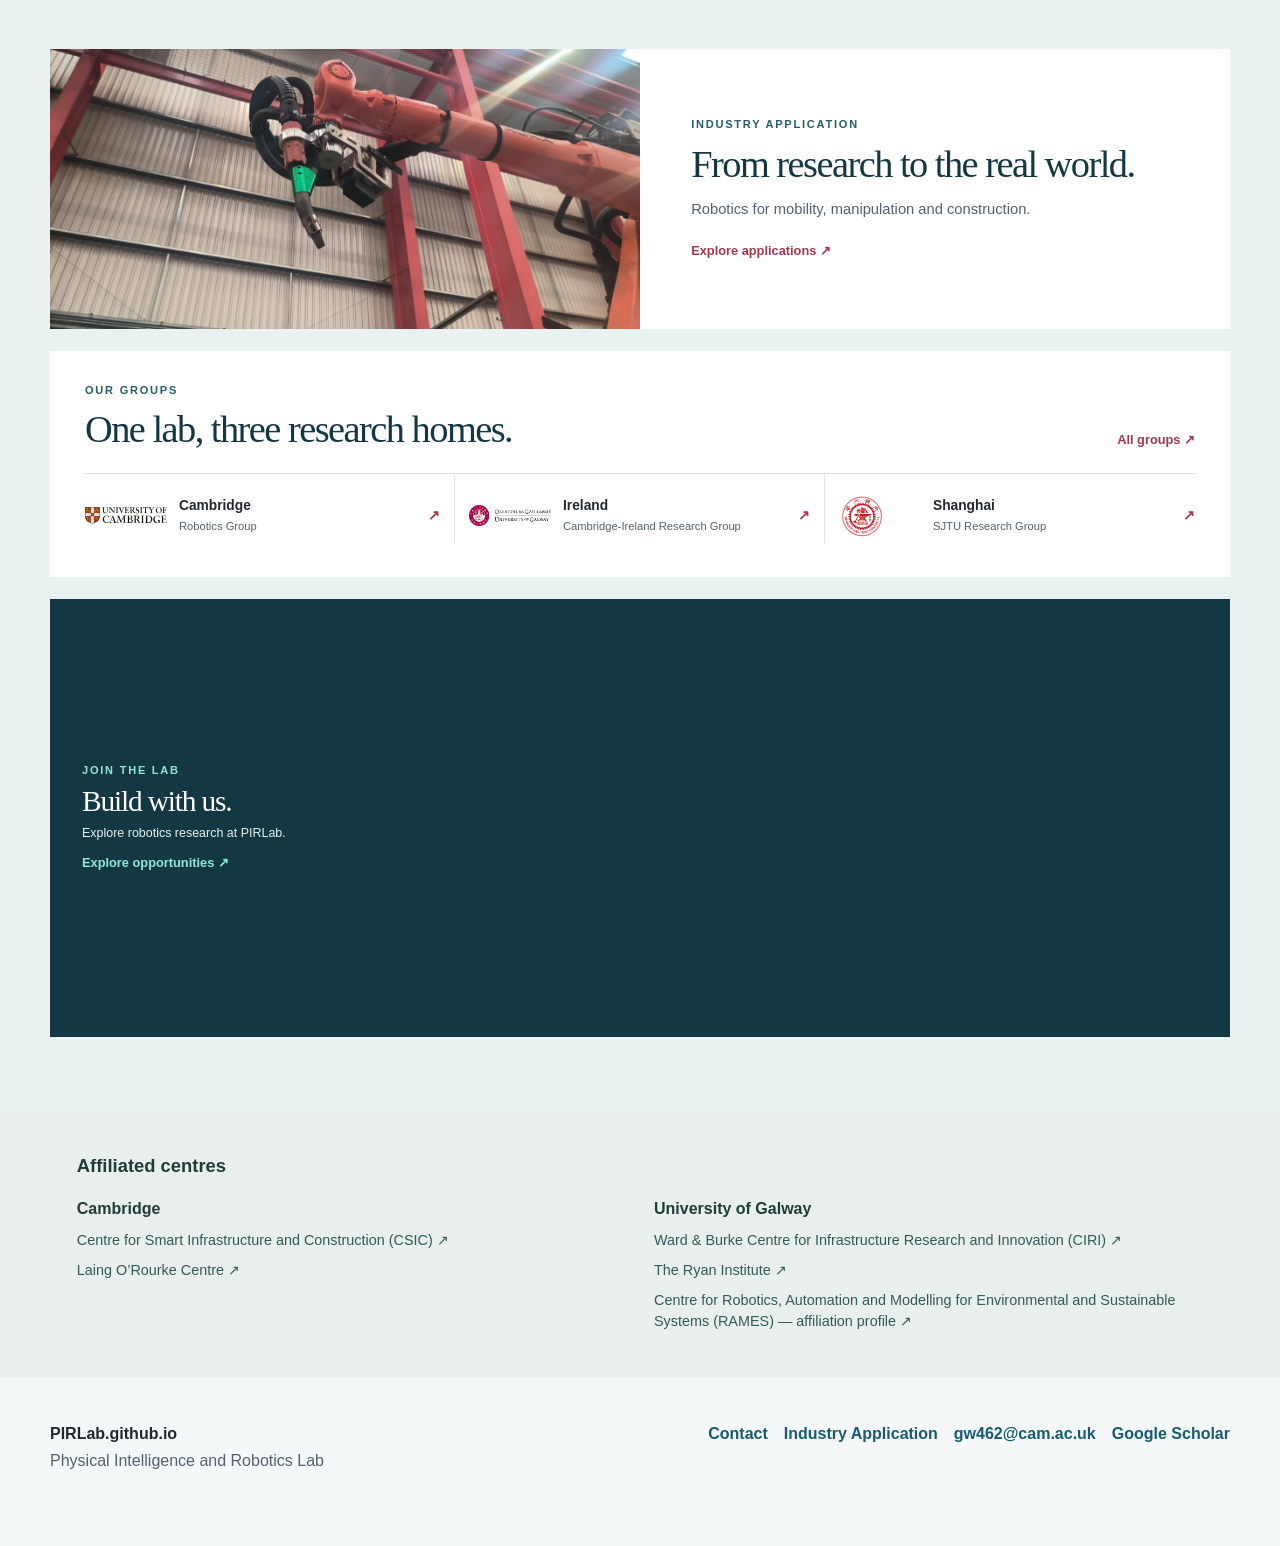
==== commit 790e4beb: "Create unified team directory" ====
--- a/index.html
+++ b/index.html
@@ -36,6 +36,7 @@
         <summary>Groups</summary>
         <div class="nav-menu">
           <a href="groups/index.html">Overview</a>
+          <a href="groups/index.html#people">Our People</a>
           <a href="cambridge/index.html">Cambridge Robotics Group</a>
           <a href="ireland/index.html">Cambridge-Ireland Research Group</a>
           <a href="sjtu/index.html">SJTU Research Group</a>
--- a/site.css
+++ b/site.css
@@ -1309,3 +1309,38 @@
 
 /* Keep complete robot demonstrations visible within project cards. */
 .selected-work-card video { object-fit: contain; background: #1e292b; }
+
+/* Shared people directory */
+.team-section { border-top: 1px solid var(--line); }
+.team-section-heading { display: flex; align-items: end; justify-content: space-between; gap: 32px; margin-bottom: 26px; }
+.team-section-heading h2 { margin: 0; }
+.team-section-heading > p { max-width: 380px; margin: 0; color: var(--muted); line-height: 1.55; }
+.team-legend { display: flex; align-items: center; flex-wrap: wrap; gap: 8px; margin: 0 0 36px; color: var(--muted); font-size: .85rem; }
+.team-legend > span:last-child { margin-left: 5px; }
+.team-subheading { display: flex; align-items: baseline; justify-content: space-between; gap: 12px; padding: 22px 0 16px; border-top: 1px solid var(--line); }
+.team-subheading h3 { margin: 0; color: var(--ink); font-size: 1.35rem; }
+.team-subheading > span { color: var(--muted); font-size: .9rem; }
+.team-grid { display: grid; grid-template-columns: repeat(4, minmax(0, 1fr)); gap: 22px; margin-bottom: 44px; }
+.team-lead-grid { display: block; }
+.team-lead-grid .team-person { display: grid; grid-template-columns: minmax(230px, 38%) 1fr; max-width: 760px; }
+.team-lead-grid .team-portrait { height: 100%; min-height: 230px; }
+.team-person { min-width: 0; overflow: hidden; border: 1px solid var(--line); border-radius: 8px; background: #fff; }
+.team-portrait { position: relative; aspect-ratio: 4 / 3; overflow: hidden; background: #e3eceb; }
+.team-portrait img { display: block; width: 100%; height: 100%; object-fit: cover; object-position: center 25%; }
+.team-badges { position: absolute; inset: 12px 12px auto; display: flex; flex-wrap: wrap; gap: 5px; }
+.team-badge { display: inline-block; padding: 5px 8px; border-radius: 3px; color: #fff; font-size: .72rem; font-weight: 700; line-height: 1.15; }
+.team-badge-cambridge { background: #175a71; }
+.team-badge-ireland { background: #436c59; }
+.team-badge-sjtu { background: #963c4c; }
+.team-person-copy { padding: 18px; }
+.team-person-copy h3 { margin: 6px 0 9px; font-size: 1.12rem; line-height: 1.25; }
+.team-person-copy p { margin: 0; color: var(--muted); font-size: .9rem; line-height: 1.55; }
+.team-person-copy .team-role { color: #175a71; font-size: .78rem; font-weight: 700; text-transform: uppercase; letter-spacing: .04em; }
+.team-directory-link { display: flex; align-items: center; justify-content: space-between; gap: 24px; padding: 25px 0; border-bottom: 1px solid var(--line); }
+.team-directory-link h2 { margin: 4px 0; }
+.team-directory-link p { margin: 0; }
+.team-directory-link a { flex: none; padding: 12px 18px; color: white; background: #175a71; border-radius: 4px; font-weight: 700; }
+@media (max-width: 1000px) { .team-grid { grid-template-columns: repeat(3, minmax(0, 1fr)); } }
+@media (max-width: 700px) { .team-section-heading, .team-directory-link { align-items: flex-start; flex-direction: column; } .team-grid { grid-template-columns: repeat(2, minmax(0, 1fr)); gap: 14px; } .team-person-copy { padding: 14px; } }
+@media (max-width: 520px) { .team-lead-grid .team-person { grid-template-columns: 1fr; } .team-lead-grid .team-portrait { height: auto; } }
+@media (max-width: 390px) { .team-grid { grid-template-columns: 1fr; } }
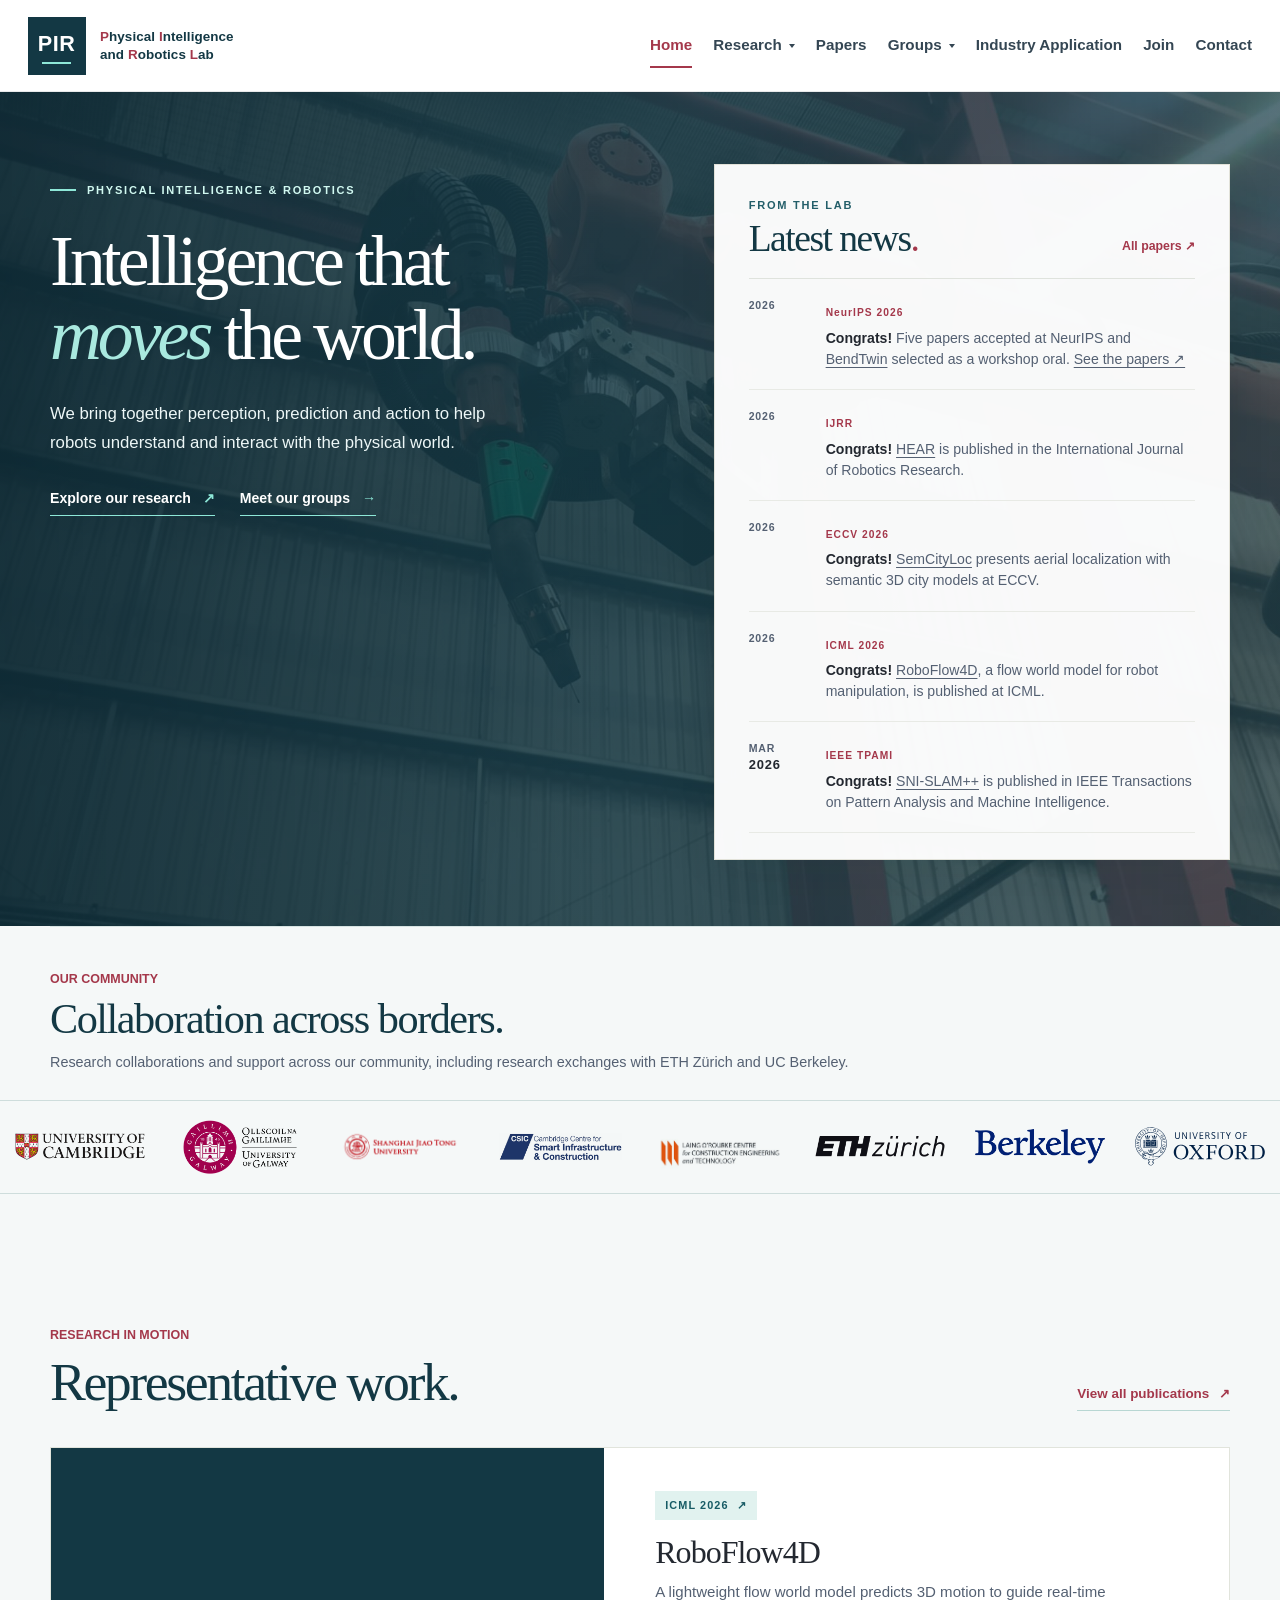
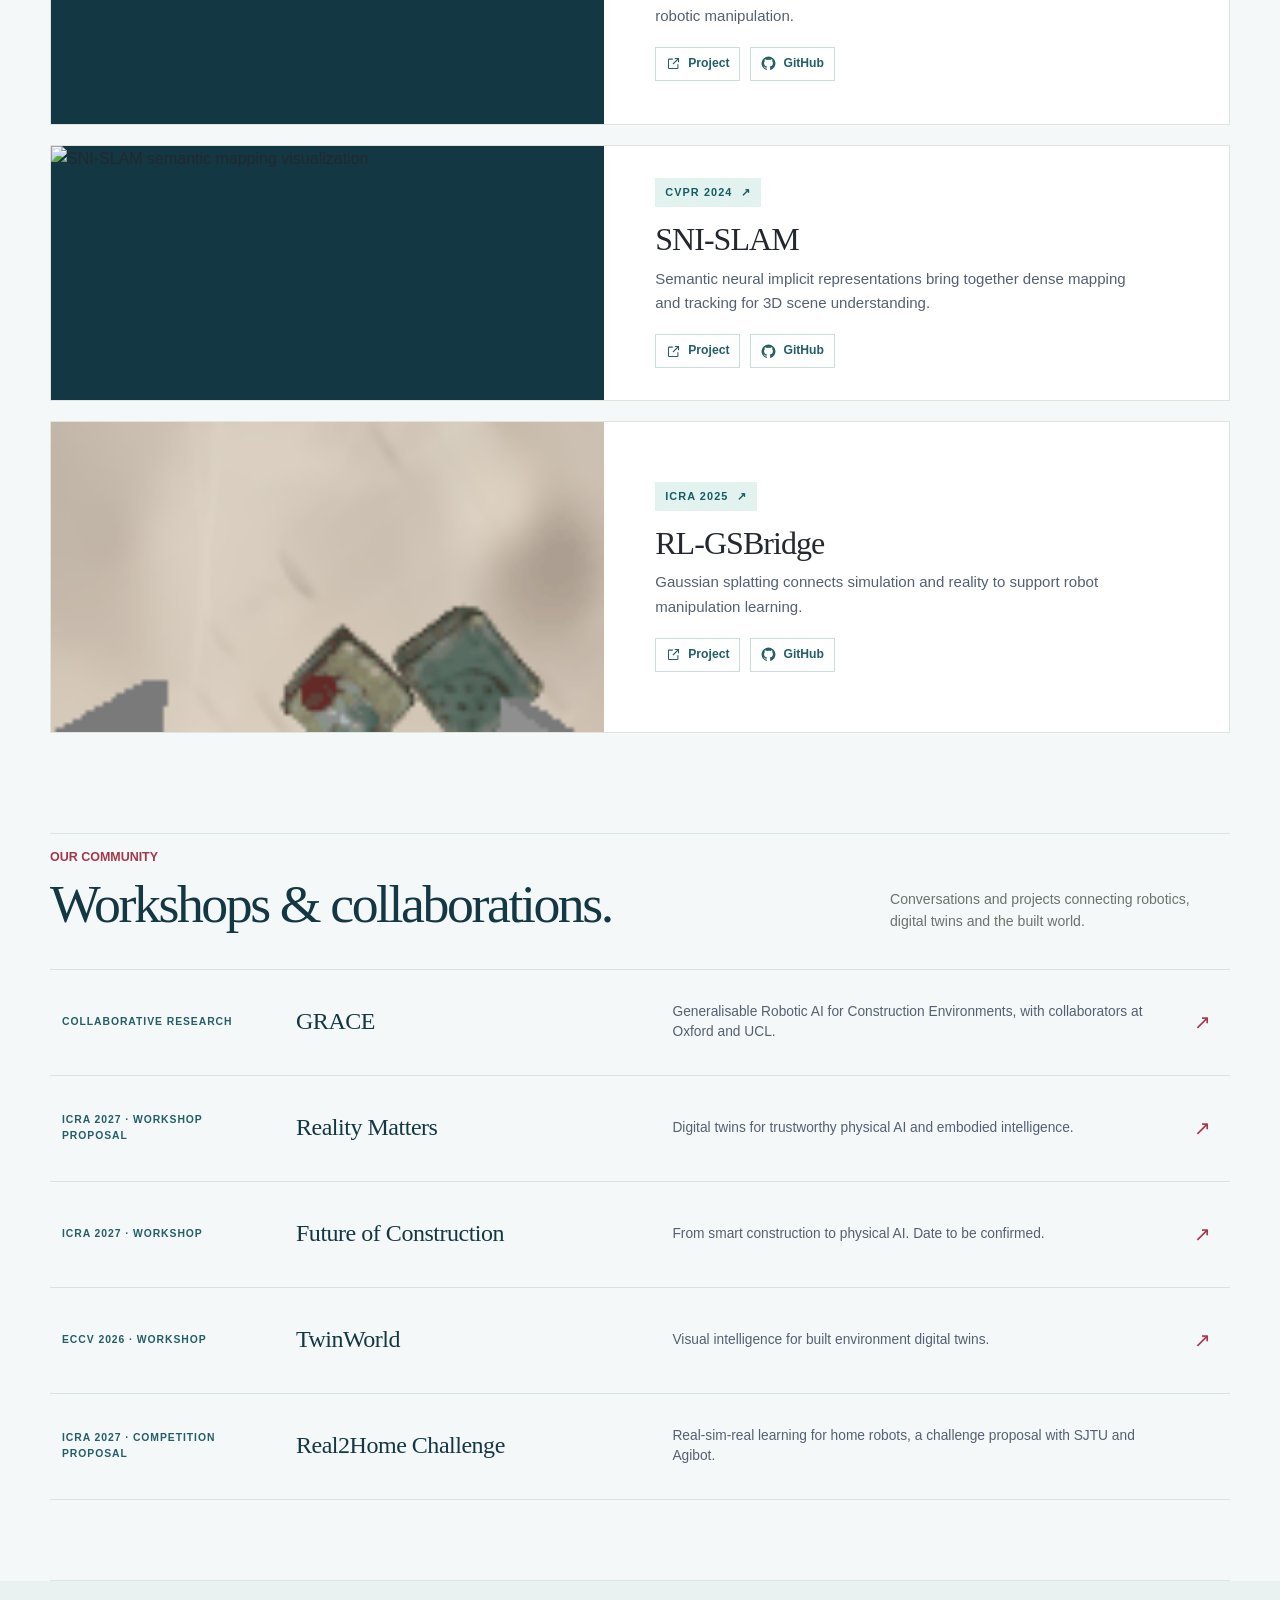
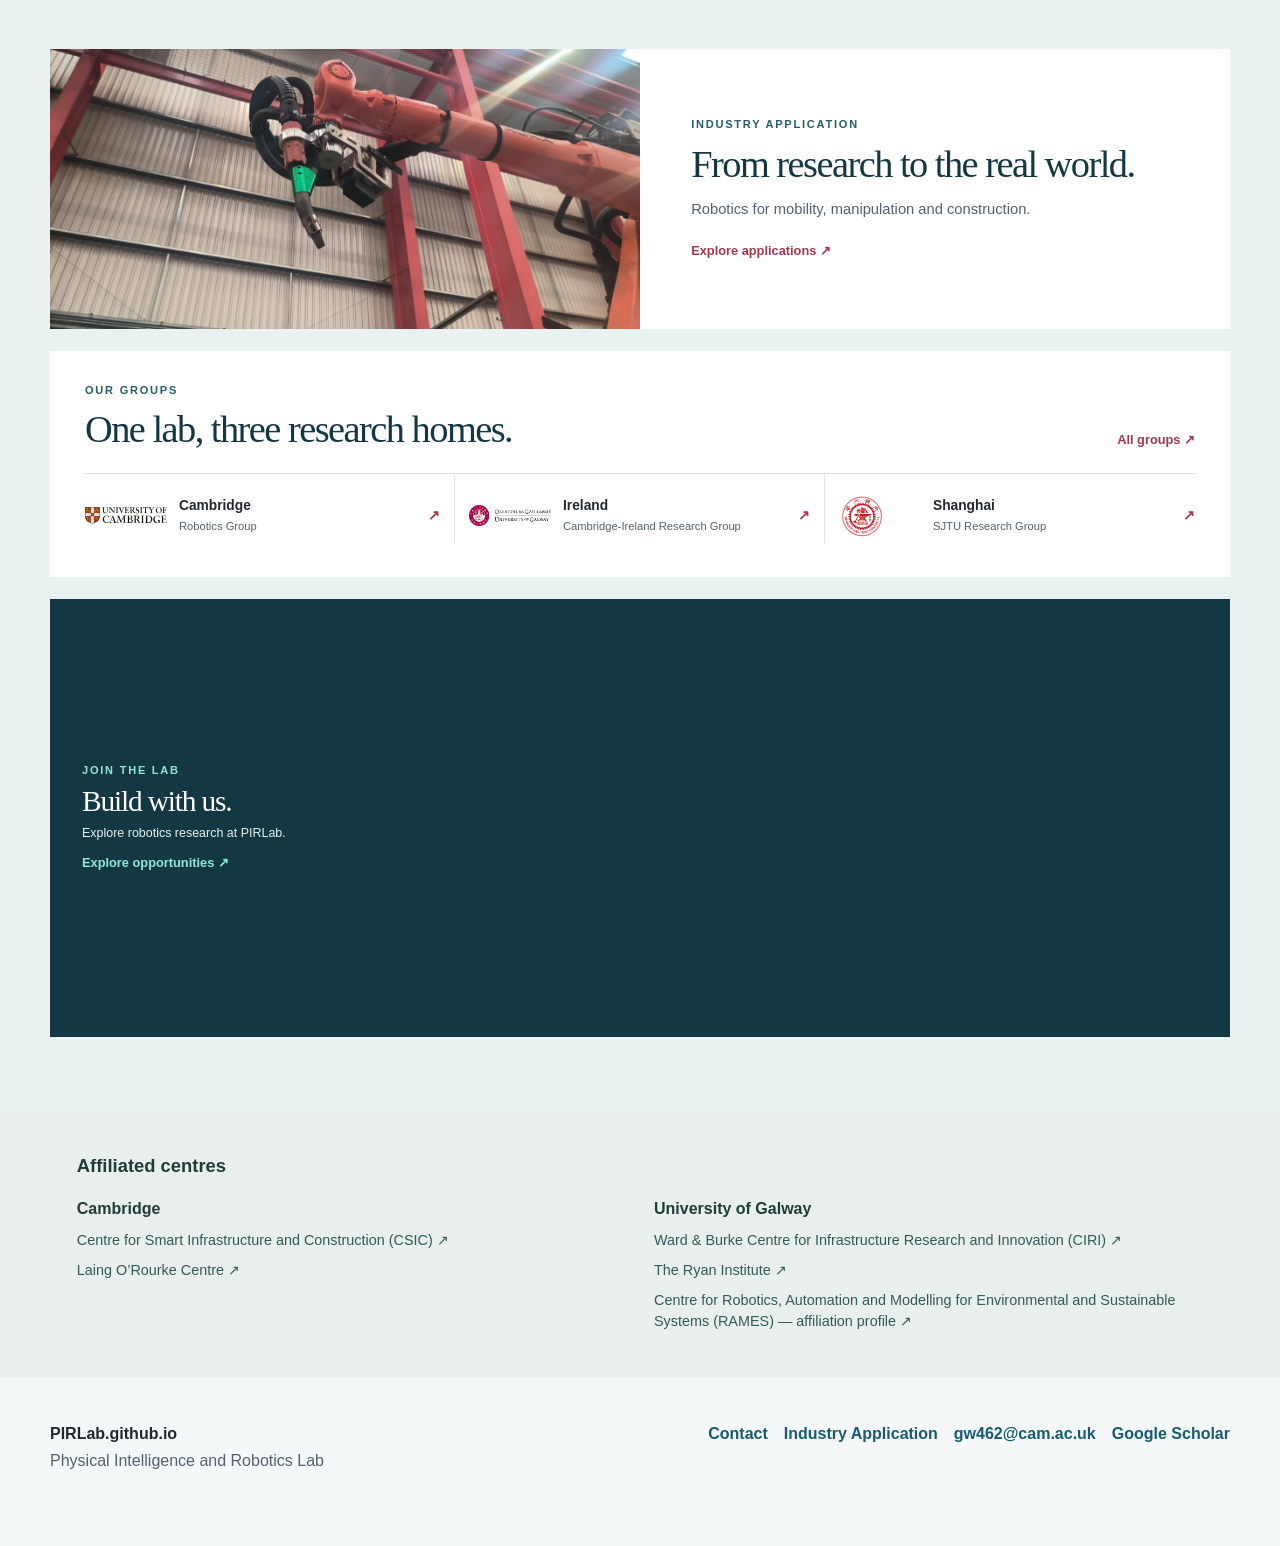
==== commit e71d57a6: "Simplify groups navigation menu" ====
--- a/index.html
+++ b/index.html
@@ -37,9 +37,6 @@
         <div class="nav-menu">
           <a href="groups/index.html">Overview</a>
           <a href="groups/index.html#people">Our People</a>
-          <a href="cambridge/index.html">Cambridge Robotics Group</a>
-          <a href="ireland/index.html">Cambridge-Ireland Research Group</a>
-          <a href="sjtu/index.html">SJTU Research Group</a>
         </div>
       </details>
       <a href="industry/index.html">Industry Application</a>
--- a/site.css
+++ b/site.css
@@ -1340,7 +1340,15 @@
 .team-directory-link h2 { margin: 4px 0; }
 .team-directory-link p { margin: 0; }
 .team-directory-link a { flex: none; padding: 12px 18px; color: white; background: #175a71; border-radius: 4px; font-weight: 700; }
+.visitors-grid { display: grid; grid-template-columns: repeat(3, minmax(0, 1fr)); gap: 16px; }
+.visitor-card { padding: 20px 20px 18px; border-left: 4px solid #183d4c; border-radius: 7px; background: #edf2f2; }
+.visitor-card-header { display: flex; align-items: flex-start; justify-content: space-between; gap: 12px; }
+.visitor-card h4 { margin: 0; color: var(--ink); font-size: 1.08rem; line-height: 1.3; }
+.visitor-badges { display: flex; justify-content: flex-end; flex-wrap: wrap; gap: 5px; }
+.visitor-card > p { margin: 14px 0 0; color: var(--muted); font-size: .9rem; line-height: 1.5; }
 @media (max-width: 1000px) { .team-grid { grid-template-columns: repeat(3, minmax(0, 1fr)); } }
+@media (max-width: 1000px) { .visitors-grid { grid-template-columns: repeat(2, minmax(0, 1fr)); } }
 @media (max-width: 700px) { .team-section-heading, .team-directory-link { align-items: flex-start; flex-direction: column; } .team-grid { grid-template-columns: repeat(2, minmax(0, 1fr)); gap: 14px; } .team-person-copy { padding: 14px; } }
 @media (max-width: 520px) { .team-lead-grid .team-person { grid-template-columns: 1fr; } .team-lead-grid .team-portrait { height: auto; } }
+@media (max-width: 520px) { .visitors-grid { grid-template-columns: 1fr; } }
 @media (max-width: 390px) { .team-grid { grid-template-columns: 1fr; } }
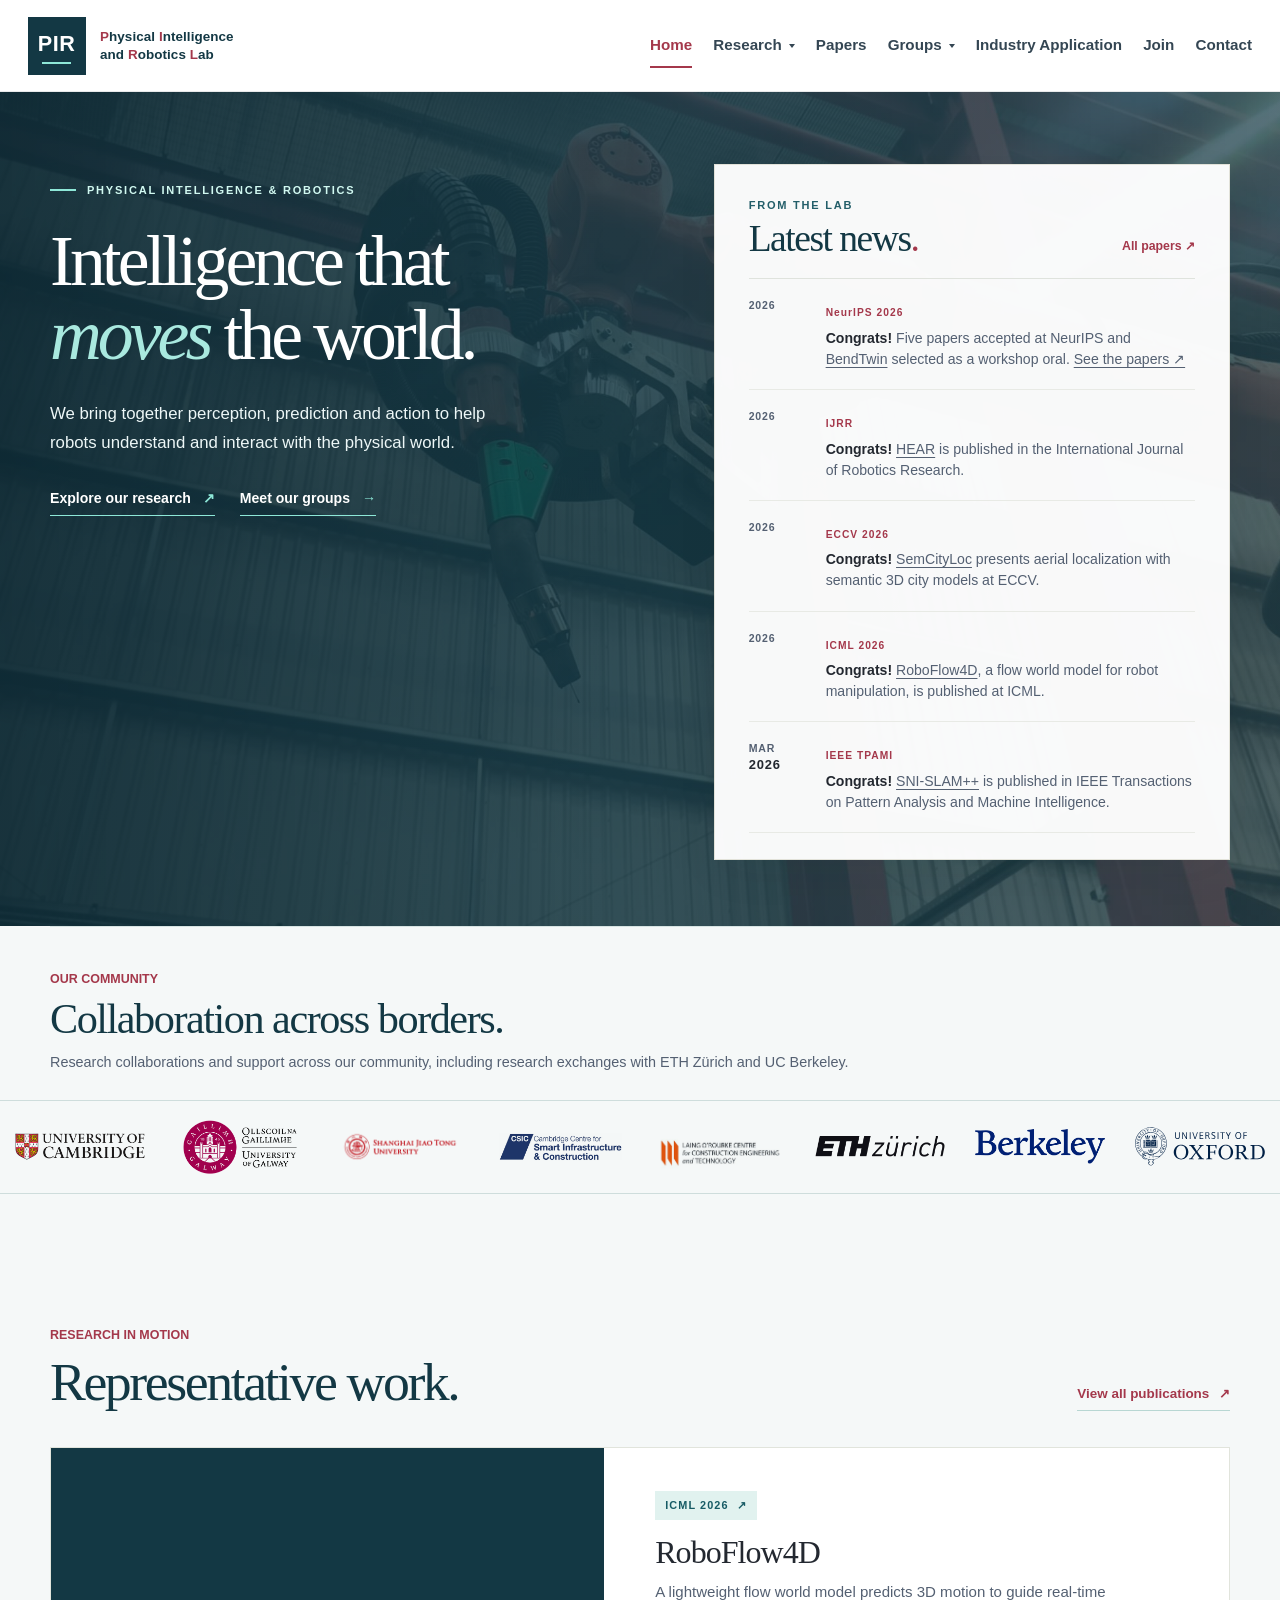
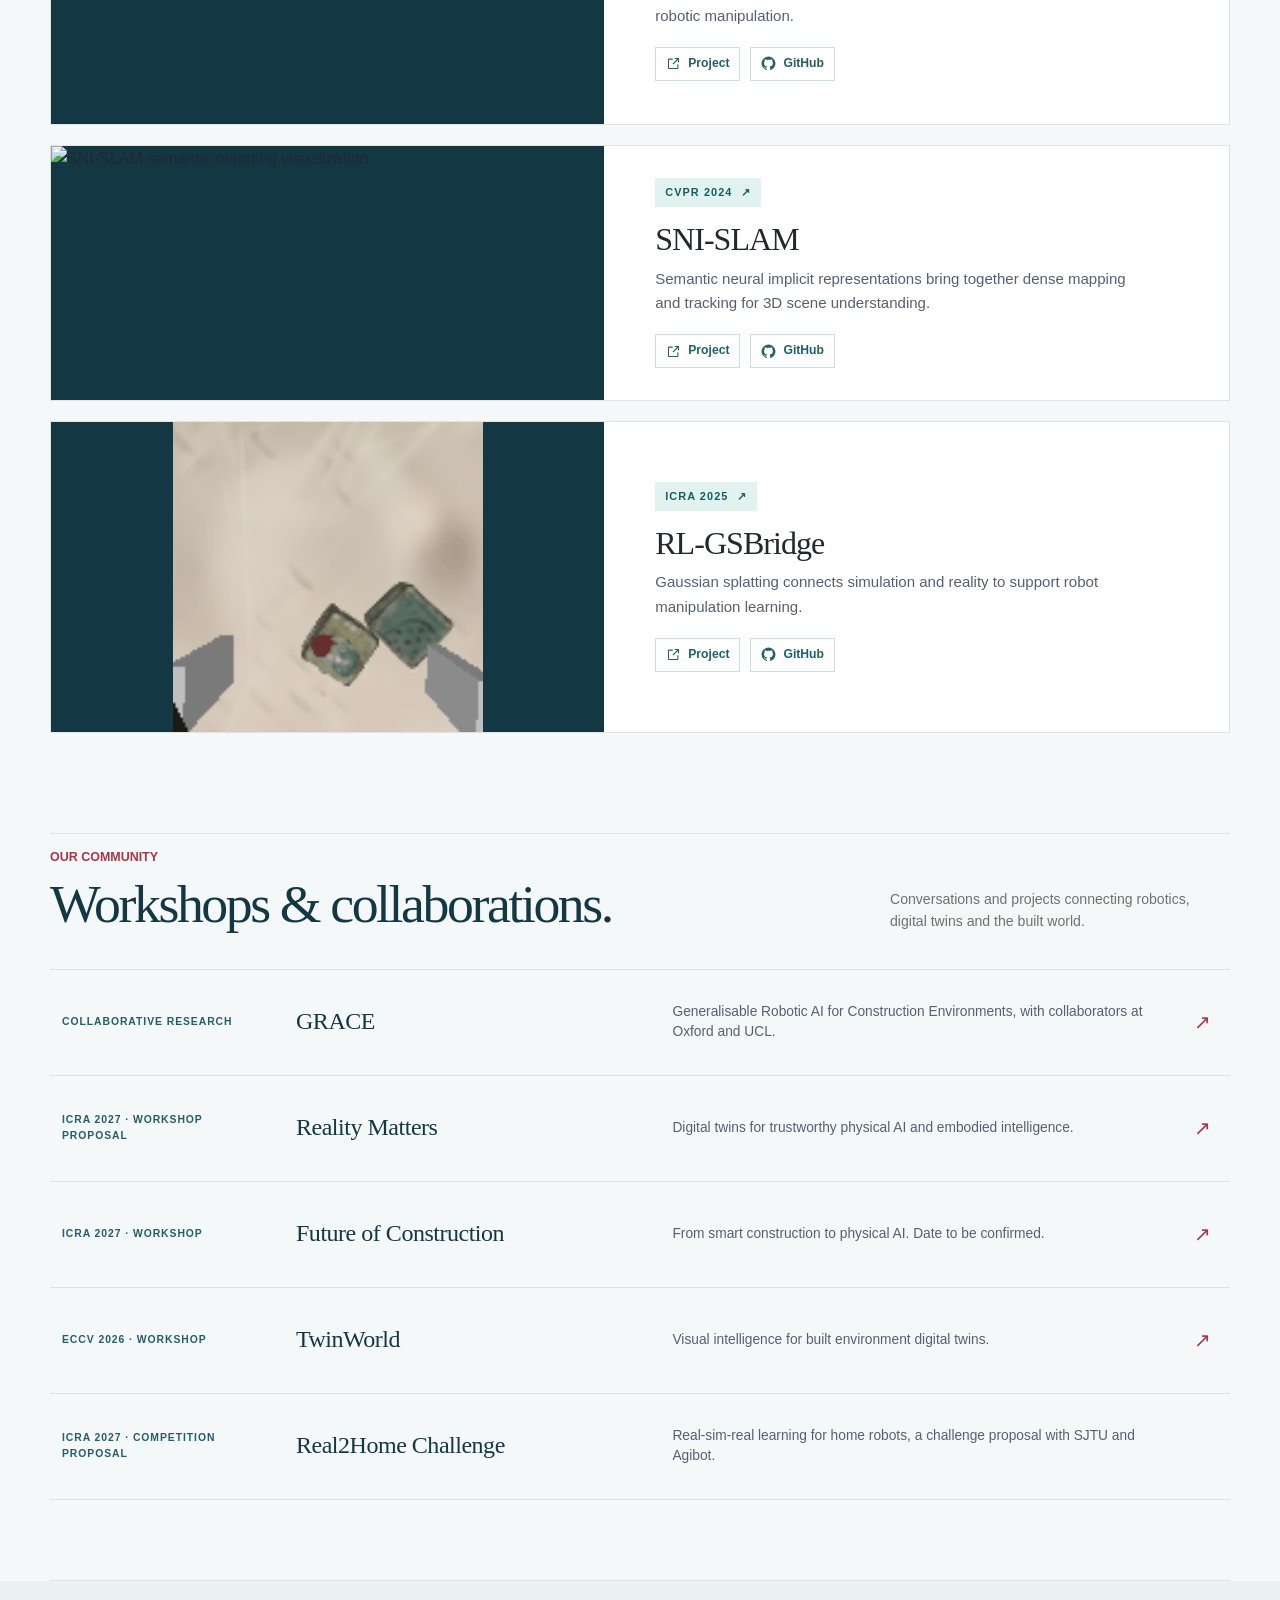
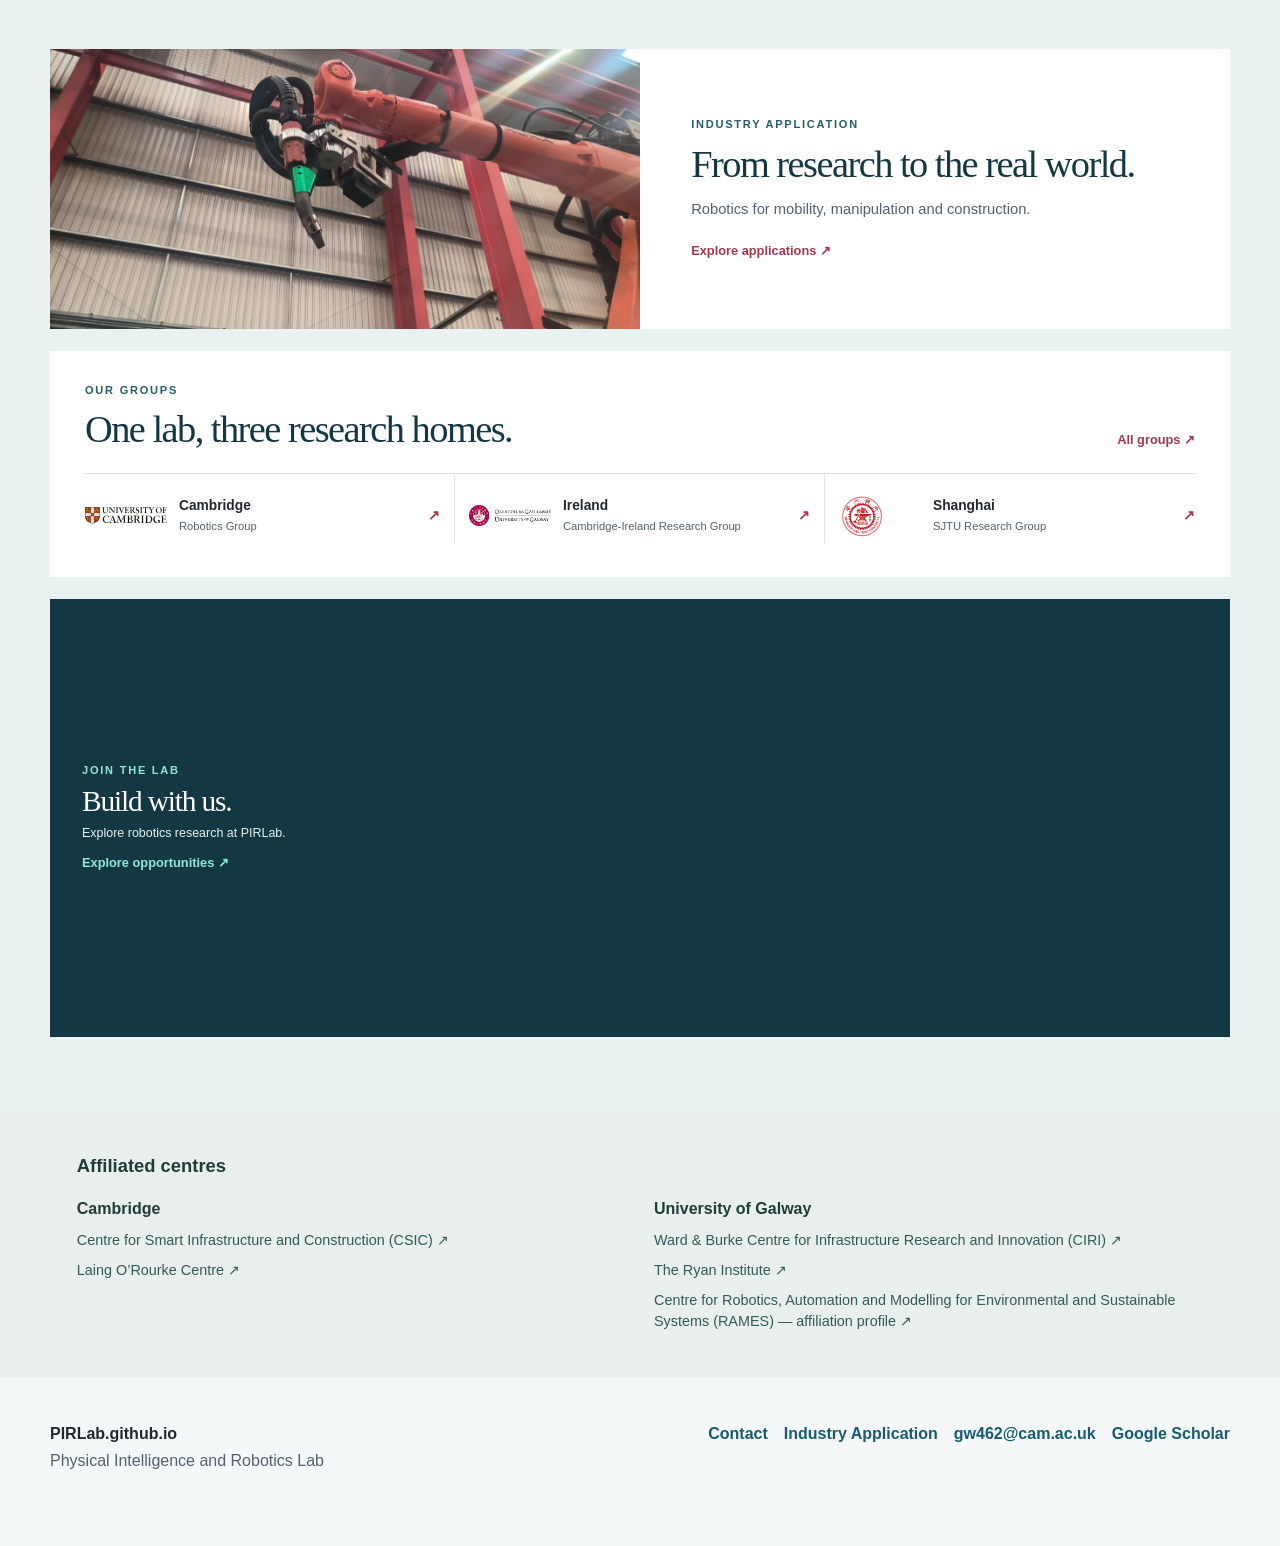
==== commit 3fa2cafa: "Refresh research, joining and publication pages" ====
--- a/index.html
+++ b/index.html
@@ -11,7 +11,7 @@
   <meta property="og:image" content="imgs/I2Pnet.gif">
   <link rel="icon" type="image/jpg" href="imgs/UOC_icon.jpg">
   <link rel="stylesheet" href="site.css?v=navigation-size-20261105">
-  <link rel="stylesheet" href="home.css?v=navigation-size-20261105">
+  <link rel="stylesheet" href="home.css?v=work-media-20261125">
   <script src="nav.js" defer></script>
 </head>
 <body class="home-page">
--- a/site.css
+++ b/site.css
@@ -1300,6 +1300,7 @@
 .facilities-grid { display: grid; grid-template-columns: repeat(3, minmax(0, 1fr)); gap: 24px 18px; }
 .facilities-grid figure { margin: 0; }
 .facilities-grid img { display: block; width: 100%; height: 260px; object-fit: cover; border-radius: 8px; }
+.facilities-grid img.facility-image-contained { object-fit: contain; background: #e5ecea; }
 .facilities-grid figcaption { padding-top: 11px; color: #53635f; font-size: .9rem; }
 .facilities-note { margin: 22px 0 0; color: #66746f; font-size: .84rem; line-height: 1.5; }
 @media (max-width: 940px) { .facilities-grid { grid-template-columns: repeat(2, minmax(0, 1fr)); } }
@@ -1341,11 +1342,12 @@
 .team-directory-link p { margin: 0; }
 .team-directory-link a { flex: none; padding: 12px 18px; color: white; background: #175a71; border-radius: 4px; font-weight: 700; }
 .visitors-grid { display: grid; grid-template-columns: repeat(3, minmax(0, 1fr)); gap: 16px; }
-.visitor-card { padding: 20px 20px 18px; border-left: 4px solid #183d4c; border-radius: 7px; background: #edf2f2; }
-.visitor-card-header { display: flex; align-items: flex-start; justify-content: space-between; gap: 12px; }
+.visitor-card { display: grid; grid-template-columns: 72px minmax(0, 1fr); align-items: start; gap: 15px; padding: 20px 18px; border-left: 4px solid #183d4c; border-radius: 7px; background: #edf2f2; }
+.visitor-photo { display: block; width: 72px; height: 86px; object-fit: cover; object-position: center 25%; border-radius: 4px; background: #d9e5e3; }
+.visitor-card-header { display: flex; align-items: flex-start; flex-wrap: wrap; gap: 8px 12px; }
 .visitor-card h4 { margin: 0; color: var(--ink); font-size: 1.08rem; line-height: 1.3; }
-.visitor-badges { display: flex; justify-content: flex-end; flex-wrap: wrap; gap: 5px; }
-.visitor-card > p { margin: 14px 0 0; color: var(--muted); font-size: .9rem; line-height: 1.5; }
+.visitor-badges { display: flex; flex-wrap: wrap; gap: 5px; }
+.visitor-copy > p { margin: 11px 0 0; color: var(--muted); font-size: .9rem; line-height: 1.5; }
 @media (max-width: 1000px) { .team-grid { grid-template-columns: repeat(3, minmax(0, 1fr)); } }
 @media (max-width: 1000px) { .visitors-grid { grid-template-columns: repeat(2, minmax(0, 1fr)); } }
 @media (max-width: 700px) { .team-section-heading, .team-directory-link { align-items: flex-start; flex-direction: column; } .team-grid { grid-template-columns: repeat(2, minmax(0, 1fr)); gap: 14px; } .team-person-copy { padding: 14px; } }
--- a/home.css
+++ b/home.css
@@ -47,6 +47,7 @@
 .featured-paper { display: grid; grid-template-columns: minmax(0, 1fr) minmax(0, 1.13fr); min-height: 250px; background: #fff; border: 1px solid #e1e4dc; }
 .featured-media { overflow: hidden; background: #1e2725; }
 .featured-media img, .featured-media video { display: block; width: 100%; height: 100%; min-height: 250px; max-height: 310px; object-fit: cover; }
+.featured-media img[src$="GSRL.gif"] { object-fit: contain; }
 .featured-copy { padding: 32px clamp(28px, 4vw, 56px); display: flex; flex-direction: column; justify-content: center; align-items: flex-start; }
 .featured-venue { display: inline-block; padding: 6px 10px; background: #f5eae6; color: #954d3e; font-size: .68rem; font-weight: 800; letter-spacing: .1em; }
 .featured-venue span { padding-left: 4px; }
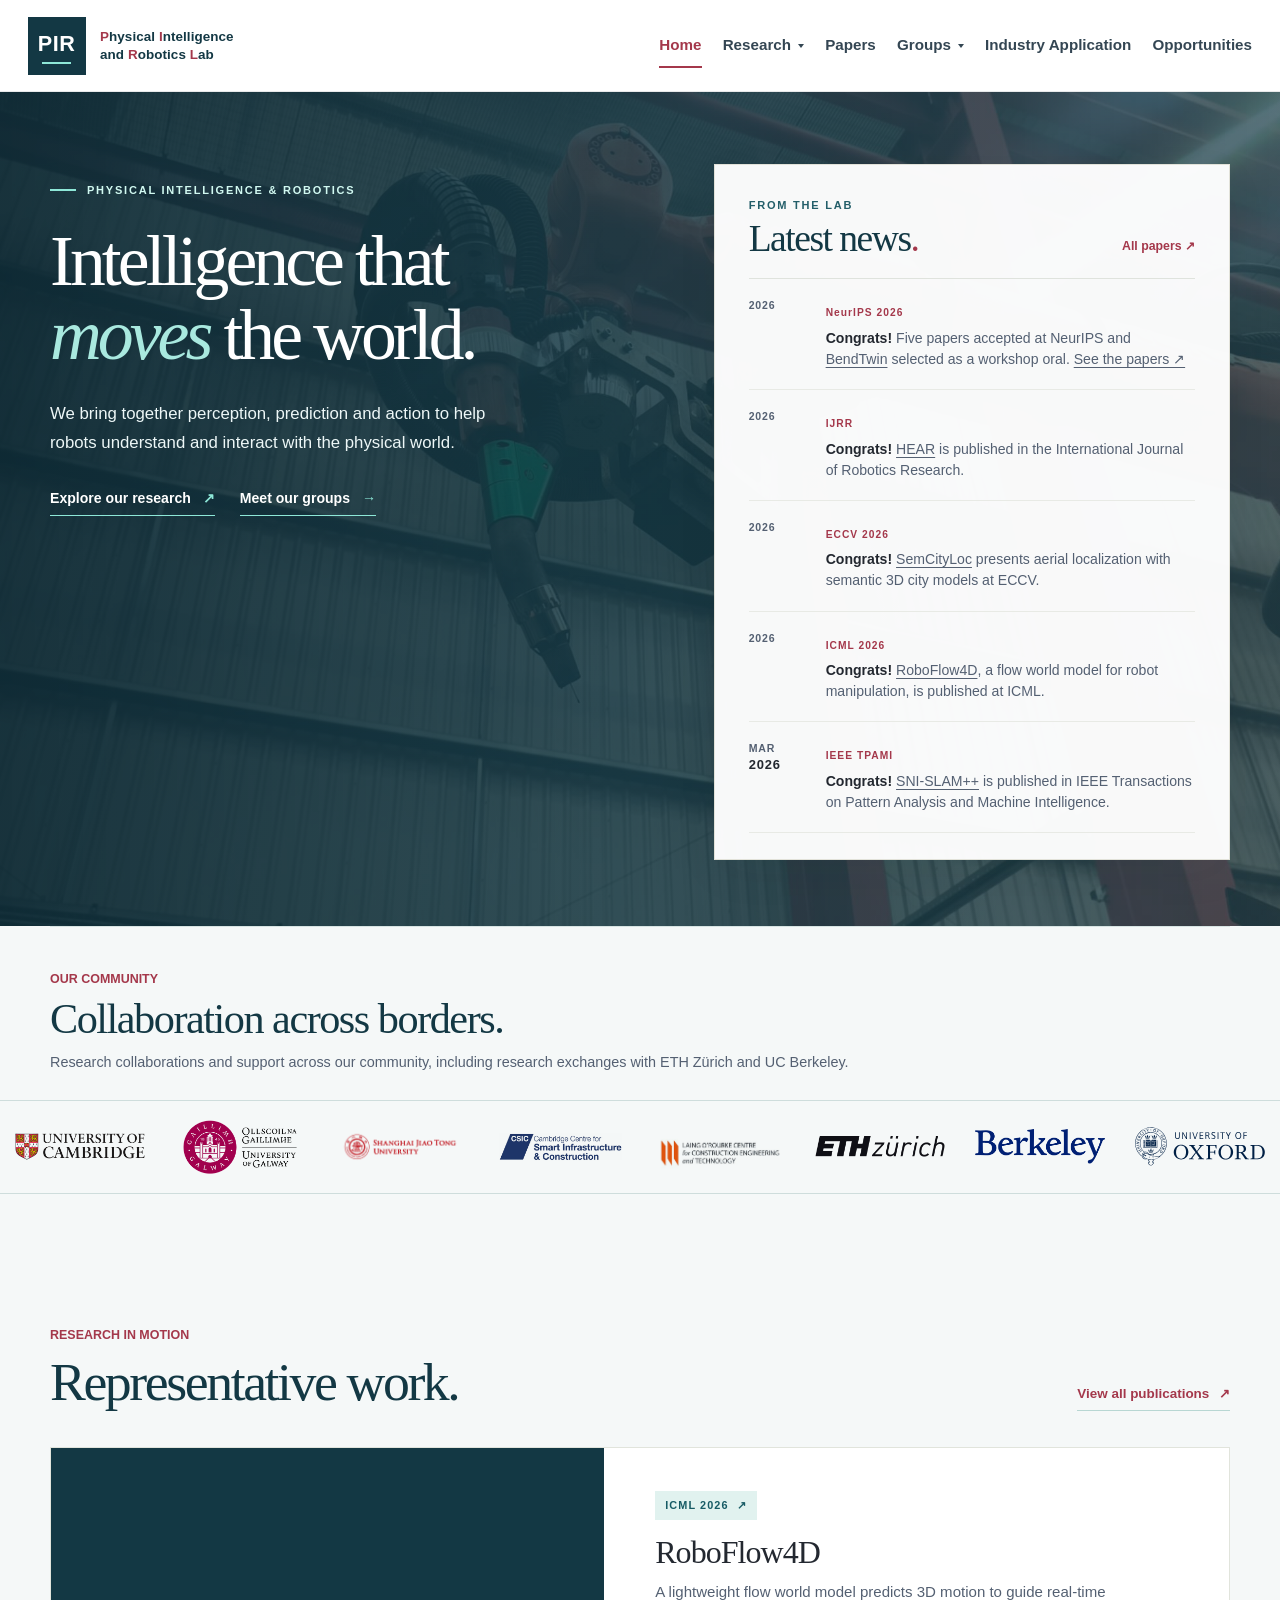
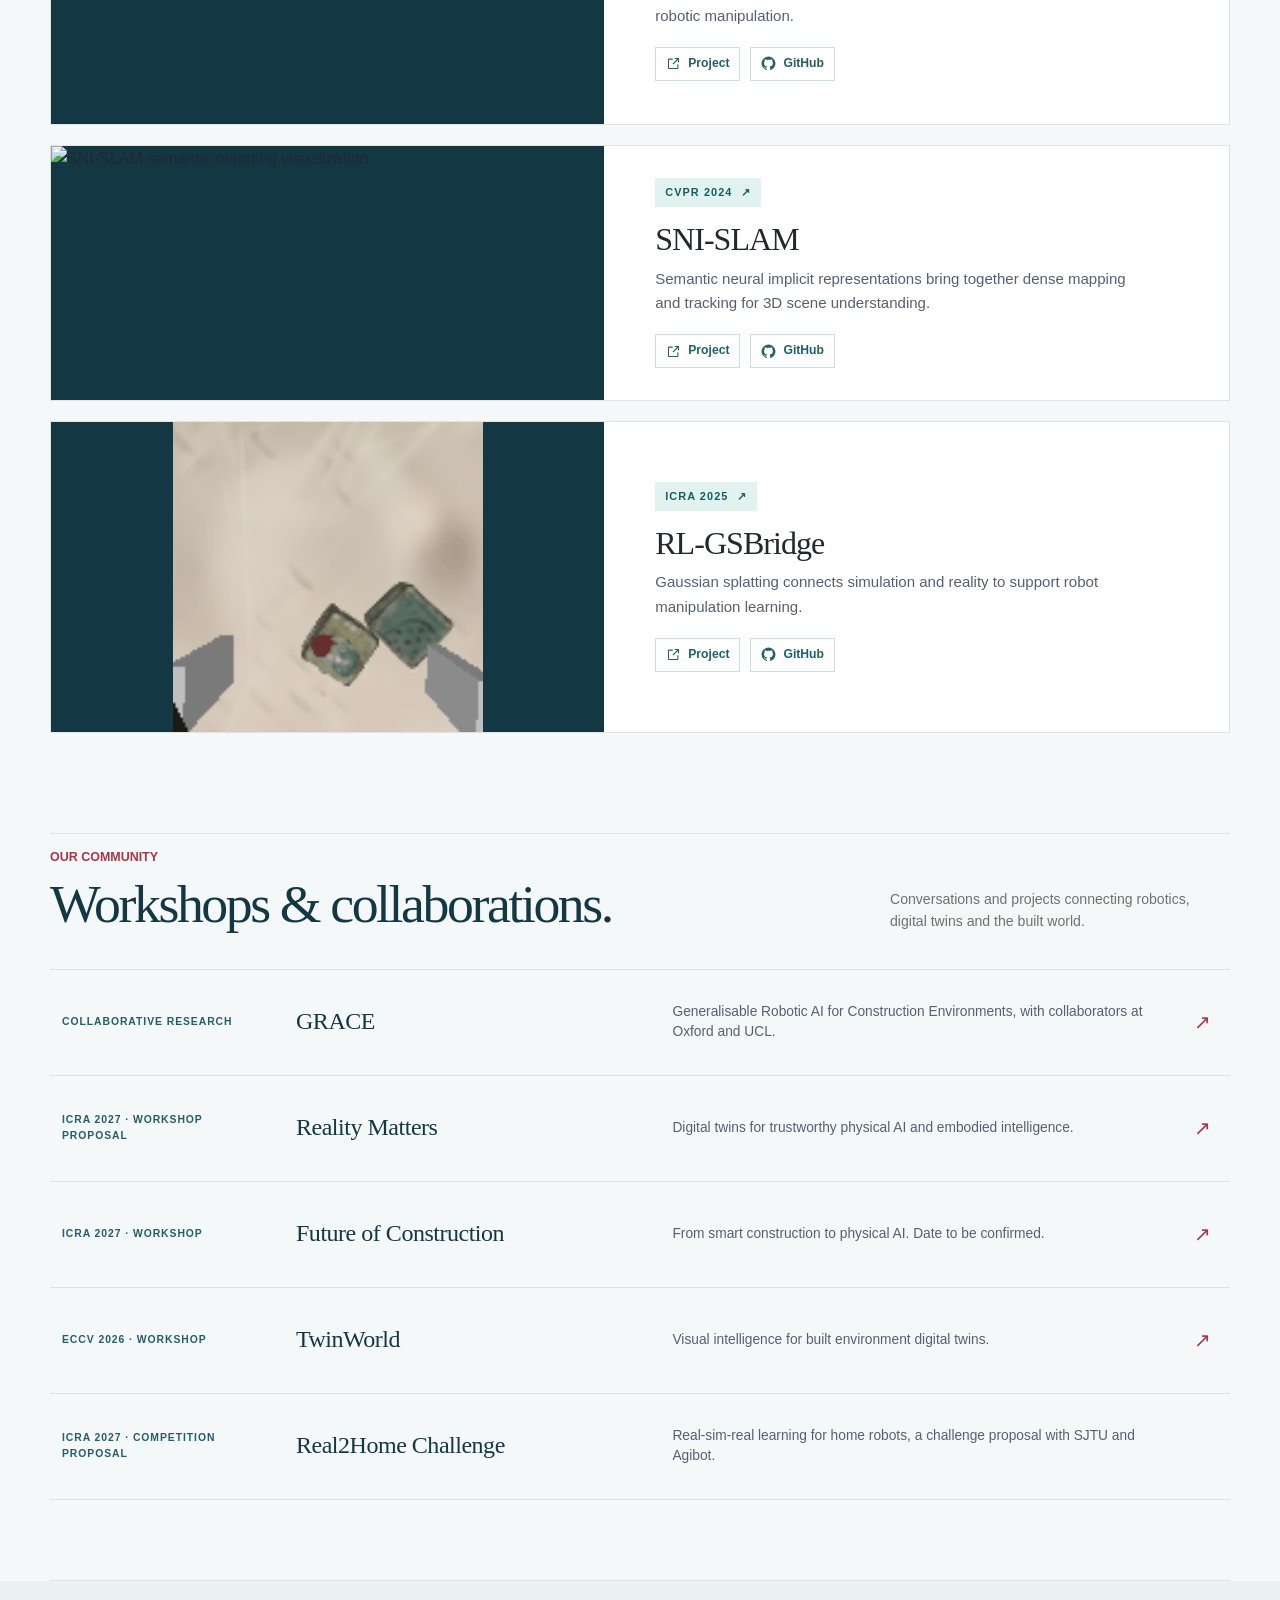
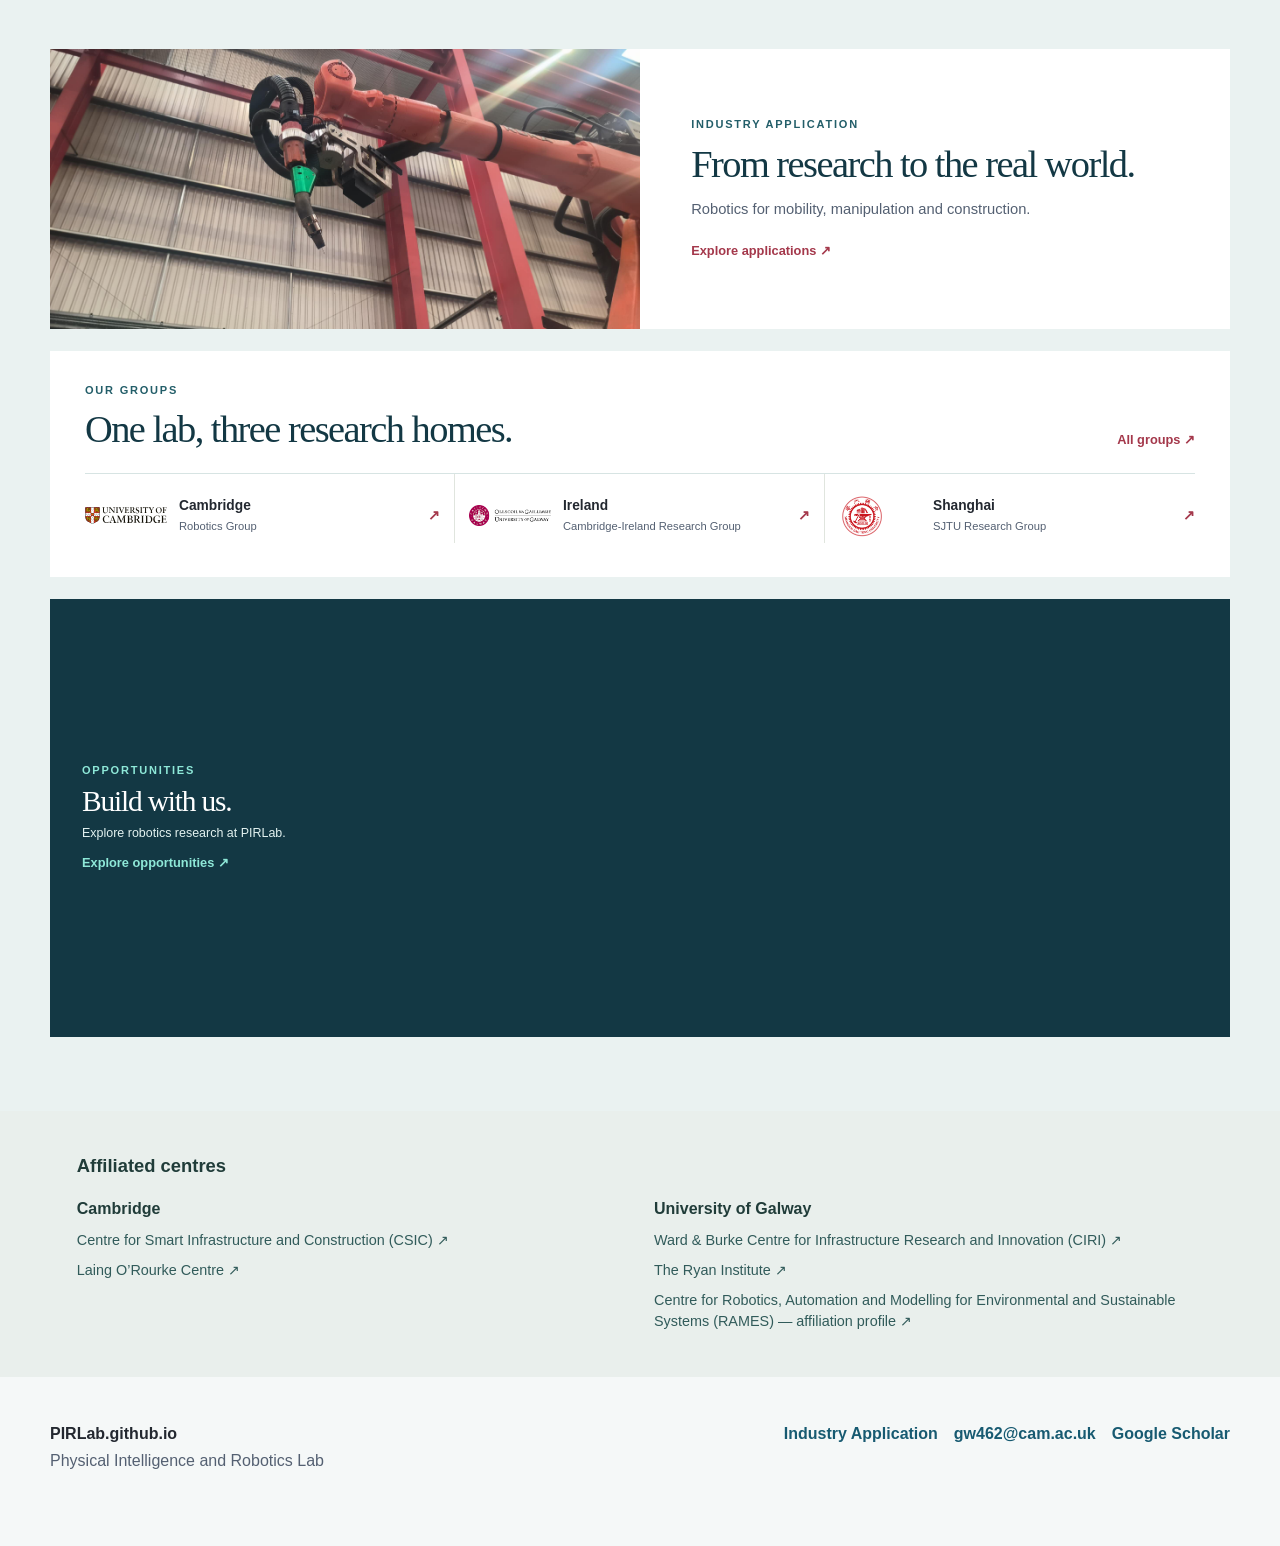
==== commit 185ffd78: "Rename join navigation and remove contact link" ====
--- a/index.html
+++ b/index.html
@@ -40,8 +40,7 @@
         </div>
       </details>
       <a href="industry/index.html">Industry Application</a>
-      <a href="join/index.html">Join</a>
-      <a href="contact/index.html">Contact</a>
+      <a href="join/index.html">Opportunities</a>
     </nav>
   </header>
 
@@ -202,7 +201,7 @@
           </div>
         </section>
         <article class="explore-join">
-          <div class="explore-join-copy"><p class="home-label">JOIN THE LAB</p><h2>Build with us.</h2><p>Explore robotics research at PIRLab.</p><a href="join/index.html">Explore opportunities <span aria-hidden="true">↗</span></a></div>
+          <div class="explore-join-copy"><p class="home-label">OPPORTUNITIES</p><h2>Build with us.</h2><p>Explore robotics research at PIRLab.</p><a href="join/index.html">Explore opportunities <span aria-hidden="true">↗</span></a></div>
           <video src="imgs/research-projects/stellar-pick-stick.mp4" autoplay muted loop playsinline preload="metadata" aria-label="Robot arm manipulating an object"></video>
         </article>
       </div>
@@ -217,7 +216,6 @@
       <p>Physical Intelligence and Robotics Lab</p>
     </div>
     <div class="footer-links">
-      <a href="contact/index.html">Contact</a>
       <a href="industry/index.html">Industry Application</a>
       <a href="mailto:gw462@cam.ac.uk">gw462@cam.ac.uk</a>
       <a href="https://scholar.google.com.hk/citations?user=GGHfHSIAAAAJ&hl=en">Google Scholar</a>
